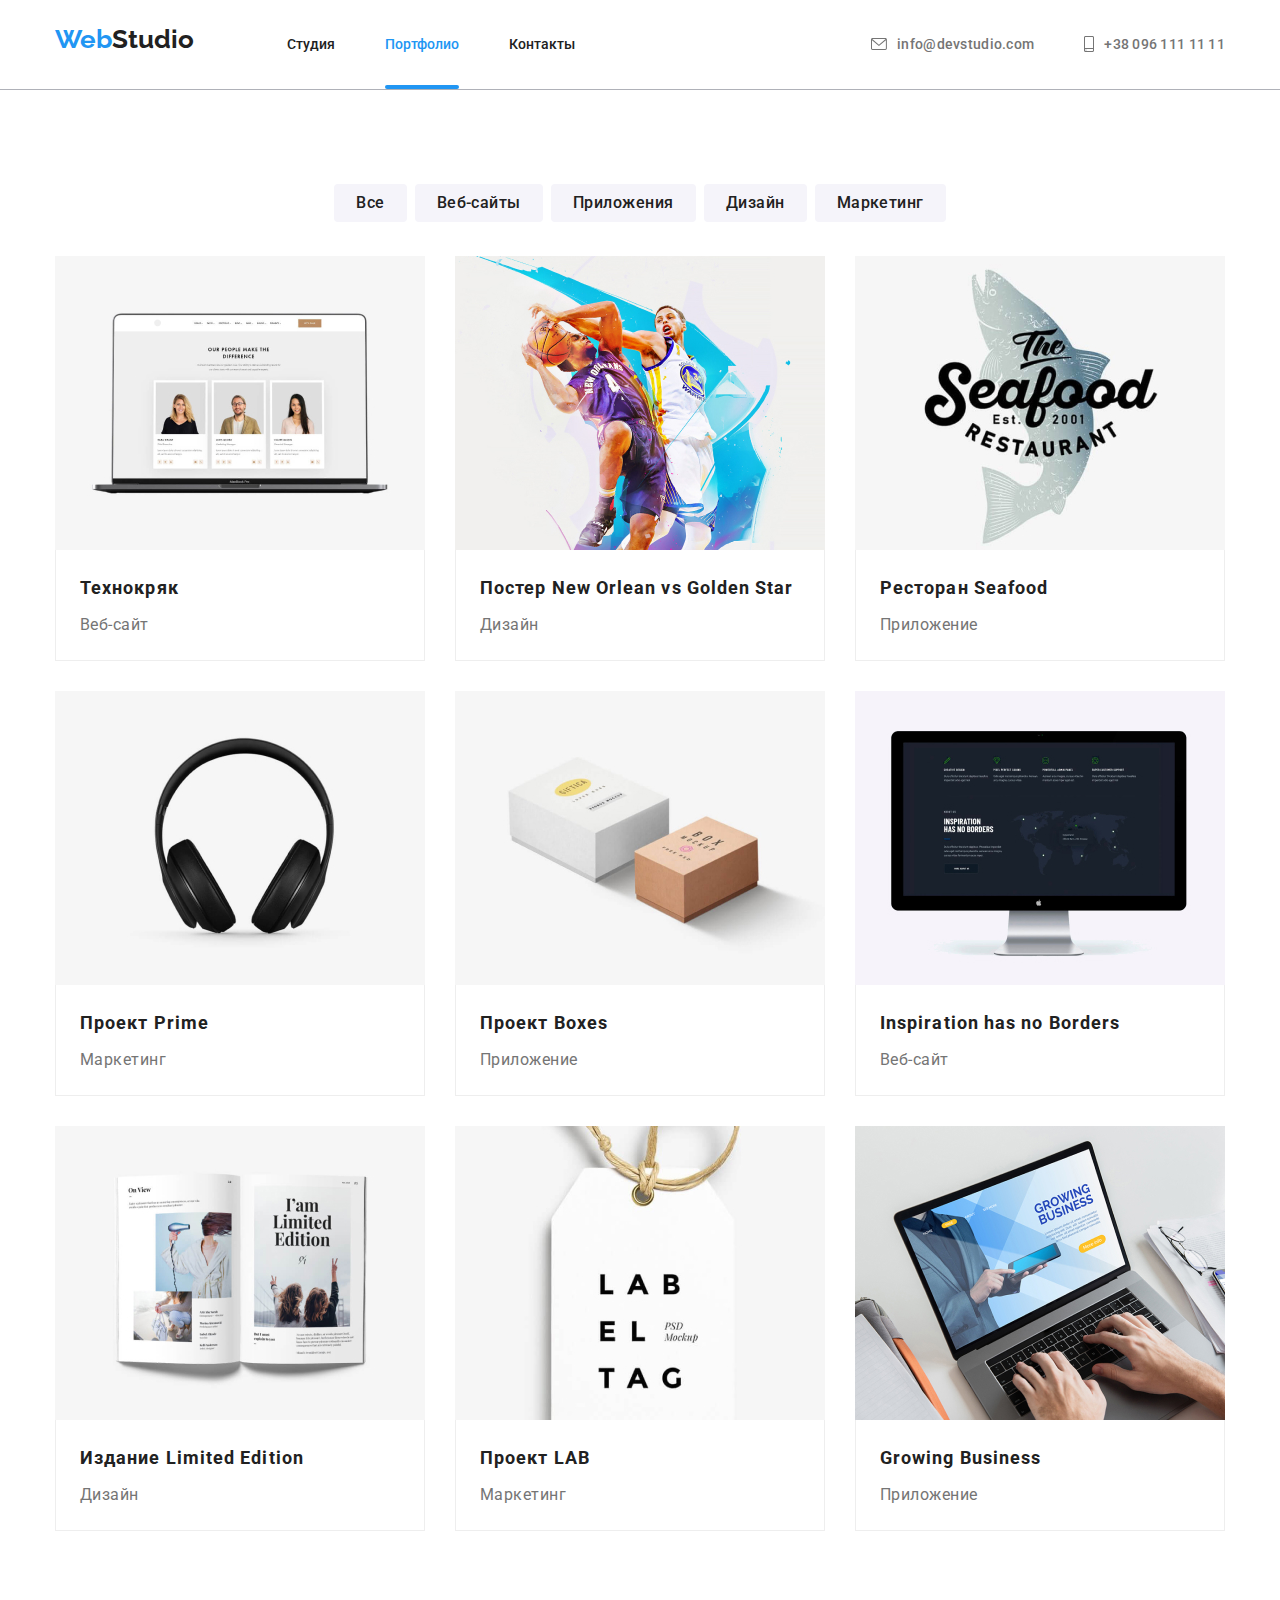
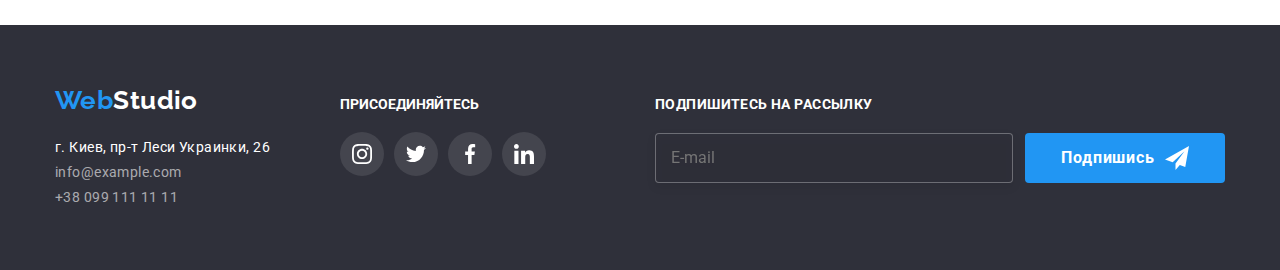
==== portfolio.html @ 1f2e49b5 "dz8" ====
<!DOCTYPE html>
<html lang="ru">
<head>
	<meta charset="UTF-8">
	<meta http-equiv="X-UA-Compatible" content="IE=edge">
	<meta name="viewport" content="width=device-width, initial-scale=1.0">
	<link rel="preconnect" href="https://fonts.gstatic.com">
	<link href="https://fonts.googleapis.com/css2?family=Raleway:wght@700&family=Roboto:wght@400;500;700;900&display=swap"
		rel="stylesheet">
	<link rel="stylesheet" href="https://cdnjs.cloudflare.com/ajax/libs/modern-normalize/1.0.0/modern-normalize.min.css">
	<link rel="stylesheet" href="./css/styles.css">
	<link rel="stylesheet" href="./css/main.min.css">
	<title>Домашнє завдання №2</title>
</head>
<body>
	
	<!--Шапка портфоліо-->
	<header class="header">
		<div class="container header__container">	
			<nav class="nav">	
				<a class="navigation__logo" href="./index.html"> <span class="navigation__web">Web</span>Studio</a>
				<ul class="nav-list">
					<li class="nav-list__item"><a class="nav-list__link--studio" href="./index.html">Студия</a></li>
					<li class="nav-list__item"><a class="nav-list__link--portfolio current" href="">Портфолио</a></li>
					<li class="nav-list__item"><a class="nav-list__link--contact" href="">Контакты</a></li>
				</ul>
			</nav>
				<ul class="contact__list">
					<li class="contact__item">
						<a class="contact__link" href="mailto:info@devstudio.com">
							<svg class="contact__icon" width="16px" height="12px">
								<use href="./images/sprite.svg#icon-envelope"></use>
							</svg>
							info@devstudio.com</a>
					</li>
				
						<li class="contact__item"><a class="contact__link" href="tel:+380961111111">
							<svg class="contact__icon" width="10px" height="40px">
								<use href="./images/sprite.svg#icon-smartphone"></use>
							</svg>
							+38 096 111 11 11</a>
						</li>
				</ul>

		</div>	
	</header>
	
	<main>	
		<section class="portfolio">
			<div class="container">
				<h1 class="titleNone">Кнопки навигация</h1>
					<ul class="portfolio-filter">
						<li class="portfolio-filter__item ">
							<button class="portfolio-filter__button" type="button">Все</button>
						</li>
						<li class="portfolio-filter__item">
							<button class="portfolio-filter__button" type="button">Веб-сайты</button>
						</li>
						<li class="portfolio-filter__item">
							<button class="portfolio-filter__button" type="button">Приложения</button>
						</li>
						<li class="portfolio-filter__item">
							<button class="portfolio-filter__button" type="button">Дизайн</button>
						</li>
						<li class="portfolio-filter__item">
							<button class="portfolio-filter__button" type="button">Маркетинг</button>
						</li>
					</ul>
				<h2 class="titleNone">Карточки портфолио</h2>
						<ul class="portfolio-cards">
	
							<li class="portfolio-cards__list">
								<a class="portfolio-cards__link" href="#">
									<div class="portfolio-cards__thumb">
										<img class="portfolio-cards__img" src="./images/notebook.jpg" alt="Ноутбук">
										<div class="portfolio-overlay">
											<p class="portfolio-overlay__text">Технокряк это современная площадка распространения коронавируса. Компании используют эту платформу для цифрового
											шпионажа и атак на защищённые сервера конкурентов.</p>
										</div>
									</div>	
									<div class="portfolio-name">
										<h3 class="portfolio-name__title">Технокряк</h3>
										<p class="portfolio-name__text">Веб-сайт</p>
									</div>		
								</a>
							</li>

							<li class="portfolio-cards__list">
								<a class="portfolio-cards__link" href="#">
									<div class="portfolio-cards__thumb">
										<img class="portfolio-cards__img" src="./images/basketball.jpg" alt="Баскетбол" width="370">
										<div class="portfolio-overlay">
											<p class="portfolio-overlay__text">Технокряк это современная площадка распространения коронавируса. Компании используют эту
												платформу для цифрового
												шпионажа и атак на защищённые сервера конкурентов.</p>
										</div>
									</div>	
									<div class="portfolio-name">
										<h3 class="portfolio-name__title">Постер New Orlean vs Golden Star</h3>
										<p class="portfolio-name__text">Дизайн</p>
									</div>
								</a>
							</li>

							<li class="portfolio-cards__list">
								<a class="portfolio-cards__link" href="#">
									<div class="portfolio-cards__thumb">
										<img class="portfolio-cards__img" src="./images/seafood.jpg" alt="Приложение" width="370">
										<div class="portfolio-overlay">
											<p class="portfolio-overlay__text">Технокряк это современная площадка распространения коронавируса. Компании используют эту
												платформу для цифрового
												шпионажа и атак на защищённые сервера конкурентов.</p>
										</div>
									</div>	
									<div class="portfolio-name">
										<h3 class="portfolio-name__title">Ресторан Seafood</h3>
										<p class="portfolio-name__text">Приложение</p>
									</div>
								</a>	
							</li>

							<li class="portfolio-cards__list">
								<a class="portfolio-cards__link" href="#">
									<div class="portfolio-cards__thumb">
											<img class="portfolio-cards__img" src="./images/headphones.jpg" alt="Наушники" width="370">
											<div class="portfolio-overlay">
												<p class="portfolio-overlay__text">Технокряк это современная площадка распространения коронавируса. Компании используют эту
													платформу для цифрового
													шпионажа и атак на защищённые сервера конкурентов.</p>
											</div>
									</div>
									<div class="portfolio-name">
										<h3 class="portfolio-name__title">Проект Prime</h3>
										<p class="portfolio-name__text">Маркетинг</p>
									</div>
								</a>	
							</li>

							<li class="portfolio-cards__list">
								<a class="portfolio-cards__link" href="#">
									<div class="portfolio-cards__thumb">
											<img class="portfolio-cards__img" src="./images/box.jpg" alt="Коробка" width="370">
											<div class="portfolio-overlay">
												<p class="portfolio-overlay__text">Технокряк это современная площадка распространения коронавируса. Компании используют эту
													платформу для цифрового
													шпионажа и атак на защищённые сервера конкурентов.</p>
											</div>
									</div>	
									<div class="portfolio-name">
										<h3 class="portfolio-name__title">Проект Boxes</h3>
										<p class="portfolio-name__text">Приложение</p>
									</div>
								</a>	
							</li>

							<li class="portfolio-cards__list">
								<a class="portfolio-cards__link" href="#">
									<div class="portfolio-cards__thumb">
										<img class="portfolio-cards__img" src="./images/screen.jpg" alt="Экран" width="370">
										<div class="portfolio-overlay">
											<p class="portfolio-overlay__text">Технокряк это современная площадка распространения коронавируса. Компании используют эту
												платформу для цифрового
												шпионажа и атак на защищённые сервера конкурентов.</p>
										</div>
									</div>	
									<div class="portfolio-name">
										<h3 class="portfolio-name__title">Inspiration has no Borders</h3>
										<p class="portfolio-name__text">Веб-сайт</p>
									</div>
								</a>		
							</li>

							<li class="portfolio-cards__list">
								<a class="portfolio-cards__link" href="#">
									<div class="portfolio-cards__thumb">
										<img class="portfolio-cards__img" src="./images/book.jpg" alt="Книга" width="370">
										<div class="portfolio-overlay">
											<p class="portfolio-overlay__text">Технокряк это современная площадка распространения коронавируса. Компании используют эту
												платформу для цифрового
												шпионажа и атак на защищённые сервера конкурентов.</p>
										</div>
									</div>	
										<div class="portfolio-name">
											<h3 class="portfolio-name__title">Издание Limited Edition</h3>
											<p class="portfolio-name__text">Дизайн</p>
										</div>
								</a>		
							</li>

							<li class="portfolio-cards__list">
								<a class="portfolio-cards__link" href="#">
									<div class="portfolio-cards__thumb">
										<img class="portfolio-cards__img" src="./images/label.jpg" alt="Label" width="370">
										<div class="portfolio-overlay">
											<p class="portfolio-overlay__text">Технокряк это современная площадка распространения коронавируса. Компании используют эту
												платформу для цифрового
												шпионажа и атак на защищённые сервера конкурентов.</p>
										</div>
									</div>	
									<div class="portfolio-name">
										<h3 class="portfolio-name__title">Проект LAB</h3>
										<p class="portfolio-name__text">Маркетинг</p>
									</div>
								</a>	
							</li>

							<li class="portfolio-cards__list">
								<a class="portfolio-cards__link" href="#">
									<div class="portfolio-cards__thumb">
										<img class="portfolio-cards__img" src="./images/work.jpg" alt="Работа" width="370">
										<div class="portfolio-overlay">
											<p class="portfolio-overlay__text">Технокряк это современная площадка распространения коронавируса. Компании используют эту
												платформу для цифрового
												шпионажа и атак на защищённые сервера конкурентов.</p>
										</div>
									</div>	
									<div class="portfolio-name">
										<h3 class="portfolio-name__title">Growing Business</h3>
										<p class="portfolio-name__text">Приложение</p>
									</div>
								</a>	
							</li>
						</ul>
				</div>
		</section>
	</main>

<footer class="footer">
	<div class="container footer-container">
		<div class="footer__box">
			<a href="./index.html" class="footer__logo"> <span class="footer__web">Web</span><span class="footer-address__white">Studio</span></a>
			<address class="footer-address">
				<p class="footer-address__name">г. Киев, пр-т Леси Украинки, 26</p>
				<ul class="footer-address__list">
					<li><a class="footer-address__link" href="mailto:info@example.com">info@example.com</a></li>
					<li><a class="footer-address__link" href="tel:+380991111111">+38 099 111 11 11</a></li>
				</ul>
			</address>
		</div>

		<div class="footer-icon__box">
			<p class="footer-icon__title">присоединяйтесь</p>
			<ul class="footer-icon__list">
				<li class="footer-icon__item">
					<a class="footer-icon__link" href="">
						<svg class="footer-icon__svg">
							<use href="./images/sprite.svg#icon-instagram"></use>
						</svg>
					</a>
				</li>
				<li class="footer-icon__item">
					<a class="footer-icon__link" href="">
						<svg class="footer-icon__svg">
							<use href="./images/sprite.svg#icon-twitter"></use>
						</svg>
					</a>
				</li>
				<li class="footer-icon__item">
					<a class="footer-icon__link" href="">
						<svg class="footer-icon__svg">
							<use href="./images/sprite.svg#icon-facebook"></use>
						</svg>
					</a>
				</li>
				<li class="footer-icon__item">
					<a class="footer-icon__link" href="">
						<svg class="footer-icon__svg">
							<use href="./images/sprite.svg#icon-linkedin"></use>
						</svg>
					</a>
				</li>
			</ul>
		</div>
		<form action="#" class="footer-form">
			<p class="footer-form__title">Подпишитесь на рассылку</p>
			<div class="footer-form__list">
				<input class="footer-form__mail" type="email" name="email" placeholder="E-mail" required>
				<button type="submit" class="footer-form__button">Подпишись
					<svg class="footer-form__svg" width="24" height="24">
						<use href="./images/sprite.svg#icon-send"></use>
					</svg>
				</button>
			</div>
		</form>
	</div>
</footer>


</body>
</html>
---- css/styles.css ----
/* :root {
  --color-grey: rgba(117, 117, 117, 1);
  --black-color: rgba(33, 33, 33, 1);
  --blue-color: rgba(33, 150, 243, 1);
  --color-white: rgb(255, 255, 255, 1);
  --background-section: rgb(47, 48, 58);
  --background-ourTeam: rgb(245, 244, 250, 1);
  --background-color-button: rgb(33, 150, 243);
  --footer-contact-color: rgba(255, 255, 255, 0.6);
  --background-color-filter: rgba(245, 244, 250, 1);
  --background-color-header: rgba(255, 255, 255, 1);
  --card-set-gap: 30px;
  --background-Hero: rgba(47, 48, 58, 0.4);
  --background-footer-icons: rgba(255, 255, 255, 0.1);
  --color-icons: rgb(175, 177, 184, 1);
  --cubic-bezier: cubic-bezier(0.4, 0, 0.2, 1);
} */
/* * {
  text-decoration: none;
  list-style-type: none;
  box-sizing: border-box;
  margin: 0;
  padding: 0;
} */

/* body {
  font-family: "Roboto", sans-serif;
  color: var(--black-color);
} */
/* .section {
  padding: 94px 0;
  margin: 0 auto;
} */
/* .img {
  display: block;
} */
/* .titleNone {
  display: none;
} */
/* <!-- Index.html --> */

/* Логотип */

/* .header {
  padding-top: 24px;
  padding-bottom: 25px;
  align-items: center;
  background: var(--background-color-header);
}

.head-container {
  display: flex;
}
.navigation__logo {
  display: block;
  color: var(--black-color);
  font-family: Raleway;
  font-weight: bold;
  font-size: 26px;
  line-height: 1.192;
}
.navigation__web {
  color: var(--blue-color);
}
.navigation {
  display: flex;
}
.navigation .studio.current {
  color: var(--blue-color);
}

.nav-list {
  display: flex;
  align-items: center;
  margin-left: 93px;
}
.nav-list > .nav-list__link:not(:last-child) {
  margin-right: 50px;
}
.nav-list__link {
  display: block;
}
.nav-list__studio {
  position: relative;
  text-decoration: none;
  color: var(--black-color);
  font-weight: 500;
  font-size: 14px;
  line-height: 1.142;
  transition: color 250ms var(--cubic-bezier);
}
.nav-list__studio.current::after {
  margin-top: 32px;
  display: block;
  content: "";
  position: absolute;
  width: 100%;
  height: 4px;
  background: #2196f3;
  border-radius: 2px;
}

.nav-list__studio:hover,
.nav-list__studio:focus {
  color: var(--blue-color);
}
.contact-list > .contact-item:not(:last-child) {
  margin-right: 50px;
} */
/* Портфолио */

/* .nav-list__portfolio.current::after {
  margin-top: 32px;
  display: block;
  content: "";
  position: absolute;
  width: 100%;
  height: 4px;
  background: #2196f3;
  border-radius: 2px;
}
.navigation .nav-list__portfolio.current {
  color: var(--blue-color);
}
.nav-list__portfolio {
  color: var(--black-color);
  font-weight: 500;
  font-size: 14px;
  line-height: 1.142;
  position: relative;
  transition: color 250ms var(--cubic-bezier);
}
.nav-list__portfolio:hover,
.nav-list__portfolio:focus {
  color: var(--blue-color);
} */

/* Контакты */
/* .contact-list {
  display: flex;
  align-items: center;
  margin-left: auto;
}
.nav-list__contact {
  color: var(--black-color);
  font-weight: 500;
  font-size: 14px;
  line-height: 1.142;
} */

/* почта */
/* .contact-item__icon {
  fill: currentColor;
  margin-right: 10px;
}

.contact-item__mail {
  display: flex;
  align-items: center;
  color: var(--color-grey);
  font-weight: 500;
  font-size: 14px;
  line-height: 1.142;
  letter-spacing: 0.02em;
  transition: color 250ms var(--cubic-bezier);
}

.contact-item__mail:hover,
.contact-item__mail:focus {
  color: var(--blue-color);
} */

/* телефон */
/* .contact-item__icon {
  fill: currentColor;
  margin-right: 10px;
}
.contact-item__tel {
  display: flex;
  align-items: center;
  color: var(--color-grey);
  font-weight: 500;
  font-size: 14px;
  line-height: 1.142;
  letter-spacing: 0.02em;
  transition: color 250ms var(--cubic-bezier);
}
.contact-item__tel:hover,
.contact-item__tel:focus {
  color: var(--blue-color);
}  */
/* Секция Эффективные решения для вашего бизнеса  */
/* .section-effect {
  text-align: center;
  background: var(--background-section);
  padding-top: 200px;
  padding-bottom: 200px;
}

.section-effect {
  max-width: 1600px;
  height: 600px;
  margin-right: auto;
  margin-left: auto;
  background-size: cover;
  background-position: center;
  background-repeat: no-repeat;
  background-image: linear-gradient(
      to right,
      var(--background-Hero),
      var(--background-Hero)
    ),
    url(../images/backgroundHero.jpg);
}

.section-effect__title {
  color: var(--color-white);
  font-style: normal;
  font-weight: 900;
  font-size: 44px;
  line-height: 1.363;
  margin-bottom: 30px;
}

.section-effect__button {
  display: inline-block;
  font-family: inherit;
  background-color: var(--background-color-button);
  color: var(--color-white);
  border: none;
  font-weight: bold;
  font-size: 16px;
  line-height: 1.875;
  align-items: center;
  cursor: pointer;
  padding: 10px 32px;
  border-radius: 4px;
}
.section-effect__button:hover,
.section-effect__button:focus {
  color: var(--color-white);
} */
/* Секция описание */
/* .section-description {
  padding-top: 94px;
}
.section-description__list {
  display: flex;
}
.section-description__icon {
  display: flex;
  width: 270px;
  height: 120px;
  justify-content: center;
  align-items: center;
  background-color: var(--background-color-filter);
  border-radius: 4px;
  margin-bottom: 30px;
}
.section-description__item {
  margin-right: 30px;
}

.section-description__title {
  font-weight: bold;
  font-size: 14px;
  line-height: 1.142;
  letter-spacing: 0.03em;
  text-transform: uppercase;
  margin-bottom: 10px;
}

.section-description__text {
  align-items: center;
  font-weight: normal;
  font-size: 14px;
  line-height: 1.714;
  letter-spacing: 0.03em;
  color: var(--color-grey);
} */

/* Чем мы занимаемся */
/* .section-work {
  padding-top: 94px;
  padding-bottom: 94px;
}
.section-work__list {
  display: flex;
  justify-content: center;
}
.section-work__item:not(:last-child) {
  display: flex;
  margin-right: 30px;
}
.section-work__title {
  font-weight: bold;
  font-size: 36px;
  line-height: 1.166;
  text-align: center;
  letter-spacing: 0.03em;
  margin-bottom: 50px;
}
.section-work__write {
  position: relative;
  display: flex;
}
.section-work__text {
  display: flex;
  justify-content: center;
  align-items: center;
  background: rgba(47, 48, 58, 0.8);
  height: 70px;
  width: 370px;
  position: absolute;
  color: var(--color-white);
  bottom: 0;
  width: 370px;
} */

/* Наша команда */
/* .section-team__list {
  display: flex;
}

.section-team__item:not(:last-child) {
  margin-right: 30px;
}
.section-team__item {
  background-color: var(--color-white);
  box-shadow: 0px 1px 3px rgba(0, 0, 0, 0.12), 0px 1px 1px rgba(0, 0, 0, 0.14),
    0px 2px 1px rgba(0, 0, 0, 0.2);
  border-radius: 0px 0px 4px 4px;
}
.section-team {
  padding-top: 94px;
  padding-bottom: 94px;
  background: var(--background-ourTeam);
}
.section-team__title {
  font-weight: bold;
  font-size: 36px;
  line-height: 1.166;
  text-align: center;
  letter-spacing: 0.03em;
  margin-bottom: 50px;
}
.section-team__team {
  padding: 30px 32px;
}
.section-team__name {
  font-weight: 500;
  font-size: 16px;
  line-height: 1.187;
  text-align: center;
  letter-spacing: 0.03em;
  margin-bottom: 10px;
}
.section-team__work {
  font-weight: normal;
  font-size: 16px;
  line-height: 1.187;
  text-align: center;
  letter-spacing: 0.03em;
  margin-bottom: 16px;
} */

/* Иконки- Наша команда */
/* .icon-list {
  display: flex;
  align-items: center;
}
.icon-list__team:not(:last-child) {
  margin-right: 10px;
}
.icon-list__link {
  fill: var(--color-icons);
  display: flex;
  justify-content: center;
  align-items: center;
  border-radius: 50%;
  width: 44px;
  height: 44px;
  transition: fill 250ms var(--cubic-bezier),
    background 250ms var(--cubic-bezier);
}
.icon-list__svg {
  width: 20px;
  height: 20px;
}

.icon-list__link:hover,
.icon-list__link:focus {
  fill: var(--color-white);
  background: var(--blue-color);
  border-radius: 50%;
} */

/* Постоянные клиенты */
/* .regular-clients--text {
  font-weight: bold;
  font-size: 36px;
  line-height: 1.166;
  text-align: center;
  letter-spacing: 0.03em;
  margin-bottom: 50px;
}
.regular-clients {
  padding-top: 94px;
  padding-bottom: 94px;
}
.regular-clients__list {
  display: flex;
  justify-content: center;
  margin: 0 auto;
  justify-content: center;
}

.regular-clients__icon:not(:last-child) {
  margin-right: 30px;
}
.regular-clients__link {
  border: 1px solid rgba(175, 177, 184, 1);
  fill: var(--color-icons);
  display: flex;
  width: 170px;
  height: 92px;
  border-radius: 4px;
  justify-content: center;
  align-items: center;
  transition: fill 250ms var(--cubic-bezier), border 250ms var(--cubic-bezier);
}

.regular-clients__svg {
  display: flex;
  align-items: center;
  justify-content: center;
  width: 106px;
  height: 60px;
  background-color: var(--color-white);
}
.regular-clients__link:focus,
.regular-clients__link:hover {
  fill: var(--blue-color);
  border-color: var(--blue-color);
}

.regular-clients__svg:focus,
.regular-clients__svg:hover {
  fill: var(--blue-color);
  border-color: var(--blue-color);
} */

/* Данные */
/* .footer {
  padding-top: 60px;
  padding-bottom: 60px;
  background-color: var(--background-section);
}
.footer-address__white {
  color: var(--color-white);
}
.footer-section {
  text-align: left;
  font-style: normal;
  font-weight: normal;
  font-size: 14px;
  line-height: 1.714;
  letter-spacing: 0.03em;
  color: var(--color-white);
}
.footer-section__logo {
  display: block;
  color: var(--black-color);
  font-family: Raleway;
  font-weight: bold;
  font-size: 26px;
  line-height: 1.192;
}
.footer-address {
  font-style: normal;
}
.footer-section__web {
  color: var(--blue-color);
}
.footer-address > .footer-section__logo {
  margin-bottom: 20px;
}
.footer-address__link {
  text-decoration: none;
  font-weight: normal;
  font-size: 14px;
  line-height: 24px;
  letter-spacing: 0.03em;
  color: var(--footer-contact-color);
  transition: color 250ms var(--cubic-bezier);
}
.footer-address__link {
  padding-top: 9px;
}
.footer-address__link:hover,
.footer-address__link:focus {
  color: var(--blue-color);
}

.footer-icon {
  margin-left: 70px;
}
.footer-icon__title {
  font-weight: bold;
  font-size: 14px;
  line-height: inherit;
  letter-spacing: inherit;
  text-transform: uppercase;
  color: var(--color-white);
  margin-bottom: 20px;
}
.footer-container {
  display: flex;
  align-items: baseline;
}
.footer-icon__list {
  width: 206px;
  display: flex;
  align-items: center;
}
.footer-icon__svg {
  width: 20px;
  height: 20px;
  fill: var(--color-white);
}
.footer-icon__link {
  display: flex;
  background-color: var(--background-footer-icons);
  width: 44px;
  height: 44px;
  border-radius: 50%;
  justify-content: center;
  align-items: center;
  transition: background-color 250ms var(--cubic-bezier);
}

.footer-icon__item:not(:last-child) {
  margin-right: 10px;
}
.footer-icon__link:hover,
.footer-icon__link:focus {
  fill: var(--color-white);
  background: var(--blue-color);
  border-radius: 50%;
} */
/* .footer-form {
  margin-left: auto;
}
.footer-form__title {
  display: block;
  margin-bottom: 20px;
  font-weight: bold;
  font-size: 14px;
  line-height: 1.14;
  letter-spacing: 0.03em;
  text-transform: uppercase;
  color: var(--color-white);
}
.footer-form__list {
  display: flex;
}
.footer-form__mail {
  width: 358px;
  height: 50px;
  padding: 15px;
  margin-right: 12px;
  border: 1px solid rgba(255, 255, 255, 0.3);
  filter: drop-shadow(0px 4px 4px rgba(0, 0, 0, 0.15));
  border-radius: 4px;
  background-color: var(--background-Hero);
  color: var(--color-white);
}
.footer-form__button {
  display: flex;
  justify-content: center;
  align-items: center;
  width: 200px;
  height: 50px;
  font-weight: bold;
  font-size: 16px;
  line-height: 1.87;
  letter-spacing: 0.06em;
  color: var(--color-white);
  background-color: var(--blue-color);
  box-shadow: 0px 4px 4px rgb(0 0 0 / 15%);
  border-radius: 4px;
  border: none;
  cursor: pointer;
}

.footer-form__svg {
  margin-left: 10px;
  fill: var(--color-white);
} */

/* <!-- Portfolio.html --> */

/* Кнопки навигации */
/* .section-portfolio {
  padding-top: 94px;
  padding-bottom: 94px;
} */
/* .portfolio-filter {
  margin-bottom: 34px;
  display: flex;
  justify-content: center;
}
.portfolio-filter__button {
  background: var(--background-color-filter);
  color: var(--black-color);
  font-family: inherit;
  font-weight: 500;
  font-size: 16px;
  line-height: 1.625;
  text-align: center;
  letter-spacing: 0.03em;
  border: none;
  border-radius: 4px;
  cursor: pointer;
  padding: 6px 22px;
  transition: background 250ms var(--cubic-bezier),
    color 250ms var(--cubic-bezier), box-shadow 250ms var(--cubic-bezier);
}
.portfolio-filter__item:not(:last-child) {
  margin-right: 8px;
}

.portfolio-filter__button:hover,
.portfolio-filter__button:focus {
  background: var(--background-color-button);
  color: var(--color-white);
  box-shadow: 0px 1px 1px rgba(0, 0, 0, 0.12), 0px 4px 4px rgba(0, 0, 0, 0.06),
    1px 4px 6px rgba(0, 0, 0, 0.16);
} */
/* .portfolio-cards {
  cursor: pointer;
  display: flex;
  flex-wrap: wrap;
  margin-left: calc(-1 * var(--card-set-gap));
  margin-top: calc(-1 * var(--card-set-gap));
}
.portfolio-cards > .portfolio-cards__list {
  flex-basis: calc(100% / 3 - var(--card-set-gap));
  margin-top: var(--card-set-gap);
  margin-left: var(--card-set-gap);
  transition: box-shadow 250ms var(--cubic-bezier);
}
.portfolio-cards__img {
  display: block;
}

.portfolio-cards__link:hover,
.portfolio-cards__link:focus {
  display: block;
  background: var(--color-white);
  box-sizing: border-box;
  box-shadow: 0px 1px 1px rgba(0, 0, 0, 0.12), 0px 4px 4px rgba(0, 0, 0, 0.06),
    1px 4px 6px rgba(0, 0, 0, 0.16);
}
.portfolio-name__title {
  font-weight: bold;
  font-size: 18px;
  line-height: 2;
  letter-spacing: 0.06em;
  margin-bottom: 4px;
}
.portfolio-name__text {
  font-weight: normal;
  font-size: 16px;
  line-height: 1.875;
  letter-spacing: 0.03em;
  color: var(--color-grey);
}

.portfolio-name {
  border-left: 1px solid #eee;
  border-right: 1px solid #eee;
  border-bottom: 1px solid #eee;
  padding: 20px 24px;
}
.portfolio-cards__thumb {
  overflow: hidden;
  position: relative;
}

.portfolio-overlay {
  bottom: 0;
  width: 370px;
  height: 294px;
  background: rgba(33, 150, 243, 0.9);
  position: absolute;
  transition: transform 250ms var(--cubic-bezier);
  transform: translateY(100%);
}
.portfolio-cards__link {
  color: var(--black-color);
}

.portfolio-cards__link:hover .portfolio-overlay {
  transform: translate(0);
}
.portfolio-cards__link:focus .portfolio-overlay {
  transform: translate(0);
}
.portfolio-overlay__text {
  position: absolute;
  color: var(--color-white);
  background: rgba(33, 150, 243, 0);
  top: 0;
  padding: 63px 24px;
  font-size: 18px;
  line-height: 28px;
  letter-spacing: 0.03em;
  transition: 250ms;
} */

/* Модельное окно */
/* .back-drop {
  position: fixed;
  top: 0;
  left: 0;
  width: 100%;
  height: 100%;
  background-color: rgba(0, 0, 0, 0.2);
  opacity: 1;
  transition: opacity 250ms var(--cubic-bezier),
    visibility 250ms var(--cubic-bezier);
}
.back-drop.is-hidden {
  opacity: 0;
  pointer-events: none;
  visibility: hidden;
}
.back-drop.is-hidden .modal-section {
  transform: translate(-50%, -50%) scale(0.8);
}
.modal-section {
  position: absolute;
  width: 528px;
  top: 50%;
  left: 50%;
  padding: 40px;
  background: var(--color-white);
  transform: scale(1) translate(-50%, -50%);
  transition: transform 250ms var(--cubic-bezier),
    visibility 250ms var(--cubic-bezier);
}

.modal-section__close {
  display: flex;
  position: absolute;
  justify-content: center;
  top: 8px;
  right: 8px;
  width: 30px;
  height: 30px;
  align-items: center;
  border-radius: 50%;
  margin-left: auto;
  background: var(--color-white);
  border: 1px solid rgba(0, 0, 0, 0.1);
  cursor: pointer;
  transition: fill 250ms var(--cubic-bezier);
}
.modal-section__close:hover,
.modal-section__close:focus {
  fill: var(--blue-color);
}

.modal-form {
  display: flex;
  flex-direction: column;
  margin-left: auto;
  margin-right: auto;
}

.modal-form__title {
  font-weight: bold;
  font-size: 18px;
  line-height: 1.15;
  text-align: center;
  letter-spacing: 0.03em;
  color: #212121;
  margin-bottom: 12px;
}

.modal-form__name {
  font-size: 12px;
  line-height: 14px;
  letter-spacing: 0.01em;
  color: var(--color-grey);
  display: inline-block;
  margin-bottom: 10px;
}
.formTextLabel {
  margin-bottom: 25px;
}
.modal-form__item {
  position: relative;
  display: block;
  margin-top: 4px;
}

.modal-form__input {
  height: 40px;
  width: 100%;
  padding-left: 42px;
  border: 1px solid rgba(33, 33, 33, 0.2);
  border-radius: 4px;
  transition: border 250ms var(--cubic-bezier);
}

.modal-form__input:focus,
.modal-form__input:hover {
  border-color: var(--blue-color);
}
.modal-form__input:focus + .modal-form__svg,
.modal-form__input:hover + .modal-form__svg {
  fill: var(--blue-color);
}
.modal-form__svg {
  fill: var(--black-color);
  margin-bottom: 4px;
  top: 50%;
  left: 12px;
  transform: translateY(-50%);
  position: absolute;
  transition: fill 250ms var(--cubic-bezier);
}
.modal-form__textarea {
  resize: none;
  width: 100%;
  height: 120px;
  padding: 12px 16px;
  border: 1px solid rgba(33, 33, 33, 0.2);
  border-radius: 4px;
  transition: border 250ms var(--cubic-bezier);
}
.modal-form__textarea::placeholder {
  font-size: 14px;
  line-height: 16px;
  letter-spacing: 0.01em;
  color: rgba(117, 117, 117, 0.5);
}
.modal-form__textarea:focus,
.modal-form__textarea:hover {
  border-color: var(--blue-color);
}
.modal-check__contract {
  color: var(--blue-color);
  border-bottom: 1px solid var(--blue-color);
}
.modal-form__button {
  display: inline-block;
  font-family: inherit;
  background-color: var(--background-color-button);
  color: var(--color-white);
  border: none;
  font-weight: bold;
  font-size: 16px;
  line-height: 1.875;
  align-items: center;
  cursor: pointer;
  padding: 10px 55px;
  border-radius: 4px;
  margin: auto;
} */
/* .modal-check__box {
  appearance: none;
  position: absolute;
}
.modal-check {
  font-size: 15px;
  color: var(--color-grey);
  margin-bottom: 30px;
  display: flex;
  justify-content: center;
}
.modal-check__svg {
  width: 16px;
  height: 15px;
  border: 1px solid black;
  border-radius: 4px;
  display: inline-block;
  cursor: pointer;
}
.modal-check__box:focus ~ .modal-check__svg {
  border-color: var(--blue-color);
}
.modal-check__box:checked ~ .modal-check__svg {
  background-color: var(--blue-color);
  border-color: var(--blue-color);
  align-items: center;
  justify-content: center;
  background-image: url("../images/check.svg");
  background-size: contain;
  background-origin: border-box;
} */

/* .visuality-hidden {
  position: absolute !important;
  width: 1px !important;
  height: 1px !important;
  margin: -1px;
  padding: 0 !important;
  overflow: hidden;
  border: 0 !important;
  clip: rect(0 0 0 0);
} */

/* github */
---- css/main.min.css ----
:root{--color-grey: rgba(117, 117, 117, 1);--black-color: rgba(33, 33, 33, 1);--blue-color: rgba(33, 150, 243, 1);--color-white: rgb(255, 255, 255, 1);--background-section: rgb(47, 48, 58);--background-ourTeam: rgb(245, 244, 250, 1);--background-color-button: rgb(33, 150, 243);--footer-contact-color: rgba(255, 255, 255, 0.6);--background-color-filter: rgba(245, 244, 250, 1);--background-color-header: rgba(255, 255, 255, 1);--card-set-gap: 30px;--background-Hero: rgba(47, 48, 58, 0.4);--background-footer-icons: rgba(255, 255, 255, 0.1);--color-icons: rgb(175, 177, 184, 1);--cubic-bezier: cubic-bezier(0.4, 0, 0.2, 1)}*{text-decoration:none;list-style-type:none;-webkit-box-sizing:border-box;box-sizing:border-box;margin:0;padding:0}body{font-family:"Roboto", sans-serif;color:var(--black-color)}.titleNone{display:none}.container{width:1200px;margin-left:auto;margin-right:auto;padding:0 15px}.title{font-weight:bold;font-size:36px;line-height:1.166;text-align:center;letter-spacing:0.03em;margin-bottom:50px}.header{padding-top:24px;padding-bottom:25px;-webkit-box-align:center;-ms-flex-align:center;align-items:center;background:var(--background-color-header)}.header__container{display:-webkit-box;display:-ms-flexbox;display:flex}.header{border-bottom:1px solid var(--color-icons)}.hero{text-align:center;background:var(--background-section);padding-top:200px;padding-bottom:200px;max-width:1600px;height:600px;margin-right:auto;margin-left:auto;background-size:cover;background-position:center;background-repeat:no-repeat;background-image:-webkit-gradient(linear, left top, right top, from(var(--background-Hero)), to(var(--background-Hero))),url(../images/backgroundHero.jpg);background-image:linear-gradient(to right, var(--background-Hero), var(--background-Hero)),url(../images/backgroundHero.jpg)}.hero__title{color:var(--color-white);font-style:normal;font-weight:900;font-size:44px;line-height:1.363;margin-bottom:30px}.hero__button{display:inline-block;font-family:inherit;background-color:var(--background-color-button);color:var(--color-white);border:none;font-weight:bold;font-size:16px;line-height:1.875;-webkit-box-align:center;-ms-flex-align:center;align-items:center;cursor:pointer;padding:10px 32px;border-radius:4px}.hero__button:hover,.hero__button:focus{color:var(--color-white)}.description{padding-top:94px}.description__list{display:-webkit-box;display:-ms-flexbox;display:flex}.description__icon{display:-webkit-box;display:-ms-flexbox;display:flex;width:270px;height:120px;-webkit-box-pack:center;-ms-flex-pack:center;justify-content:center;-webkit-box-align:center;-ms-flex-align:center;align-items:center;background-color:var(--background-color-filter);border-radius:4px;margin-bottom:30px}.description__item{margin-right:30px}.description__title{font-weight:bold;font-size:14px;line-height:1.142;letter-spacing:0.03em;text-transform:uppercase;margin-bottom:10px}.description__text{-webkit-box-align:center;-ms-flex-align:center;align-items:center;font-weight:normal;font-size:14px;line-height:1.714;letter-spacing:0.03em;color:var(--color-grey)}.work{padding-top:94px;padding-bottom:94px}.work__list{display:-webkit-box;display:-ms-flexbox;display:flex;-webkit-box-pack:center;-ms-flex-pack:center;justify-content:center}.work__item{position:relative}.work__item:not(:last-child){display:-webkit-box;display:-ms-flexbox;display:flex;margin-right:30px}.work__overlay{display:-webkit-box;display:-ms-flexbox;display:flex;-webkit-box-pack:center;-ms-flex-pack:center;justify-content:center;-webkit-box-align:center;-ms-flex-align:center;align-items:center;background:rgba(47,48,58,0.8);height:70px;width:370px;position:absolute;color:var(--color-white);bottom:0;width:370px}.team__list{display:-webkit-box;display:-ms-flexbox;display:flex}.team__item:not(:last-child){margin-right:30px}.team__item{background-color:var(--color-white);-webkit-box-shadow:0px 1px 3px rgba(0,0,0,0.12),0px 1px 1px rgba(0,0,0,0.14),0px 2px 1px rgba(0,0,0,0.2);box-shadow:0px 1px 3px rgba(0,0,0,0.12),0px 1px 1px rgba(0,0,0,0.14),0px 2px 1px rgba(0,0,0,0.2);border-radius:0px 0px 4px 4px}.team{padding-top:94px;padding-bottom:94px;background:var(--background-ourTeam)}.team__box{padding:30px 32px}.team__name{font-weight:500;font-size:16px;line-height:1.187;text-align:center;letter-spacing:0.03em;margin-bottom:10px}.team__work{font-weight:normal;font-size:16px;line-height:1.187;text-align:center;letter-spacing:0.03em;margin-bottom:16px}.clients{padding-top:94px;padding-bottom:94px}.clients__list{display:-webkit-box;display:-ms-flexbox;display:flex;-webkit-box-pack:center;-ms-flex-pack:center;justify-content:center;margin:0 auto;justify-content:center}.clients__item:not(:last-child){margin-right:30px}.clients__link{border:1px solid #afb1b8;fill:var(--color-icons);display:-webkit-box;display:-ms-flexbox;display:flex;width:170px;height:92px;border-radius:4px;-webkit-box-pack:center;-ms-flex-pack:center;justify-content:center;-webkit-box-align:center;-ms-flex-align:center;align-items:center;-webkit-transition:fill 250ms var(--cubic-bezier),border 250ms var(--cubic-bezier);transition:fill 250ms var(--cubic-bezier),border 250ms var(--cubic-bezier)}.clients__link:focus,.clients__link:hover{fill:var(--blue-color);border-color:var(--blue-color)}.clients__icon{display:-webkit-box;display:-ms-flexbox;display:flex;-webkit-box-align:center;-ms-flex-align:center;align-items:center;-webkit-box-pack:center;-ms-flex-pack:center;justify-content:center;width:106px;height:60px;background-color:var(--color-white)}.clients__icon:focus,.clients__icon:hover{fill:var(--blue-color);border-color:var(--blue-color)}.footer{padding-top:60px;padding-bottom:60px;background-color:var(--background-section)}.footer-address__white{color:var(--color-white)}.footer__box{text-align:left;font-style:normal;font-weight:normal;font-size:14px;line-height:1.714;letter-spacing:0.03em;color:var(--color-white)}.footer-container{display:-webkit-box;display:-ms-flexbox;display:flex;-webkit-box-align:baseline;-ms-flex-align:baseline;align-items:baseline}.portfolio{padding-top:94px;padding-bottom:94px}.portfolio-cards{cursor:pointer;display:-webkit-box;display:-ms-flexbox;display:flex;-ms-flex-wrap:wrap;flex-wrap:wrap;margin-left:calc(-1 * var(--card-set-gap));margin-top:calc(-1 * var(--card-set-gap))}.portfolio-cards>.portfolio-cards__list{-ms-flex-preferred-size:calc(100% / 3 - var(--card-set-gap));flex-basis:calc(100% / 3 - var(--card-set-gap));margin-top:var(--card-set-gap);margin-left:var(--card-set-gap);-webkit-transition:-webkit-box-shadow 250ms var(--cubic-bezier);transition:-webkit-box-shadow 250ms var(--cubic-bezier);transition:box-shadow 250ms var(--cubic-bezier);transition:box-shadow 250ms var(--cubic-bezier), -webkit-box-shadow 250ms var(--cubic-bezier)}.portfolio-cards__img{display:block}.portfolio-cards__link:hover,.portfolio-cards__link:focus{display:block;background:var(--color-white);-webkit-box-sizing:border-box;box-sizing:border-box;-webkit-box-shadow:0px 1px 1px rgba(0,0,0,0.12),0px 4px 4px rgba(0,0,0,0.06),1px 4px 6px rgba(0,0,0,0.16);box-shadow:0px 1px 1px rgba(0,0,0,0.12),0px 4px 4px rgba(0,0,0,0.06),1px 4px 6px rgba(0,0,0,0.16)}.portfolio-name__title{font-weight:bold;font-size:18px;line-height:2;letter-spacing:0.06em;margin-bottom:4px}.portfolio-name__text{font-weight:normal;font-size:16px;line-height:1.875;letter-spacing:0.03em;color:var(--color-grey)}.portfolio-name{border-left:1px solid #eee;border-right:1px solid #eee;border-bottom:1px solid #eee;padding:20px 24px}.portfolio-cards__thumb{overflow:hidden;position:relative}.portfolio-overlay{bottom:0;width:370px;height:294px;background:rgba(33,150,243,0.9);position:absolute;-webkit-transition:-webkit-transform 250ms var(--cubic-bezier);transition:-webkit-transform 250ms var(--cubic-bezier);transition:transform 250ms var(--cubic-bezier);transition:transform 250ms var(--cubic-bezier), -webkit-transform 250ms var(--cubic-bezier);-webkit-transform:translateY(100%);transform:translateY(100%)}.portfolio-cards__link{color:var(--black-color)}.portfolio-cards__link:hover .portfolio-overlay,.portfolio-cards__link:focus .portfolio-overlay{-webkit-transform:translate(0);transform:translate(0)}.portfolio-overlay__text{position:absolute;color:var(--color-white);background:rgba(33,150,243,0);top:0;padding:63px 24px;font-size:18px;line-height:28px;letter-spacing:0.03em;-webkit-transition:250ms;transition:250ms}.navigation__logo{display:block;color:var(--black-color);font-family:Raleway;font-weight:bold;font-size:26px;line-height:1.192}.navigation__web{color:var(--blue-color)}.footer__logo{display:block;color:var(--black-color);font-family:Raleway;font-weight:bold;font-size:26px;line-height:1.192;margin-bottom:20px}.nav{display:-webkit-box;display:-ms-flexbox;display:flex}.nav .nav-list__link--studio.current{color:var(--blue-color)}.nav-list{display:-webkit-box;display:-ms-flexbox;display:flex;-webkit-box-align:center;-ms-flex-align:center;align-items:center;margin-left:93px}.nav-list>.nav-list__item:not(:last-child){margin-right:50px}.nav-list__item{display:block}.nav-list__link--studio{position:relative;text-decoration:none;color:var(--black-color);font-weight:500;font-size:14px;line-height:1.142;-webkit-transition:color 250ms var(--cubic-bezier);transition:color 250ms var(--cubic-bezier)}.nav-list__link--studio.current::after{margin-top:32px;display:block;content:"";position:absolute;width:100%;height:4px;background:#2196f3;border-radius:2px}.nav-list__link--studio:hover,.nav-list__link--studio:focus{color:var(--blue-color)}.contact__list>.contact__item:not(:last-child){margin-right:50px}.nav-list__link--portfolio.current::after{margin-top:32px;display:block;content:"";position:absolute;width:100%;height:4px;background:#2196f3;border-radius:2px}.nav .nav-list__link--portfolio.current{color:var(--blue-color)}.nav-list__link--portfolio{color:var(--black-color);font-weight:500;font-size:14px;line-height:1.142;position:relative;-webkit-transition:color 250ms var(--cubic-bezier);transition:color 250ms var(--cubic-bezier)}.nav-list__link--portfolio:hover,.nav-list__link--portfolio:focus{color:var(--blue-color)}.contact__list{display:-webkit-box;display:-ms-flexbox;display:flex;-webkit-box-align:center;-ms-flex-align:center;align-items:center;margin-left:auto}.nav-list__link--contact{color:var(--black-color);font-weight:500;font-size:14px;line-height:1.142}.contact__icon{fill:currentColor;margin-right:10px}.contact__link{display:-webkit-box;display:-ms-flexbox;display:flex;-webkit-box-align:center;-ms-flex-align:center;align-items:center;color:var(--color-grey);font-weight:500;font-size:14px;line-height:1.142;letter-spacing:0.02em;-webkit-transition:color 250ms var(--cubic-bezier);transition:color 250ms var(--cubic-bezier)}.contact__link:hover,.contact__link:focus{color:var(--blue-color)}.footer-form{margin-left:auto}.footer-form__title{display:block;margin-bottom:20px;font-weight:bold;font-size:14px;line-height:1.14;letter-spacing:0.03em;text-transform:uppercase;color:var(--color-white)}.footer-form__list{display:-webkit-box;display:-ms-flexbox;display:flex}.footer-form__mail{width:358px;height:50px;padding:15px;margin-right:12px;border:1px solid rgba(255,255,255,0.3);-webkit-filter:drop-shadow(0px 4px 4px rgba(0,0,0,0.15));filter:drop-shadow(0px 4px 4px rgba(0,0,0,0.15));border-radius:4px;background-color:var(--background-Hero);color:var(--color-white)}.footer-form__button{display:-webkit-box;display:-ms-flexbox;display:flex;-webkit-box-pack:center;-ms-flex-pack:center;justify-content:center;-webkit-box-align:center;-ms-flex-align:center;align-items:center;width:200px;height:50px;font-weight:bold;font-size:16px;line-height:1.87;letter-spacing:0.06em;color:var(--color-white);background-color:var(--blue-color);-webkit-box-shadow:0px,4px,4px #000;box-shadow:0px,4px,4px #000;border-radius:4px;border:none;cursor:pointer}.footer-form__svg{margin-left:10px;fill:var(--color-white)}.portfolio-filter{margin-bottom:34px;display:-webkit-box;display:-ms-flexbox;display:flex;-webkit-box-pack:center;-ms-flex-pack:center;justify-content:center}.portfolio-filter__button{background:var(--background-color-filter);color:var(--black-color);font-family:inherit;font-weight:500;font-size:16px;line-height:1.625;text-align:center;letter-spacing:0.03em;border:none;border-radius:4px;cursor:pointer;padding:6px 22px;-webkit-transition:background 250ms var(--cubic-bezier),color 250ms var(--cubic-bezier),-webkit-box-shadow 250ms var(--cubic-bezier);transition:background 250ms var(--cubic-bezier),color 250ms var(--cubic-bezier),-webkit-box-shadow 250ms var(--cubic-bezier);transition:background 250ms var(--cubic-bezier),color 250ms var(--cubic-bezier),box-shadow 250ms var(--cubic-bezier);transition:background 250ms var(--cubic-bezier),color 250ms var(--cubic-bezier),box-shadow 250ms var(--cubic-bezier),-webkit-box-shadow 250ms var(--cubic-bezier)}.portfolio-filter__item:not(:last-child){margin-right:8px}.portfolio-filter__button:hover,.portfolio-filter__button:focus{background:var(--background-color-button);color:var(--color-white);-webkit-box-shadow:0px 1px 1px rgba(0,0,0,0.12),0px 4px 4px rgba(0,0,0,0.06),1px 4px 6px rgba(0,0,0,0.16);box-shadow:0px 1px 1px rgba(0,0,0,0.12),0px 4px 4px rgba(0,0,0,0.06),1px 4px 6px rgba(0,0,0,0.16)}.back-drop{position:fixed;top:0;left:0;width:100%;height:100%;background-color:rgba(0,0,0,0.2);opacity:1;-webkit-transition:opacity 250ms var(--cubic-bezier),visibility 250ms var(--cubic-bezier);transition:opacity 250ms var(--cubic-bezier),visibility 250ms var(--cubic-bezier)}.back-drop.is-hidden{opacity:0;pointer-events:none;visibility:hidden}.back-drop.is-hidden .modal-section{-webkit-transform:translate(-50%, -50%) scale(0.8);transform:translate(-50%, -50%) scale(0.8)}.modal-section{position:absolute;width:528px;top:50%;left:50%;padding:40px;background:var(--color-white);-webkit-transform:scale(1) translate(-50%, -50%);transform:scale(1) translate(-50%, -50%);-webkit-transition:visibility 250ms var(--cubic-bezier),-webkit-transform 250ms var(--cubic-bezier);transition:visibility 250ms var(--cubic-bezier),-webkit-transform 250ms var(--cubic-bezier);transition:transform 250ms var(--cubic-bezier),visibility 250ms var(--cubic-bezier);transition:transform 250ms var(--cubic-bezier),visibility 250ms var(--cubic-bezier),-webkit-transform 250ms var(--cubic-bezier)}.modal-section__close{display:-webkit-box;display:-ms-flexbox;display:flex;position:absolute;-webkit-box-pack:center;-ms-flex-pack:center;justify-content:center;top:8px;right:8px;width:30px;height:30px;-webkit-box-align:center;-ms-flex-align:center;align-items:center;border-radius:50%;margin-left:auto;background:var(--color-white);border:1px solid rgba(0,0,0,0.1);cursor:pointer;-webkit-transition:fill 250ms var(--cubic-bezier);transition:fill 250ms var(--cubic-bezier)}.modal-section__close:hover,.modal-section__close:focus{fill:var(--blue-color)}.modal-form{display:-webkit-box;display:-ms-flexbox;display:flex;-webkit-box-orient:vertical;-webkit-box-direction:normal;-ms-flex-direction:column;flex-direction:column;margin-left:auto;margin-right:auto}.modal-form__title{font-weight:bold;font-size:18px;line-height:1.15;text-align:center;letter-spacing:0.03em;color:#212121;margin-bottom:12px}.modal-form__name{font-size:12px;line-height:14px;letter-spacing:0.01em;color:var(--color-grey);display:inline-block;margin-bottom:10px}.formTextLabel{margin-bottom:25px}.modal-form__item{position:relative;display:block;margin-top:4px}.modal-form__input{height:40px;width:100%;padding-left:42px;border:1px solid rgba(33,33,33,0.2);border-radius:4px;-webkit-transition:border 250ms var(--cubic-bezier);transition:border 250ms var(--cubic-bezier)}.modal-form__input:focus,.modal-form__input:hover{border-color:var(--blue-color)}.modal-form__input:focus+.modal-form__svg,.modal-form__input:hover+.modal-form__svg{fill:var(--blue-color)}.modal-form__svg{fill:var(--black-color);margin-bottom:4px;top:50%;left:12px;-webkit-transform:translateY(-50%);transform:translateY(-50%);position:absolute;-webkit-transition:fill 250ms var(--cubic-bezier);transition:fill 250ms var(--cubic-bezier)}.modal-form__textarea{resize:none;width:100%;height:120px;padding:12px 16px;border:1px solid rgba(33,33,33,0.2);border-radius:4px;-webkit-transition:border 250ms var(--cubic-bezier);transition:border 250ms var(--cubic-bezier)}.modal-form__textarea::-webkit-input-placeholder{font-size:14px;line-height:16px;letter-spacing:0.01em;color:rgba(117,117,117,0.5)}.modal-form__textarea:-ms-input-placeholder{font-size:14px;line-height:16px;letter-spacing:0.01em;color:rgba(117,117,117,0.5)}.modal-form__textarea::-ms-input-placeholder{font-size:14px;line-height:16px;letter-spacing:0.01em;color:rgba(117,117,117,0.5)}.modal-form__textarea::placeholder{font-size:14px;line-height:16px;letter-spacing:0.01em;color:rgba(117,117,117,0.5)}.modal-form__textarea:focus,.modal-form__textarea:hover{border-color:var(--blue-color)}.modal-check__contract{color:var(--blue-color);border-bottom:1px solid var(--blue-color)}.modal-form__button{display:inline-block;font-family:inherit;background-color:var(--background-color-button);color:var(--color-white);border:none;font-weight:bold;font-size:16px;line-height:1.875;-webkit-box-align:center;-ms-flex-align:center;align-items:center;cursor:pointer;padding:10px 55px;border-radius:4px;margin:auto}.modal-check__box{-webkit-appearance:none;-moz-appearance:none;appearance:none;position:absolute}.modal-check{font-size:15px;color:var(--color-grey);margin-bottom:30px;display:-webkit-box;display:-ms-flexbox;display:flex;-webkit-box-pack:center;-ms-flex-pack:center;justify-content:center}.modal-check__svg{width:16px;height:15px;border:1px solid black;border-radius:4px;display:inline-block;cursor:pointer}.modal-check__box:focus ~ .modal-check__svg{border-color:var(--blue-color)}.modal-check__box:checked ~ .modal-check__svg{background-color:var(--blue-color);border-color:var(--blue-color);-webkit-box-align:center;-ms-flex-align:center;align-items:center;-webkit-box-pack:center;-ms-flex-pack:center;justify-content:center;background-image:url("../images/check.svg");background-size:contain;background-origin:border-box}.social__list{display:-webkit-box;display:-ms-flexbox;display:flex;-webkit-box-align:center;-ms-flex-align:center;align-items:center}.social__item:not(:last-child){margin-right:10px}.social__link{fill:var(--color-icons);display:-webkit-box;display:-ms-flexbox;display:flex;-webkit-box-pack:center;-ms-flex-pack:center;justify-content:center;-webkit-box-align:center;-ms-flex-align:center;align-items:center;border-radius:50%;width:44px;height:44px;-webkit-transition:fill 250ms var(--cubic-bezier),background 250ms var(--cubic-bezier);transition:fill 250ms var(--cubic-bezier),background 250ms var(--cubic-bezier)}.social__icon{width:20px;height:20px}.social__link:hover,.social__link:focus{fill:var(--color-white);background:var(--blue-color);border-radius:50%}.footer-icon__box{margin-left:70px}.footer-icon__title{font-weight:bold;font-size:14px;line-height:inherit;letter-spacing:inherit;text-transform:uppercase;color:var(--color-white);margin-bottom:20px}.footer-icon__list{width:206px;display:-webkit-box;display:-ms-flexbox;display:flex;-webkit-box-align:center;-ms-flex-align:center;align-items:center}.footer-icon__svg{width:20px;height:20px;fill:var(--color-white)}.footer-icon__link{display:-webkit-box;display:-ms-flexbox;display:flex;background-color:var(--background-footer-icons);width:44px;height:44px;border-radius:50%;-webkit-box-pack:center;-ms-flex-pack:center;justify-content:center;-webkit-box-align:center;-ms-flex-align:center;align-items:center;-webkit-transition:background-color 250ms var(--cubic-bezier);transition:background-color 250ms var(--cubic-bezier)}.footer-icon__item:not(:last-child){margin-right:10px}.footer-icon__link:hover,.footer-icon__link:focus{fill:var(--color-white);background:var(--blue-color);border-radius:50%}.footer-address{font-style:normal}.footer__web{color:var(--blue-color)}.footer-address>.footer-section__logo{margin-bottom:20px}.footer-address__link{text-decoration:none;font-weight:normal;font-size:14px;line-height:24px;letter-spacing:0.03em;color:var(--footer-contact-color);-webkit-transition:color 250ms var(--cubic-bezier);transition:color 250ms var(--cubic-bezier);padding-top:9px}.footer-address__link:hover,.footer-address__link:focus{color:var(--blue-color)}
/*# sourceMappingURL=main.min.css.map */
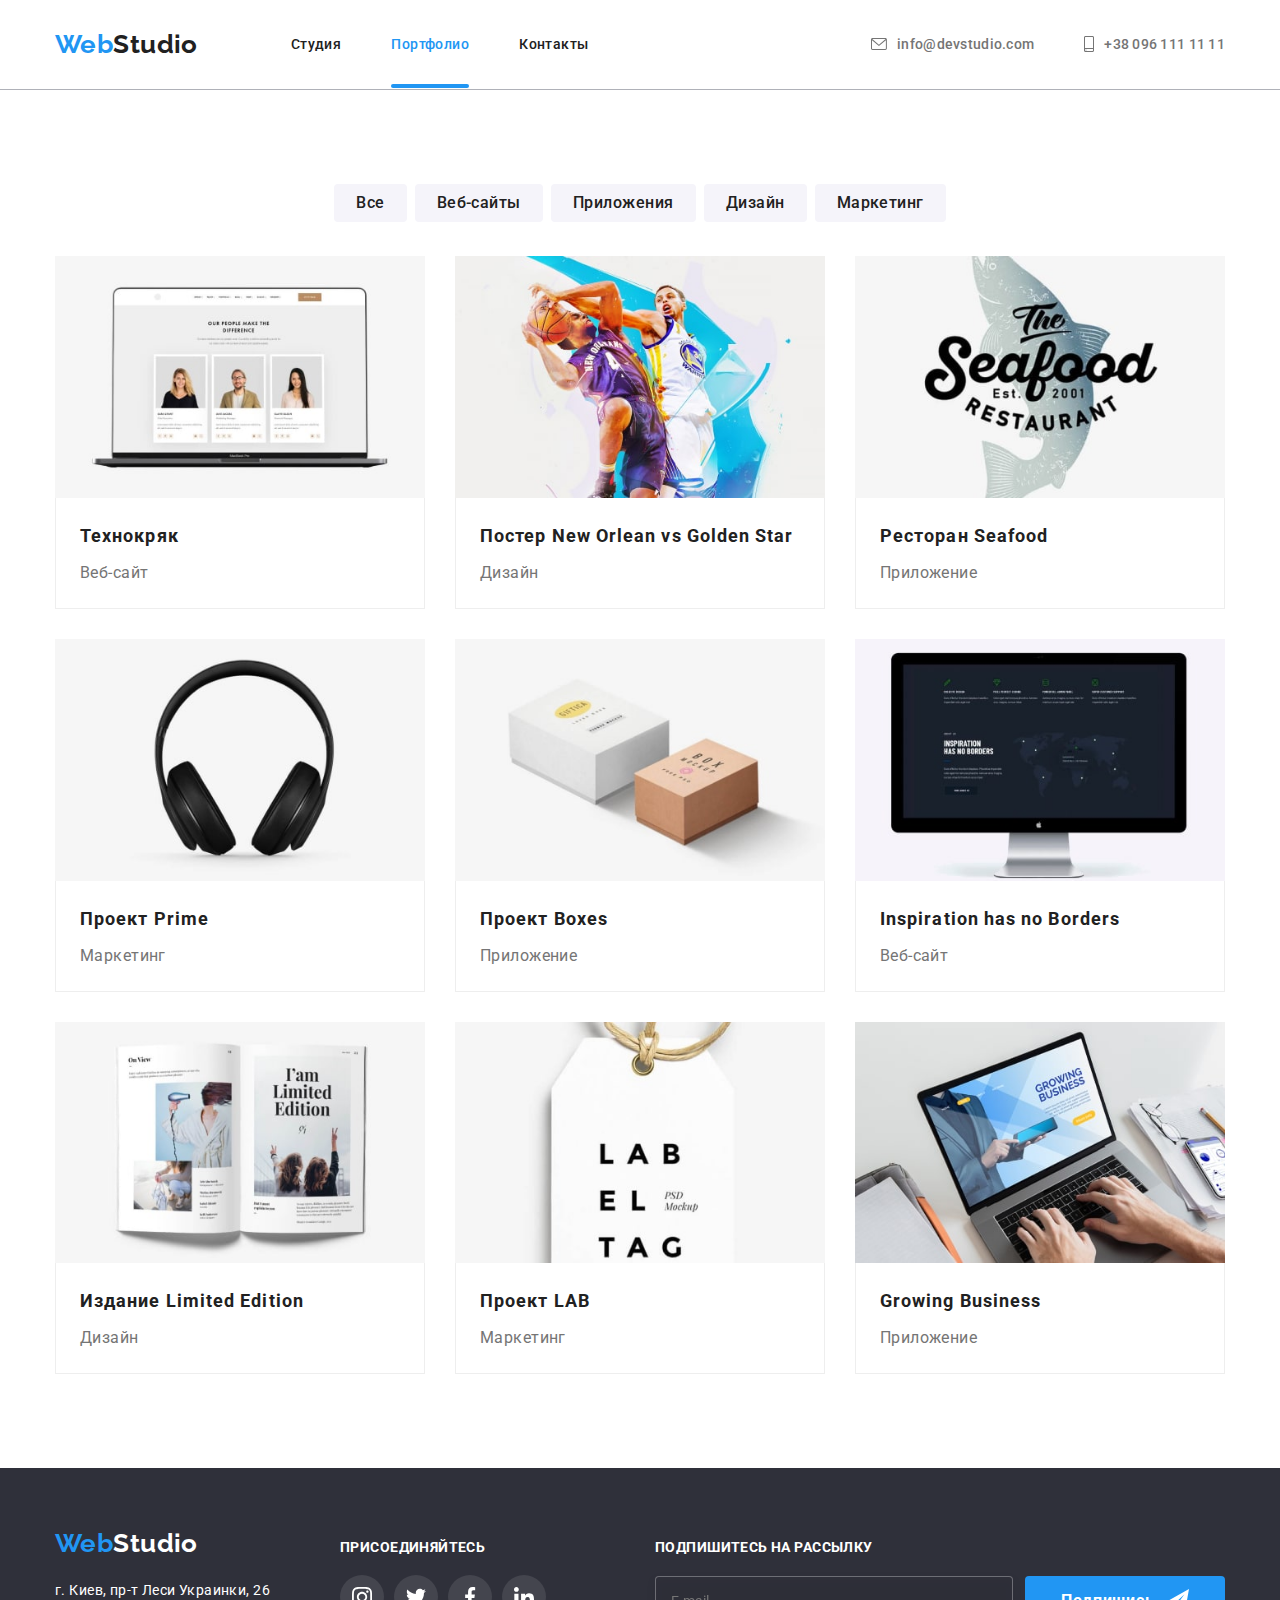
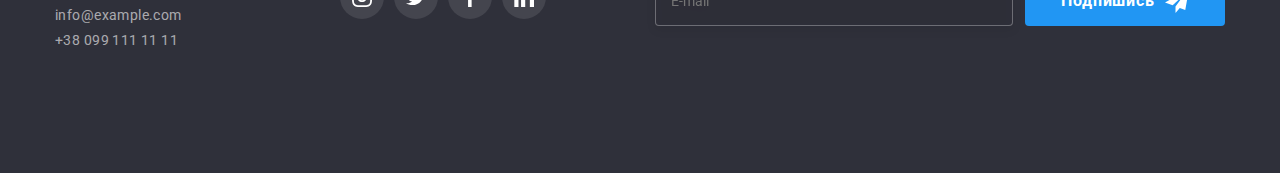
==== commit e3834f65: "dz8" ====
--- a/portfolio.html
+++ b/portfolio.html
@@ -15,16 +15,24 @@
 <body>
 	
 	<!--Шапка портфоліо-->
-	<header class="header">
-		<div class="container header__container">	
-			<nav class="nav">	
-				<a class="navigation__logo" href="./index.html"> <span class="navigation__web">Web</span>Studio</a>
-				<ul class="nav-list">
-					<li class="nav-list__item"><a class="nav-list__link--studio" href="./index.html">Студия</a></li>
-					<li class="nav-list__item"><a class="nav-list__link--portfolio current" href="">Портфолио</a></li>
-					<li class="nav-list__item"><a class="nav-list__link--contact" href="">Контакты</a></li>
-				</ul>
-			</nav>
+		<header class="header">
+			<div class="container header__container">
+				<nav class="nav">
+					<a href="./index.html" class="navigation__logo"> <span class="navigation__web">Web</span>Studio</a>
+					<ul class="nav-list">
+						<li class="nav-list__item"><a class="nav-list__link--studio" href="./index.html">Студия</a></li>
+						<li class="nav-list__item"><a class="nav-list__link--portfolio current" href="./portfolio.html">Портфолио</a>
+						</li>
+						<li class="nav-list__item"><a class="nav-list__link--contact" href="#">Контакты</a></li>
+					</ul>
+				</nav>
+		
+				<button data-menu-open type="button" class="menu-open">
+					<svg class="menu-icon" width="24px" height="16px">
+						<use href="./images/sprite.svg#icon-menu_open"></use>
+					</svg>
+				</button>
+		
 				<ul class="contact__list">
 					<li class="contact__item">
 						<a class="contact__link" href="mailto:info@devstudio.com">
@@ -33,17 +41,64 @@
 							</svg>
 							info@devstudio.com</a>
 					</li>
-				
-						<li class="contact__item"><a class="contact__link" href="tel:+380961111111">
+		
+					<li class="contact__item"><a class="contact__link" href="tel:+380961111111">
 							<svg class="contact__icon" width="10px" height="40px">
 								<use href="./images/sprite.svg#icon-smartphone"></use>
 							</svg>
-							+38 096 111 11 11</a>
-						</li>
+							+38 096 111 11 11</a></li>
 				</ul>
-
-		</div>	
-	</header>
+		
+				<div data-menu class="mob-menu is-hidden">
+					<div class="container mob-menu__container">
+						<button data-menu-close type="button" class="mob-menu__close">
+							<svg class="" width="19px" height="19px">
+								<use href="./images/sprite.svg#icon-close_menu"></use>
+							</svg>
+						</button>
+						<ul class="mob-menu__nav-list">
+							<li class="mob-menu__nav-item">
+								<a class="mob-menu__nav-link " href="./index.html">Студия</a>
+							</li>
+		
+							<li class="mob-menu__nav-item">
+								<a class="mob-menu__nav-link mob-menu__nav-link--current" href="./portfolio.html">Портфолио</a>
+							</li>
+		
+							<li class="mob-menu__nav-item">
+								<a class="mob-menu__nav-link" href="#">Контакты</a>
+							</li>
+						</ul>
+		
+						<div class="mob-menu__bottom">
+							<ul class="mob-menu__contacts-list">
+								<li class="mob-menu__contacts-item">
+									<a class="mob-menu__contacts-link" href="tel:+380961111111">tel:+380961111111</a>
+								</li>
+								<li class="mob-menu__contacts-item">
+									<a class="mob-menu__contacts-link" href="mailto:info@devstudio.com">info@devstudio.com</a>
+								</li>
+							</ul>
+		
+							<ul class="mob-menu__media-list">
+								<li class="mob-menu__media-item">
+									<a class="mob-menu__media-link" href="">Instagram</a>
+								</li>
+								<li class="mob-menu__media-item">
+									<a class="mob-menu__media-link" href="">Twitter</a>
+								</li>
+								<li class="mob-menu__media-item">
+									<a class="mob-menu__media-link" href="">Facebook</a>
+								</li>
+								<li class="mob-menu__media-item">
+									<a class="mob-menu__media-link" href="">LinkedIn</a>
+								</li>
+							</ul>
+						</div>
+					</div>
+				</div>
+			</div>
+		</header>
 	
 	<main>	
 		<section class="portfolio">
@@ -72,7 +127,7 @@
 							<li class="portfolio-cards__list">
 								<a class="portfolio-cards__link" href="#">
 									<div class="portfolio-cards__thumb">
-										<img class="portfolio-cards__img" src="./images/notebook.jpg" alt="Ноутбук">
+										<img srcset="./images/mobile/mob-technokryak.jpg 1x, ./images/mobile/mob-technokryak2x.jpg 2x" src="./images/mobile/mob-technokryak.jpg" alt="Ноутбук">
 										<div class="portfolio-overlay">
 											<p class="portfolio-overlay__text">Технокряк это современная площадка распространения коронавируса. Компании используют эту платформу для цифрового
 											шпионажа и атак на защищённые сервера конкурентов.</p>
@@ -88,7 +143,7 @@
 							<li class="portfolio-cards__list">
 								<a class="portfolio-cards__link" href="#">
 									<div class="portfolio-cards__thumb">
-										<img class="portfolio-cards__img" src="./images/basketball.jpg" alt="Баскетбол" width="370">
+										<img srcset="./images/mobile/mob-gsw.jpg 1x, ./images/mobile/mob-gsw2x.jpg 2x" src="./images/mobile/mob-gsw.jpg" alt="Баскетбол" >
 										<div class="portfolio-overlay">
 											<p class="portfolio-overlay__text">Технокряк это современная площадка распространения коронавируса. Компании используют эту
 												платформу для цифрового
@@ -105,7 +160,7 @@
 							<li class="portfolio-cards__list">
 								<a class="portfolio-cards__link" href="#">
 									<div class="portfolio-cards__thumb">
-										<img class="portfolio-cards__img" src="./images/seafood.jpg" alt="Приложение" width="370">
+										<img srcset="./images/mobile/mob-restaurant.jpg 1x, ./images/mobile/mob-restaurant2x.jpg 2x" src="./images/mobile/mob-restaurant.jpg" alt="Приложение" >
 										<div class="portfolio-overlay">
 											<p class="portfolio-overlay__text">Технокряк это современная площадка распространения коронавируса. Компании используют эту
 												платформу для цифрового
@@ -122,7 +177,7 @@
 							<li class="portfolio-cards__list">
 								<a class="portfolio-cards__link" href="#">
 									<div class="portfolio-cards__thumb">
-											<img class="portfolio-cards__img" src="./images/headphones.jpg" alt="Наушники" width="370">
+											<img srcset="./images/mobile/mob-ears.jpg 1x, ./images/mobile/mob-ears2x.jpg 2x" src="./images/mobile/mob-ears.jpg" alt="Наушники" >
 											<div class="portfolio-overlay">
 												<p class="portfolio-overlay__text">Технокряк это современная площадка распространения коронавируса. Компании используют эту
 													платформу для цифрового
@@ -139,7 +194,7 @@
 							<li class="portfolio-cards__list">
 								<a class="portfolio-cards__link" href="#">
 									<div class="portfolio-cards__thumb">
-											<img class="portfolio-cards__img" src="./images/box.jpg" alt="Коробка" width="370">
+											<img srcset="./images/mobile/mob-boxes.jpg 1x, ./images/mobile/mob-boxes2x.jpg 2x" src="./images/mobile/mob-boxes.jpg" src="./images/box.jpg" alt="Коробка" >
 											<div class="portfolio-overlay">
 												<p class="portfolio-overlay__text">Технокряк это современная площадка распространения коронавируса. Компании используют эту
 													платформу для цифрового
@@ -156,7 +211,7 @@
 							<li class="portfolio-cards__list">
 								<a class="portfolio-cards__link" href="#">
 									<div class="portfolio-cards__thumb">
-										<img class="portfolio-cards__img" src="./images/screen.jpg" alt="Экран" width="370">
+										<img srcset="./images/mobile/mob-monitor.jpg 1x, ./images/mobile/mob-monitor2x.jpg 2x" src="./images/mobile/mob-monitomobile" src="./images/screen.jpg" alt="Экран" >
 										<div class="portfolio-overlay">
 											<p class="portfolio-overlay__text">Технокряк это современная площадка распространения коронавируса. Компании используют эту
 												платформу для цифрового
@@ -173,7 +228,7 @@
 							<li class="portfolio-cards__list">
 								<a class="portfolio-cards__link" href="#">
 									<div class="portfolio-cards__thumb">
-										<img class="portfolio-cards__img" src="./images/book.jpg" alt="Книга" width="370">
+										<img srcset="./images/mobile/mob-limed.jpg 1x, ./images/mobile/mob-limed2x.jpg 2x" src="./images/mobile/mob-limed.jpg"  alt="Книга" >
 										<div class="portfolio-overlay">
 											<p class="portfolio-overlay__text">Технокряк это современная площадка распространения коронавируса. Компании используют эту
 												платформу для цифрового
@@ -190,7 +245,7 @@
 							<li class="portfolio-cards__list">
 								<a class="portfolio-cards__link" href="#">
 									<div class="portfolio-cards__thumb">
-										<img class="portfolio-cards__img" src="./images/label.jpg" alt="Label" width="370">
+										<img srcset="./images/mobile/mob-lab.jpg 1x, ./images/mobile/mob-lab2x.jpg 2x" src="./images/mobile/mob-lamobile" src="./images/label.jpg" alt="Label" >
 										<div class="portfolio-overlay">
 											<p class="portfolio-overlay__text">Технокряк это современная площадка распространения коронавируса. Компании используют эту
 												платформу для цифрового
@@ -207,7 +262,7 @@
 							<li class="portfolio-cards__list">
 								<a class="portfolio-cards__link" href="#">
 									<div class="portfolio-cards__thumb">
-										<img class="portfolio-cards__img" src="./images/work.jpg" alt="Работа" width="370">
+										<img srcset="./images/mobile/mob-business.jpg 1x, ./images/mobile/mob-business2x.jmobile" src="./images/mobile/work.jpg" alt="Работа">
 										<div class="portfolio-overlay">
 											<p class="portfolio-overlay__text">Технокряк это современная площадка распространения коронавируса. Компании используют эту
 												платформу для цифрового
@@ -227,50 +282,55 @@
 
 <footer class="footer">
 	<div class="container footer-container">
-		<div class="footer__box">
-			<a href="./index.html" class="footer__logo"> <span class="footer__web">Web</span><span class="footer-address__white">Studio</span></a>
-			<address class="footer-address">
-				<p class="footer-address__name">г. Киев, пр-т Леси Украинки, 26</p>
-				<ul class="footer-address__list">
-					<li><a class="footer-address__link" href="mailto:info@example.com">info@example.com</a></li>
-					<li><a class="footer-address__link" href="tel:+380991111111">+38 099 111 11 11</a></li>
+
+		<div class="footer__tablet">
+			<div class="footer__box">
+				<a href="./index.html" class="footer__logo"> <span class="footer__web">Web</span><span
+						class="footer-address__white">Studio</span></a>
+				<address class="footer-address">
+					<p class="footer-address__name">г. Киев, пр-т Леси Украинки, 26</p>
+					<ul class="footer-address__list">
+						<li><a class="footer-address__link" href="mailto:info@example.com">info@example.com</a></li>
+						<li><a class="footer-address__link" href="tel:+380991111111">+38 099 111 11 11</a></li>
+					</ul>
+				</address>
+			</div>
+
+			<div class="footer-icon__box">
+				<p class="footer-icon__title">присоединяйтесь</p>
+				<ul class="footer-icon__list">
+					<li class="footer-icon__item">
+						<a class="footer-icon__link" href="">
+							<svg class="footer-icon__svg">
+								<use href="./images/sprite.svg#icon-instagram"></use>
+							</svg>
+						</a>
+					</li>
+					<li class="footer-icon__item">
+						<a class="footer-icon__link" href="">
+							<svg class="footer-icon__svg">
+								<use href="./images/sprite.svg#icon-twitter"></use>
+							</svg>
+						</a>
+					</li>
+					<li class="footer-icon__item">
+						<a class="footer-icon__link" href="">
+							<svg class="footer-icon__svg">
+								<use href="./images/sprite.svg#icon-facebook"></use>
+							</svg>
+						</a>
+					</li>
+					<li class="footer-icon__item">
+						<a class="footer-icon__link" href="">
+							<svg class="footer-icon__svg">
+								<use href="./images/sprite.svg#icon-linkedin"></use>
+							</svg>
+						</a>
+					</li>
 				</ul>
-			</address>
+			</div>
 		</div>
 
-		<div class="footer-icon__box">
-			<p class="footer-icon__title">присоединяйтесь</p>
-			<ul class="footer-icon__list">
-				<li class="footer-icon__item">
-					<a class="footer-icon__link" href="">
-						<svg class="footer-icon__svg">
-							<use href="./images/sprite.svg#icon-instagram"></use>
-						</svg>
-					</a>
-				</li>
-				<li class="footer-icon__item">
-					<a class="footer-icon__link" href="">
-						<svg class="footer-icon__svg">
-							<use href="./images/sprite.svg#icon-twitter"></use>
-						</svg>
-					</a>
-				</li>
-				<li class="footer-icon__item">
-					<a class="footer-icon__link" href="">
-						<svg class="footer-icon__svg">
-							<use href="./images/sprite.svg#icon-facebook"></use>
-						</svg>
-					</a>
-				</li>
-				<li class="footer-icon__item">
-					<a class="footer-icon__link" href="">
-						<svg class="footer-icon__svg">
-							<use href="./images/sprite.svg#icon-linkedin"></use>
-						</svg>
-					</a>
-				</li>
-			</ul>
-		</div>
 		<form action="#" class="footer-form">
 			<p class="footer-form__title">Подпишитесь на рассылку</p>
 			<div class="footer-form__list">
@@ -285,6 +345,7 @@
 	</div>
 </footer>
 
+<script src="./js/menu.js"></script>
 
 </body>
 </html>--- a/css/main.min.css
+++ b/css/main.min.css
@@ -1,2 +1,2 @@
-:root{--color-grey: rgba(117, 117, 117, 1);--black-color: rgba(33, 33, 33, 1);--blue-color: rgba(33, 150, 243, 1);--color-white: rgb(255, 255, 255, 1);--background-section: rgb(47, 48, 58);--background-ourTeam: rgb(245, 244, 250, 1);--background-color-button: rgb(33, 150, 243);--footer-contact-color: rgba(255, 255, 255, 0.6);--background-color-filter: rgba(245, 244, 250, 1);--background-color-header: rgba(255, 255, 255, 1);--card-set-gap: 30px;--background-Hero: rgba(47, 48, 58, 0.4);--background-footer-icons: rgba(255, 255, 255, 0.1);--color-icons: rgb(175, 177, 184, 1);--cubic-bezier: cubic-bezier(0.4, 0, 0.2, 1)}*{text-decoration:none;list-style-type:none;-webkit-box-sizing:border-box;box-sizing:border-box;margin:0;padding:0}body{font-family:"Roboto", sans-serif;color:var(--black-color)}.titleNone{display:none}.container{width:1200px;margin-left:auto;margin-right:auto;padding:0 15px}.title{font-weight:bold;font-size:36px;line-height:1.166;text-align:center;letter-spacing:0.03em;margin-bottom:50px}.header{padding-top:24px;padding-bottom:25px;-webkit-box-align:center;-ms-flex-align:center;align-items:center;background:var(--background-color-header)}.header__container{display:-webkit-box;display:-ms-flexbox;display:flex}.header{border-bottom:1px solid var(--color-icons)}.hero{text-align:center;background:var(--background-section);padding-top:200px;padding-bottom:200px;max-width:1600px;height:600px;margin-right:auto;margin-left:auto;background-size:cover;background-position:center;background-repeat:no-repeat;background-image:-webkit-gradient(linear, left top, right top, from(var(--background-Hero)), to(var(--background-Hero))),url(../images/backgroundHero.jpg);background-image:linear-gradient(to right, var(--background-Hero), var(--background-Hero)),url(../images/backgroundHero.jpg)}.hero__title{color:var(--color-white);font-style:normal;font-weight:900;font-size:44px;line-height:1.363;margin-bottom:30px}.hero__button{display:inline-block;font-family:inherit;background-color:var(--background-color-button);color:var(--color-white);border:none;font-weight:bold;font-size:16px;line-height:1.875;-webkit-box-align:center;-ms-flex-align:center;align-items:center;cursor:pointer;padding:10px 32px;border-radius:4px}.hero__button:hover,.hero__button:focus{color:var(--color-white)}.description{padding-top:94px}.description__list{display:-webkit-box;display:-ms-flexbox;display:flex}.description__icon{display:-webkit-box;display:-ms-flexbox;display:flex;width:270px;height:120px;-webkit-box-pack:center;-ms-flex-pack:center;justify-content:center;-webkit-box-align:center;-ms-flex-align:center;align-items:center;background-color:var(--background-color-filter);border-radius:4px;margin-bottom:30px}.description__item{margin-right:30px}.description__title{font-weight:bold;font-size:14px;line-height:1.142;letter-spacing:0.03em;text-transform:uppercase;margin-bottom:10px}.description__text{-webkit-box-align:center;-ms-flex-align:center;align-items:center;font-weight:normal;font-size:14px;line-height:1.714;letter-spacing:0.03em;color:var(--color-grey)}.work{padding-top:94px;padding-bottom:94px}.work__list{display:-webkit-box;display:-ms-flexbox;display:flex;-webkit-box-pack:center;-ms-flex-pack:center;justify-content:center}.work__item{position:relative}.work__item:not(:last-child){display:-webkit-box;display:-ms-flexbox;display:flex;margin-right:30px}.work__overlay{display:-webkit-box;display:-ms-flexbox;display:flex;-webkit-box-pack:center;-ms-flex-pack:center;justify-content:center;-webkit-box-align:center;-ms-flex-align:center;align-items:center;background:rgba(47,48,58,0.8);height:70px;width:370px;position:absolute;color:var(--color-white);bottom:0;width:370px}.team__list{display:-webkit-box;display:-ms-flexbox;display:flex}.team__item:not(:last-child){margin-right:30px}.team__item{background-color:var(--color-white);-webkit-box-shadow:0px 1px 3px rgba(0,0,0,0.12),0px 1px 1px rgba(0,0,0,0.14),0px 2px 1px rgba(0,0,0,0.2);box-shadow:0px 1px 3px rgba(0,0,0,0.12),0px 1px 1px rgba(0,0,0,0.14),0px 2px 1px rgba(0,0,0,0.2);border-radius:0px 0px 4px 4px}.team{padding-top:94px;padding-bottom:94px;background:var(--background-ourTeam)}.team__box{padding:30px 32px}.team__name{font-weight:500;font-size:16px;line-height:1.187;text-align:center;letter-spacing:0.03em;margin-bottom:10px}.team__work{font-weight:normal;font-size:16px;line-height:1.187;text-align:center;letter-spacing:0.03em;margin-bottom:16px}.clients{padding-top:94px;padding-bottom:94px}.clients__list{display:-webkit-box;display:-ms-flexbox;display:flex;-webkit-box-pack:center;-ms-flex-pack:center;justify-content:center;margin:0 auto;justify-content:center}.clients__item:not(:last-child){margin-right:30px}.clients__link{border:1px solid #afb1b8;fill:var(--color-icons);display:-webkit-box;display:-ms-flexbox;display:flex;width:170px;height:92px;border-radius:4px;-webkit-box-pack:center;-ms-flex-pack:center;justify-content:center;-webkit-box-align:center;-ms-flex-align:center;align-items:center;-webkit-transition:fill 250ms var(--cubic-bezier),border 250ms var(--cubic-bezier);transition:fill 250ms var(--cubic-bezier),border 250ms var(--cubic-bezier)}.clients__link:focus,.clients__link:hover{fill:var(--blue-color);border-color:var(--blue-color)}.clients__icon{display:-webkit-box;display:-ms-flexbox;display:flex;-webkit-box-align:center;-ms-flex-align:center;align-items:center;-webkit-box-pack:center;-ms-flex-pack:center;justify-content:center;width:106px;height:60px;background-color:var(--color-white)}.clients__icon:focus,.clients__icon:hover{fill:var(--blue-color);border-color:var(--blue-color)}.footer{padding-top:60px;padding-bottom:60px;background-color:var(--background-section)}.footer-address__white{color:var(--color-white)}.footer__box{text-align:left;font-style:normal;font-weight:normal;font-size:14px;line-height:1.714;letter-spacing:0.03em;color:var(--color-white)}.footer-container{display:-webkit-box;display:-ms-flexbox;display:flex;-webkit-box-align:baseline;-ms-flex-align:baseline;align-items:baseline}.portfolio{padding-top:94px;padding-bottom:94px}.portfolio-cards{cursor:pointer;display:-webkit-box;display:-ms-flexbox;display:flex;-ms-flex-wrap:wrap;flex-wrap:wrap;margin-left:calc(-1 * var(--card-set-gap));margin-top:calc(-1 * var(--card-set-gap))}.portfolio-cards>.portfolio-cards__list{-ms-flex-preferred-size:calc(100% / 3 - var(--card-set-gap));flex-basis:calc(100% / 3 - var(--card-set-gap));margin-top:var(--card-set-gap);margin-left:var(--card-set-gap);-webkit-transition:-webkit-box-shadow 250ms var(--cubic-bezier);transition:-webkit-box-shadow 250ms var(--cubic-bezier);transition:box-shadow 250ms var(--cubic-bezier);transition:box-shadow 250ms var(--cubic-bezier), -webkit-box-shadow 250ms var(--cubic-bezier)}.portfolio-cards__img{display:block}.portfolio-cards__link:hover,.portfolio-cards__link:focus{display:block;background:var(--color-white);-webkit-box-sizing:border-box;box-sizing:border-box;-webkit-box-shadow:0px 1px 1px rgba(0,0,0,0.12),0px 4px 4px rgba(0,0,0,0.06),1px 4px 6px rgba(0,0,0,0.16);box-shadow:0px 1px 1px rgba(0,0,0,0.12),0px 4px 4px rgba(0,0,0,0.06),1px 4px 6px rgba(0,0,0,0.16)}.portfolio-name__title{font-weight:bold;font-size:18px;line-height:2;letter-spacing:0.06em;margin-bottom:4px}.portfolio-name__text{font-weight:normal;font-size:16px;line-height:1.875;letter-spacing:0.03em;color:var(--color-grey)}.portfolio-name{border-left:1px solid #eee;border-right:1px solid #eee;border-bottom:1px solid #eee;padding:20px 24px}.portfolio-cards__thumb{overflow:hidden;position:relative}.portfolio-overlay{bottom:0;width:370px;height:294px;background:rgba(33,150,243,0.9);position:absolute;-webkit-transition:-webkit-transform 250ms var(--cubic-bezier);transition:-webkit-transform 250ms var(--cubic-bezier);transition:transform 250ms var(--cubic-bezier);transition:transform 250ms var(--cubic-bezier), -webkit-transform 250ms var(--cubic-bezier);-webkit-transform:translateY(100%);transform:translateY(100%)}.portfolio-cards__link{color:var(--black-color)}.portfolio-cards__link:hover .portfolio-overlay,.portfolio-cards__link:focus .portfolio-overlay{-webkit-transform:translate(0);transform:translate(0)}.portfolio-overlay__text{position:absolute;color:var(--color-white);background:rgba(33,150,243,0);top:0;padding:63px 24px;font-size:18px;line-height:28px;letter-spacing:0.03em;-webkit-transition:250ms;transition:250ms}.navigation__logo{display:block;color:var(--black-color);font-family:Raleway;font-weight:bold;font-size:26px;line-height:1.192}.navigation__web{color:var(--blue-color)}.footer__logo{display:block;color:var(--black-color);font-family:Raleway;font-weight:bold;font-size:26px;line-height:1.192;margin-bottom:20px}.nav{display:-webkit-box;display:-ms-flexbox;display:flex}.nav .nav-list__link--studio.current{color:var(--blue-color)}.nav-list{display:-webkit-box;display:-ms-flexbox;display:flex;-webkit-box-align:center;-ms-flex-align:center;align-items:center;margin-left:93px}.nav-list>.nav-list__item:not(:last-child){margin-right:50px}.nav-list__item{display:block}.nav-list__link--studio{position:relative;text-decoration:none;color:var(--black-color);font-weight:500;font-size:14px;line-height:1.142;-webkit-transition:color 250ms var(--cubic-bezier);transition:color 250ms var(--cubic-bezier)}.nav-list__link--studio.current::after{margin-top:32px;display:block;content:"";position:absolute;width:100%;height:4px;background:#2196f3;border-radius:2px}.nav-list__link--studio:hover,.nav-list__link--studio:focus{color:var(--blue-color)}.contact__list>.contact__item:not(:last-child){margin-right:50px}.nav-list__link--portfolio.current::after{margin-top:32px;display:block;content:"";position:absolute;width:100%;height:4px;background:#2196f3;border-radius:2px}.nav .nav-list__link--portfolio.current{color:var(--blue-color)}.nav-list__link--portfolio{color:var(--black-color);font-weight:500;font-size:14px;line-height:1.142;position:relative;-webkit-transition:color 250ms var(--cubic-bezier);transition:color 250ms var(--cubic-bezier)}.nav-list__link--portfolio:hover,.nav-list__link--portfolio:focus{color:var(--blue-color)}.contact__list{display:-webkit-box;display:-ms-flexbox;display:flex;-webkit-box-align:center;-ms-flex-align:center;align-items:center;margin-left:auto}.nav-list__link--contact{color:var(--black-color);font-weight:500;font-size:14px;line-height:1.142}.contact__icon{fill:currentColor;margin-right:10px}.contact__link{display:-webkit-box;display:-ms-flexbox;display:flex;-webkit-box-align:center;-ms-flex-align:center;align-items:center;color:var(--color-grey);font-weight:500;font-size:14px;line-height:1.142;letter-spacing:0.02em;-webkit-transition:color 250ms var(--cubic-bezier);transition:color 250ms var(--cubic-bezier)}.contact__link:hover,.contact__link:focus{color:var(--blue-color)}.footer-form{margin-left:auto}.footer-form__title{display:block;margin-bottom:20px;font-weight:bold;font-size:14px;line-height:1.14;letter-spacing:0.03em;text-transform:uppercase;color:var(--color-white)}.footer-form__list{display:-webkit-box;display:-ms-flexbox;display:flex}.footer-form__mail{width:358px;height:50px;padding:15px;margin-right:12px;border:1px solid rgba(255,255,255,0.3);-webkit-filter:drop-shadow(0px 4px 4px rgba(0,0,0,0.15));filter:drop-shadow(0px 4px 4px rgba(0,0,0,0.15));border-radius:4px;background-color:var(--background-Hero);color:var(--color-white)}.footer-form__button{display:-webkit-box;display:-ms-flexbox;display:flex;-webkit-box-pack:center;-ms-flex-pack:center;justify-content:center;-webkit-box-align:center;-ms-flex-align:center;align-items:center;width:200px;height:50px;font-weight:bold;font-size:16px;line-height:1.87;letter-spacing:0.06em;color:var(--color-white);background-color:var(--blue-color);-webkit-box-shadow:0px,4px,4px #000;box-shadow:0px,4px,4px #000;border-radius:4px;border:none;cursor:pointer}.footer-form__svg{margin-left:10px;fill:var(--color-white)}.portfolio-filter{margin-bottom:34px;display:-webkit-box;display:-ms-flexbox;display:flex;-webkit-box-pack:center;-ms-flex-pack:center;justify-content:center}.portfolio-filter__button{background:var(--background-color-filter);color:var(--black-color);font-family:inherit;font-weight:500;font-size:16px;line-height:1.625;text-align:center;letter-spacing:0.03em;border:none;border-radius:4px;cursor:pointer;padding:6px 22px;-webkit-transition:background 250ms var(--cubic-bezier),color 250ms var(--cubic-bezier),-webkit-box-shadow 250ms var(--cubic-bezier);transition:background 250ms var(--cubic-bezier),color 250ms var(--cubic-bezier),-webkit-box-shadow 250ms var(--cubic-bezier);transition:background 250ms var(--cubic-bezier),color 250ms var(--cubic-bezier),box-shadow 250ms var(--cubic-bezier);transition:background 250ms var(--cubic-bezier),color 250ms var(--cubic-bezier),box-shadow 250ms var(--cubic-bezier),-webkit-box-shadow 250ms var(--cubic-bezier)}.portfolio-filter__item:not(:last-child){margin-right:8px}.portfolio-filter__button:hover,.portfolio-filter__button:focus{background:var(--background-color-button);color:var(--color-white);-webkit-box-shadow:0px 1px 1px rgba(0,0,0,0.12),0px 4px 4px rgba(0,0,0,0.06),1px 4px 6px rgba(0,0,0,0.16);box-shadow:0px 1px 1px rgba(0,0,0,0.12),0px 4px 4px rgba(0,0,0,0.06),1px 4px 6px rgba(0,0,0,0.16)}.back-drop{position:fixed;top:0;left:0;width:100%;height:100%;background-color:rgba(0,0,0,0.2);opacity:1;-webkit-transition:opacity 250ms var(--cubic-bezier),visibility 250ms var(--cubic-bezier);transition:opacity 250ms var(--cubic-bezier),visibility 250ms var(--cubic-bezier)}.back-drop.is-hidden{opacity:0;pointer-events:none;visibility:hidden}.back-drop.is-hidden .modal-section{-webkit-transform:translate(-50%, -50%) scale(0.8);transform:translate(-50%, -50%) scale(0.8)}.modal-section{position:absolute;width:528px;top:50%;left:50%;padding:40px;background:var(--color-white);-webkit-transform:scale(1) translate(-50%, -50%);transform:scale(1) translate(-50%, -50%);-webkit-transition:visibility 250ms var(--cubic-bezier),-webkit-transform 250ms var(--cubic-bezier);transition:visibility 250ms var(--cubic-bezier),-webkit-transform 250ms var(--cubic-bezier);transition:transform 250ms var(--cubic-bezier),visibility 250ms var(--cubic-bezier);transition:transform 250ms var(--cubic-bezier),visibility 250ms var(--cubic-bezier),-webkit-transform 250ms var(--cubic-bezier)}.modal-section__close{display:-webkit-box;display:-ms-flexbox;display:flex;position:absolute;-webkit-box-pack:center;-ms-flex-pack:center;justify-content:center;top:8px;right:8px;width:30px;height:30px;-webkit-box-align:center;-ms-flex-align:center;align-items:center;border-radius:50%;margin-left:auto;background:var(--color-white);border:1px solid rgba(0,0,0,0.1);cursor:pointer;-webkit-transition:fill 250ms var(--cubic-bezier);transition:fill 250ms var(--cubic-bezier)}.modal-section__close:hover,.modal-section__close:focus{fill:var(--blue-color)}.modal-form{display:-webkit-box;display:-ms-flexbox;display:flex;-webkit-box-orient:vertical;-webkit-box-direction:normal;-ms-flex-direction:column;flex-direction:column;margin-left:auto;margin-right:auto}.modal-form__title{font-weight:bold;font-size:18px;line-height:1.15;text-align:center;letter-spacing:0.03em;color:#212121;margin-bottom:12px}.modal-form__name{font-size:12px;line-height:14px;letter-spacing:0.01em;color:var(--color-grey);display:inline-block;margin-bottom:10px}.formTextLabel{margin-bottom:25px}.modal-form__item{position:relative;display:block;margin-top:4px}.modal-form__input{height:40px;width:100%;padding-left:42px;border:1px solid rgba(33,33,33,0.2);border-radius:4px;-webkit-transition:border 250ms var(--cubic-bezier);transition:border 250ms var(--cubic-bezier)}.modal-form__input:focus,.modal-form__input:hover{border-color:var(--blue-color)}.modal-form__input:focus+.modal-form__svg,.modal-form__input:hover+.modal-form__svg{fill:var(--blue-color)}.modal-form__svg{fill:var(--black-color);margin-bottom:4px;top:50%;left:12px;-webkit-transform:translateY(-50%);transform:translateY(-50%);position:absolute;-webkit-transition:fill 250ms var(--cubic-bezier);transition:fill 250ms var(--cubic-bezier)}.modal-form__textarea{resize:none;width:100%;height:120px;padding:12px 16px;border:1px solid rgba(33,33,33,0.2);border-radius:4px;-webkit-transition:border 250ms var(--cubic-bezier);transition:border 250ms var(--cubic-bezier)}.modal-form__textarea::-webkit-input-placeholder{font-size:14px;line-height:16px;letter-spacing:0.01em;color:rgba(117,117,117,0.5)}.modal-form__textarea:-ms-input-placeholder{font-size:14px;line-height:16px;letter-spacing:0.01em;color:rgba(117,117,117,0.5)}.modal-form__textarea::-ms-input-placeholder{font-size:14px;line-height:16px;letter-spacing:0.01em;color:rgba(117,117,117,0.5)}.modal-form__textarea::placeholder{font-size:14px;line-height:16px;letter-spacing:0.01em;color:rgba(117,117,117,0.5)}.modal-form__textarea:focus,.modal-form__textarea:hover{border-color:var(--blue-color)}.modal-check__contract{color:var(--blue-color);border-bottom:1px solid var(--blue-color)}.modal-form__button{display:inline-block;font-family:inherit;background-color:var(--background-color-button);color:var(--color-white);border:none;font-weight:bold;font-size:16px;line-height:1.875;-webkit-box-align:center;-ms-flex-align:center;align-items:center;cursor:pointer;padding:10px 55px;border-radius:4px;margin:auto}.modal-check__box{-webkit-appearance:none;-moz-appearance:none;appearance:none;position:absolute}.modal-check{font-size:15px;color:var(--color-grey);margin-bottom:30px;display:-webkit-box;display:-ms-flexbox;display:flex;-webkit-box-pack:center;-ms-flex-pack:center;justify-content:center}.modal-check__svg{width:16px;height:15px;border:1px solid black;border-radius:4px;display:inline-block;cursor:pointer}.modal-check__box:focus ~ .modal-check__svg{border-color:var(--blue-color)}.modal-check__box:checked ~ .modal-check__svg{background-color:var(--blue-color);border-color:var(--blue-color);-webkit-box-align:center;-ms-flex-align:center;align-items:center;-webkit-box-pack:center;-ms-flex-pack:center;justify-content:center;background-image:url("../images/check.svg");background-size:contain;background-origin:border-box}.social__list{display:-webkit-box;display:-ms-flexbox;display:flex;-webkit-box-align:center;-ms-flex-align:center;align-items:center}.social__item:not(:last-child){margin-right:10px}.social__link{fill:var(--color-icons);display:-webkit-box;display:-ms-flexbox;display:flex;-webkit-box-pack:center;-ms-flex-pack:center;justify-content:center;-webkit-box-align:center;-ms-flex-align:center;align-items:center;border-radius:50%;width:44px;height:44px;-webkit-transition:fill 250ms var(--cubic-bezier),background 250ms var(--cubic-bezier);transition:fill 250ms var(--cubic-bezier),background 250ms var(--cubic-bezier)}.social__icon{width:20px;height:20px}.social__link:hover,.social__link:focus{fill:var(--color-white);background:var(--blue-color);border-radius:50%}.footer-icon__box{margin-left:70px}.footer-icon__title{font-weight:bold;font-size:14px;line-height:inherit;letter-spacing:inherit;text-transform:uppercase;color:var(--color-white);margin-bottom:20px}.footer-icon__list{width:206px;display:-webkit-box;display:-ms-flexbox;display:flex;-webkit-box-align:center;-ms-flex-align:center;align-items:center}.footer-icon__svg{width:20px;height:20px;fill:var(--color-white)}.footer-icon__link{display:-webkit-box;display:-ms-flexbox;display:flex;background-color:var(--background-footer-icons);width:44px;height:44px;border-radius:50%;-webkit-box-pack:center;-ms-flex-pack:center;justify-content:center;-webkit-box-align:center;-ms-flex-align:center;align-items:center;-webkit-transition:background-color 250ms var(--cubic-bezier);transition:background-color 250ms var(--cubic-bezier)}.footer-icon__item:not(:last-child){margin-right:10px}.footer-icon__link:hover,.footer-icon__link:focus{fill:var(--color-white);background:var(--blue-color);border-radius:50%}.footer-address{font-style:normal}.footer__web{color:var(--blue-color)}.footer-address>.footer-section__logo{margin-bottom:20px}.footer-address__link{text-decoration:none;font-weight:normal;font-size:14px;line-height:24px;letter-spacing:0.03em;color:var(--footer-contact-color);-webkit-transition:color 250ms var(--cubic-bezier);transition:color 250ms var(--cubic-bezier);padding-top:9px}.footer-address__link:hover,.footer-address__link:focus{color:var(--blue-color)}
+:root{--color-grey: rgba(117, 117, 117, 1);--black-color: rgba(33, 33, 33, 1);--blue-color: rgba(33, 150, 243, 1);--color-white: rgb(255, 255, 255, 1);--background-section: rgb(47, 48, 58);--background-ourTeam: rgb(245, 244, 250, 1);--background-color-button: rgb(33, 150, 243);--footer-contact-color: rgba(255, 255, 255, 0.6);--background-color-filter: rgba(245, 244, 250, 1);--background-color-header: rgba(255, 255, 255, 1);--card-set-gap: 30px;--background-Hero: rgba(47, 48, 58, 0.4);--background-footer-icons: rgba(255, 255, 255, 0.1);--color-icons: rgb(175, 177, 184, 1);--cubic-bezier: cubic-bezier(0.4, 0, 0.2, 1);--border--cards: rgb(238, 238, 238)}.section{padding-top:60px;padding-bottom:60px}@media screen and (min-width: 1200px){.section{padding-top:94px;padding-bottom:94px}}*{text-decoration:none;list-style-type:none;-webkit-box-sizing:border-box;box-sizing:border-box;margin:0;padding:0}body{font-family:"Roboto", sans-serif;color:var(--black-color)}.titleNone{display:none}img{display:block;max-width:100%;height:auto}body{background-color:#ffffff;color:#212121;font-family:Roboto, sans-serif;font-weight:400;font-size:14px;letter-spacing:0.03em;overflow-x:hidden}.container{width:100%;margin:0 auto;padding-left:15px;padding-right:15px}@media screen and (min-width: 480px) and (max-width: 767px){.container{max-width:480px}}@media screen and (min-width: 768px) and (max-width: 1199px){.container{max-width:768px}}@media screen and (min-width: 1200px){.container{max-width:1200px}}.title{font-weight:bold;font-size:28px;line-height:1.166;text-align:center;letter-spacing:0.03em;margin-bottom:50px}@media screen and (min-width: 1200px){.title{font-size:36px}}.header{padding-top:24px;padding-bottom:25px;-webkit-box-align:center;-ms-flex-align:center;align-items:center;background:var(--background-color-header)}@media screen and (max-width: 767px){.header{height:60px}}.header__container{display:-webkit-box;display:-ms-flexbox;display:flex}.header{border-bottom:1px solid var(--color-icons)}.hero{text-align:center;background:var(--background-section);padding-top:118px;padding-bottom:118px;max-width:1600px;margin-right:auto;margin-left:auto;background-size:cover;background-position:center;background-repeat:no-repeat}@media screen and (max-width: 767px){.hero{max-width:480px;background-image:-webkit-gradient(linear, left top, right top, from(var(--background-Hero)), to(var(--background-Hero))),url(../../images/mobile/mob-hero.jpg);background-image:linear-gradient(to right, var(--background-Hero), var(--background-Hero)),url(../../images/mobile/mob-hero.jpg)}}@media screen and (max-width: 767px) and (min-device-pixel-ratio: 2), screen and (max-width: 767px) and (-webkit-min-device-pixel-ratio: 2), screen and (max-width: 767px) and (min-resolution: 192dpi), screen and (max-width: 767px) and (min-resolution: 2dppx){.hero{background-image:-webkit-gradient(linear, left top, right top, from(var(--background-Hero)), to(var(--background-Hero))),url(../../images/mobile/mob-hero2x.jpg);background-image:linear-gradient(to right, var(--background-Hero), var(--background-Hero)),url(../../images/mobile/mob-hero2x.jpg)}}@media screen and (min-width: 768px){.hero{background-image:-webkit-gradient(linear, left top, right top, from(var(--background-Hero)), to(var(--background-Hero))),url(../../images/tablet/tab-hero.jpg);background-image:linear-gradient(to right, var(--background-Hero), var(--background-Hero)),url(../../images/tablet/tab-hero.jpg)}}@media screen and (min-width: 768px) and (min-device-pixel-ratio: 2), screen and (min-width: 768px) and (-webkit-min-device-pixel-ratio: 2), screen and (min-width: 768px) and (min-resolution: 192dpi), screen and (min-width: 768px) and (min-resolution: 2dppx){.hero{background-image:-webkit-gradient(linear, left top, right top, from(var(--background-Hero)), to(var(--background-Hero))),url(../../images/tablet/tab-hero2x.jpg);background-image:linear-gradient(to right, var(--background-Hero), var(--background-Hero)),url(../../images/tablet/tab-hero2x.jpg)}}@media screen and (min-width: 1200px){.hero{background-image:-webkit-gradient(linear, left top, right top, from(var(--background-Hero)), to(var(--background-Hero))),url(../../images/desktop/desktop-hero.jpg);background-image:linear-gradient(to right, var(--background-Hero), var(--background-Hero)),url(../../images/desktop/desktop-hero.jpg)}}@media screen and (min-width: 1200px) and (min-device-pixel-ratio: 2), screen and (min-width: 1200px) and (-webkit-min-device-pixel-ratio: 2), screen and (min-width: 1200px) and (min-resolution: 192dpi), screen and (min-width: 1200px) and (min-resolution: 2dppx){.hero{background-image:-webkit-gradient(linear, left top, right top, from(var(--background-Hero)), to(var(--background-Hero))),url(../../images/desktop/desktop-hero2x.jpg);background-image:linear-gradient(to right, var(--background-Hero), var(--background-Hero)),url(../../images/desktop/desktop-hero2x.jpg)}}@media screen and (min-width: 1200px){.hero{padding-top:200px;padding-bottom:200px;max-width:1600px}}.hero__title{color:var(--color-white);font-style:normal;font-weight:900;font-size:26px;line-height:1.363;margin-bottom:30px;text-align:center}@media screen and (min-width: 1200px){.hero__title{font-size:44px;line-height:1.36}}.hero__button{display:inline-block;font-family:inherit;background-color:var(--background-color-button);color:var(--color-white);border:none;font-weight:bold;font-size:16px;line-height:1.875;-webkit-box-align:center;-ms-flex-align:center;align-items:center;cursor:pointer;padding:10px 32px;border-radius:4px}.hero__button:hover,.hero__button:focus{color:var(--color-white)}.description{padding-top:60px}@media screen and (min-width: 1200px){.description{padding-top:94px}}@media screen and (min-width: 768px){.description__list{display:-webkit-box;display:-ms-flexbox;display:flex;-ms-flex-wrap:wrap;flex-wrap:wrap;margin-left:-30px}}.description__icon{display:-webkit-box;display:-ms-flexbox;display:flex;width:100%;height:120px;-webkit-box-pack:center;-ms-flex-pack:center;justify-content:center;-webkit-box-align:center;-ms-flex-align:center;align-items:center;background-color:var(--background-color-filter);border-radius:4px;margin-bottom:30px}@media screen and (min-width: 768px){.description__item{-ms-flex-preferred-size:calc((100% - 60px) / 2);flex-basis:calc((100% - 60px) / 2);margin-left:30px}}@media screen and (min-width: 1200px){.description__item{-ms-flex-preferred-size:calc((100% - 120px) / 4);flex-basis:calc((100% - 120px) / 4)}}.description__title{font-weight:bold;font-size:14px;line-height:1.142;letter-spacing:0.03em;text-transform:uppercase;margin-bottom:10px;text-align:center}@media screen and (min-width: 768px){.description__title{text-align:left}}.description__text{-webkit-box-align:center;-ms-flex-align:center;align-items:center;font-weight:normal;font-size:14px;line-height:1.714;letter-spacing:0.03em;color:var(--color-grey);margin-bottom:30px}.work{padding-top:0}@media screen and (max-width: 1199px){.work{display:none}}.work{padding-top:94px;padding-bottom:94px}.work__list{display:-webkit-box;display:-ms-flexbox;display:flex;-webkit-box-pack:center;-ms-flex-pack:center;justify-content:center}.work__item{position:relative}.work__item:not(:last-child){display:-webkit-box;display:-ms-flexbox;display:flex;margin-right:30px}.work__overlay{display:-webkit-box;display:-ms-flexbox;display:flex;-webkit-box-pack:center;-ms-flex-pack:center;justify-content:center;-webkit-box-align:center;-ms-flex-align:center;align-items:center;background:rgba(47,48,58,0.8);height:70px;width:370px;position:absolute;color:var(--color-white);bottom:0;width:370px}.team__list{text-align:center;margin-bottom:-30px}@media screen and (min-width: 768px){.team__list{display:-webkit-box;display:-ms-flexbox;display:flex;-ms-flex-wrap:wrap;flex-wrap:wrap;margin-left:-30px}}.team__item{margin-bottom:30px;background-color:var(--color-white);-webkit-box-shadow:0px 1px 3px rgba(0,0,0,0.12),0px 1px 1px rgba(0,0,0,0.14),0px 2px 1px rgba(0,0,0,0.2);box-shadow:0px 1px 3px rgba(0,0,0,0.12),0px 1px 1px rgba(0,0,0,0.14),0px 2px 1px rgba(0,0,0,0.2);border-radius:0px 0px 4px 4px}@media screen and (min-width: 768px){.team__item{-ms-flex-preferred-size:calc((100% - 60px) / 2);flex-basis:calc((100% - 60px) / 2);margin-left:30px}}@media screen and (min-width: 1200px){.team__item{-ms-flex-preferred-size:calc((100% - 120px) / 4);flex-basis:calc((100% - 120px) / 4)}}.team{padding-top:60px;padding-bottom:60px;background:var(--background-ourTeam)}@media screen and (min-width: 1200px){.team{padding-top:94px;padding-bottom:94px}}.team__box{padding-top:30px;padding-right:32px;padding-bottom:24px;padding-left:32px}@media screen and (min-width: 1200px){.team__box{padding-bottom:30px}}.team__name{font-weight:500;font-size:16px;line-height:1.187;text-align:center;letter-spacing:0.03em;margin-bottom:10px}.team__work{font-weight:normal;font-size:16px;line-height:1.187;text-align:center;letter-spacing:0.03em;margin-bottom:16px}.clients{padding-top:94px;padding-bottom:94px}.clients__list{display:-webkit-box;display:-ms-flexbox;display:flex;-ms-flex-wrap:wrap;flex-wrap:wrap;margin-left:-30px;margin-top:-30px}@media screen and (min-width: 1200px){.clients__list{-ms-flex-wrap:nowrap;flex-wrap:nowrap}}.clients__item{-ms-flex-preferred-size:calc((100% - 60px) / 2);flex-basis:calc((100% - 60px) / 2);margin-left:30px;margin-top:30px}@media screen and (min-width: 768px) and (max-width: 1199px){.clients__item{-ms-flex-preferred-size:calc((100% - 90px) / 3);flex-basis:calc((100% - 90px) / 3)}}.clients__link{border:1px solid #afb1b8;fill:var(--color-icons);display:-webkit-box;display:-ms-flexbox;display:flex;height:92px;border-radius:4px;-webkit-box-pack:center;-ms-flex-pack:center;justify-content:center;-webkit-box-align:center;-ms-flex-align:center;align-items:center;-webkit-transition:fill 250ms var(--cubic-bezier),border 250ms var(--cubic-bezier);transition:fill 250ms var(--cubic-bezier),border 250ms var(--cubic-bezier)}.clients__link:focus,.clients__link:hover{fill:var(--blue-color);border-color:var(--blue-color)}.clients__icon{display:-webkit-box;display:-ms-flexbox;display:flex;-webkit-box-align:center;-ms-flex-align:center;align-items:center;-webkit-box-pack:center;-ms-flex-pack:center;justify-content:center;width:106px;height:60px;background-color:var(--color-white)}.clients__icon:focus,.clients__icon:hover{fill:var(--blue-color);border-color:var(--blue-color)}.footer{padding-top:60px;padding-bottom:60px;background-color:var(--background-section)}.footer-address__white{color:var(--color-white)}.footer__box{text-align:left;font-style:normal;font-weight:normal;font-size:14px;line-height:1.714;letter-spacing:0.03em;color:var(--color-white)}.footer-container{text-align:center}@media screen and (min-width: 1200px){.footer-container{display:-webkit-box;display:-ms-flexbox;display:flex}}@media screen and (min-width: 1200px){.footer-container{display:-webkit-box;display:-ms-flexbox;display:flex;-webkit-box-align:baseline;-ms-flex-align:baseline;align-items:baseline;text-align:left}}@media screen and (min-width: 768px){.footer__tablet{display:-webkit-box;display:-ms-flexbox;display:flex;-ms-flex-pack:distribute;justify-content:space-around;-webkit-box-align:baseline;-ms-flex-align:baseline;align-items:baseline;margin-bottom:60px}}.portfolio{padding-top:94px;padding-bottom:94px}.portfolio-cards{margin-bottom:-30px}@media screen and (min-width: 768px){.portfolio-cards{display:-webkit-box;display:-ms-flexbox;display:flex;-ms-flex-wrap:wrap;flex-wrap:wrap;margin-top:30px;margin-left:-30px}}.portfolio-cards__list{width:100%;margin-bottom:30px}@media screen and (min-width: 768px){.portfolio-cards__list{-ms-flex-preferred-size:calc((100% - 60px) / 2);flex-basis:calc((100% - 60px) / 2);margin-left:30px}}@media screen and (min-width: 1200px){.portfolio-cards__list{-ms-flex-preferred-size:calc((100% - 90px) / 3);flex-basis:calc((100% - 90px) / 3)}}.portfolio-cards__link{display:-webkit-box;display:-ms-flexbox;display:flex;-webkit-box-orient:vertical;-webkit-box-direction:normal;-ms-flex-direction:column;flex-direction:column;height:100%;-webkit-transition:-webkit-box-shadow 250ms cubic-bezier(0.4, 0, 0.2, 1);transition:-webkit-box-shadow 250ms cubic-bezier(0.4, 0, 0.2, 1);transition:box-shadow 250ms cubic-bezier(0.4, 0, 0.2, 1);transition:box-shadow 250ms cubic-bezier(0.4, 0, 0.2, 1), -webkit-box-shadow 250ms cubic-bezier(0.4, 0, 0.2, 1)}.portfolio-cards__link:hover,.portfolio-cards__link:focus{-webkit-box-shadow:0px 1px 1px rgba(0,0,0,0.12),0px 4px 4px rgba(0,0,0,0.06),1px 4px 6px rgba(0,0,0,0.16);box-shadow:0px 1px 1px rgba(0,0,0,0.12),0px 4px 4px rgba(0,0,0,0.06),1px 4px 6px rgba(0,0,0,0.16)}.portfolio-cards__thumb{position:relative;overflow:hidden}.portfolio-overlay__text{position:absolute;width:100%;height:100%;font-size:14px;line-height:1.56;display:-webkit-box;display:-ms-flexbox;display:flex;-webkit-box-pack:center;-ms-flex-pack:center;justify-content:center;-webkit-box-align:center;-ms-flex-align:center;align-items:center;margin:0;padding-left:24px;padding-right:24px;color:var(--color-white);background-color:rgba(33,150,243,0.9);-webkit-transform:translateY(100%);transform:translateY(100%);-webkit-transition:-webkit-transform 250ms cubic-bezier(0.4, 0, 0.2, 1);transition:-webkit-transform 250ms cubic-bezier(0.4, 0, 0.2, 1);transition:transform 250ms cubic-bezier(0.4, 0, 0.2, 1);transition:transform 250ms cubic-bezier(0.4, 0, 0.2, 1), -webkit-transform 250ms cubic-bezier(0.4, 0, 0.2, 1)}.portfolio-cards__link:hover .portfolio-overlay__text,.portfolio-cards__link:focus .portfolio-overlay__text{-webkit-transform:translateY(0);transform:translateY(0)}@media screen and (min-width: 480px){.portfolio-overlay__text{font-size:18px}}.portfolio-name{-webkit-box-flex:1;-ms-flex-positive:1;flex-grow:1;padding:20px 24px;border-bottom:1px solid var(--border--cards);border-left:1px solid var(--border--cards);border-right:1px solid var(--border--cards)}.portfolio-name__title{font-weight:700;font-size:18px;line-height:2;letter-spacing:0.06em;margin-bottom:4px;color:var(--black-color)}.portfolio-name__text{color:var(--color-grey);font-size:16px;line-height:1.88}.navigation__logo{display:block;color:var(--black-color);font-family:Raleway;font-weight:bold;font-size:26px;line-height:1.192}.navigation__web{color:var(--blue-color)}.footer__logo{display:block;color:var(--black-color);font-family:Raleway;font-weight:bold;font-size:26px;line-height:1.192;margin-bottom:20px}@media screen and (max-width: 767px){.footer__logo{text-align:center}}.nav{display:-webkit-box;display:-ms-flexbox;display:flex}.nav .nav-list__link--studio.current{color:var(--blue-color)}@media screen and (min-width: 767px){.nav{display:-webkit-box;display:-ms-flexbox;display:flex;-webkit-box-align:center;-ms-flex-align:center;align-items:center}}.nav-list{display:-webkit-box;display:-ms-flexbox;display:flex;-webkit-box-align:center;-ms-flex-align:center;align-items:center;margin-left:93px}.nav-list>.nav-list__item:not(:last-child){margin-right:50px}@media screen and (max-width: 767px){.nav-list{display:none}}@media screen and (min-width: 768px) and (max-width: 1199px){.nav-list{margin-left:88px}}@media screen and (min-width: 1200px){.nav-list{margin-left:93px}}.nav-list__item{display:block}.nav-list__link--studio{position:relative;text-decoration:none;color:var(--black-color);font-weight:500;font-size:14px;line-height:1.142;-webkit-transition:color 250ms var(--cubic-bezier);transition:color 250ms var(--cubic-bezier)}.nav-list__link--studio.current::after{margin-top:32px;display:block;content:"";position:absolute;width:100%;height:4px;background:#2196f3;border-radius:2px}.nav-list__link--studio:hover,.nav-list__link--studio:focus{color:var(--blue-color)}.contact__list>.contact__item:not(:last-child){margin-right:50px}.nav-list__link--portfolio.current::after{margin-top:32px;display:block;content:"";position:absolute;width:100%;height:4px;background:#2196f3;border-radius:2px}.nav .nav-list__link--portfolio.current{color:var(--blue-color)}.nav-list__link--portfolio{color:var(--black-color);font-weight:500;font-size:14px;line-height:1.142;position:relative;-webkit-transition:color 250ms var(--cubic-bezier);transition:color 250ms var(--cubic-bezier)}.nav-list__link--portfolio:hover,.nav-list__link--portfolio:focus{color:var(--blue-color)}.contact__list{display:-webkit-box;display:-ms-flexbox;display:flex;margin-left:auto}@media screen and (max-width: 767px){.contact__list{display:none}}@media screen and (min-width: 768px) and (max-width: 1199px){.contact__list{-webkit-box-orient:vertical;-webkit-box-direction:normal;-ms-flex-direction:column;flex-direction:column;margin-left:30px}}@media screen and (min-width: 1200px){.contact__list{-webkit-box-align:center;-ms-flex-align:center;align-items:center}}.nav-list__link--contact{color:var(--black-color);font-weight:500;font-size:14px;line-height:1.142}.contact__icon{fill:currentColor;margin-right:10px}.contact__link{display:-webkit-box;display:-ms-flexbox;display:flex;-webkit-box-align:center;-ms-flex-align:center;align-items:center;color:var(--color-grey);font-weight:500;font-size:14px;line-height:1.142;letter-spacing:0.02em;-webkit-transition:color 250ms var(--cubic-bezier);transition:color 250ms var(--cubic-bezier)}.contact__link:hover,.contact__link:focus{color:var(--blue-color)}.footer-form{margin-left:auto}.footer-form__title{display:block;margin-bottom:20px;font-weight:bold;font-size:14px;line-height:1.14;letter-spacing:0.03em;text-transform:uppercase;color:var(--color-white)}@media screen and (max-width: 767px){.footer-form__title{text-align:center}}@media screen and (min-width: 1200px){.footer-form__list{display:-webkit-box;display:-ms-flexbox;display:flex}}.footer-form__mail{width:358px;height:50px;padding:15px;margin-right:12px;border:1px solid rgba(255,255,255,0.3);-webkit-filter:drop-shadow(0px 4px 4px rgba(0,0,0,0.15));filter:drop-shadow(0px 4px 4px rgba(0,0,0,0.15));border-radius:4px;background-color:var(--background-Hero);color:var(--color-white)}@media screen and (max-width: 767px){.footer-form__mail{margin-bottom:20px;width:100%}}@media screen and (min-width: 768px) and (max-width: 1199px){.footer-form__mail{width:450px;margin-left:auto;margin-right:auto;margin-bottom:20px}}@media screen and (min-width: 1200px){.footer-form__mail{display:inline-block;width:358px;margin-right:12px;margin-bottom:0}}.footer-form__button{display:-webkit-box;display:-ms-flexbox;display:flex;-webkit-box-pack:center;-ms-flex-pack:center;justify-content:center;-webkit-box-align:center;-ms-flex-align:center;align-items:center;width:200px;height:50px;font-weight:bold;font-size:16px;line-height:1.87;letter-spacing:0.06em;color:var(--color-white);background-color:var(--blue-color);-webkit-box-shadow:0px,4px,4px #000;box-shadow:0px,4px,4px #000;border-radius:4px;border:none;cursor:pointer;margin:0 auto}@media screen and (min-width: 480px) and (max-width: 767px){.footer-form__button{margin:0 auto}}.footer-form__svg{margin-left:10px;fill:var(--color-white)}.portfolio-filter{margin-bottom:34px;display:-webkit-box;display:-ms-flexbox;display:flex}@media screen and (max-width: 767px){.portfolio-filter{-ms-flex-wrap:wrap;flex-wrap:wrap}}@media screen and (min-width: 768px){.portfolio-filter{-webkit-box-pack:center;-ms-flex-pack:center;justify-content:center}}.portfolio-filter__button{background:var(--background-color-filter);color:var(--black-color);font-family:inherit;font-weight:500;font-size:16px;line-height:1.625;text-align:center;letter-spacing:0.03em;border:none;border-radius:4px;cursor:pointer;padding:6px 22px;-webkit-transition:background 250ms var(--cubic-bezier),color 250ms var(--cubic-bezier),-webkit-box-shadow 250ms var(--cubic-bezier);transition:background 250ms var(--cubic-bezier),color 250ms var(--cubic-bezier),-webkit-box-shadow 250ms var(--cubic-bezier);transition:background 250ms var(--cubic-bezier),color 250ms var(--cubic-bezier),box-shadow 250ms var(--cubic-bezier);transition:background 250ms var(--cubic-bezier),color 250ms var(--cubic-bezier),box-shadow 250ms var(--cubic-bezier),-webkit-box-shadow 250ms var(--cubic-bezier)}.portfolio-filter__item:not(:last-child){margin-right:8px}@media screen and (max-width: 767px){.portfolio-filter__item{margin-bottom:15px}}.portfolio-filter__button:hover,.portfolio-filter__button:focus{background:var(--background-color-button);color:var(--color-white);-webkit-box-shadow:0px 1px 1px rgba(0,0,0,0.12),0px 4px 4px rgba(0,0,0,0.06),1px 4px 6px rgba(0,0,0,0.16);box-shadow:0px 1px 1px rgba(0,0,0,0.12),0px 4px 4px rgba(0,0,0,0.06),1px 4px 6px rgba(0,0,0,0.16)}.back-drop{position:fixed;top:0;left:0;width:100%;height:100%;background-color:rgba(0,0,0,0.2);opacity:1;-webkit-transition:opacity 250ms var(--cubic-bezier),visibility 250ms var(--cubic-bezier);transition:opacity 250ms var(--cubic-bezier),visibility 250ms var(--cubic-bezier)}.back-drop.is-hidden{opacity:0;pointer-events:none;visibility:hidden}.back-drop.is-hidden .modal-section{-webkit-transform:translate(-50%, -50%) scale(0.8);transform:translate(-50%, -50%) scale(0.8)}@media screen and (max-width: 479px){.back-drop{display:-webkit-box;display:-ms-flexbox;display:flex;-webkit-box-pack:center;-ms-flex-pack:center;justify-content:center;padding:20px 15px}}@media screen and (min-width: 480px) and (max-width: 767px){.back-drop{display:-webkit-box;display:-ms-flexbox;display:flex;-webkit-box-pack:center;-ms-flex-pack:center;justify-content:center;padding:93px 15px}}.modal-section{position:absolute;width:100%;height:100%;max-width:450px;max-height:609px;top:50%;left:50%;padding:40px;background:var(--color-white);-webkit-transform:scale(1) translate(-50%, -50%);transform:scale(1) translate(-50%, -50%);-webkit-transition:visibility 250ms var(--cubic-bezier),-webkit-transform 250ms var(--cubic-bezier);transition:visibility 250ms var(--cubic-bezier),-webkit-transform 250ms var(--cubic-bezier);transition:transform 250ms var(--cubic-bezier),visibility 250ms var(--cubic-bezier);transition:transform 250ms var(--cubic-bezier),visibility 250ms var(--cubic-bezier),-webkit-transform 250ms var(--cubic-bezier)}@media screen and (min-width: 768px){.modal-section{position:absolute;top:50%;left:50%;-webkit-transform:translate(-50%, -50%) scale(1);transform:translate(-50%, -50%) scale(1)}}@media screen and (min-width: 1200px){.modal-section{max-width:528px;max-height:581px}}.modal-section__close{display:-webkit-box;display:-ms-flexbox;display:flex;position:absolute;-webkit-box-pack:center;-ms-flex-pack:center;justify-content:center;top:8px;right:8px;width:30px;height:30px;-webkit-box-align:center;-ms-flex-align:center;align-items:center;border-radius:50%;margin-left:auto;background:var(--color-white);border:1px solid rgba(0,0,0,0.1);cursor:pointer;-webkit-transition:fill 250ms var(--cubic-bezier);transition:fill 250ms var(--cubic-bezier)}.modal-section__close:hover,.modal-section__close:focus{fill:var(--blue-color)}.modal-form{display:-webkit-box;display:-ms-flexbox;display:flex;-webkit-box-orient:vertical;-webkit-box-direction:normal;-ms-flex-direction:column;flex-direction:column;margin-left:auto;margin-right:auto}.modal-form__title{font-weight:bold;font-size:20px;line-height:1.15;text-align:center;letter-spacing:0.03em;color:var(--black-color);margin-bottom:12px}@media screen and (max-width: 479px){.modal-form__title{font-size:15px}}@media screen and (min-width: 1200px){.modal-form__title{line-height:1.15}}.modal-form__name{font-size:12px;line-height:14px;letter-spacing:0.01em;color:var(--color-grey);display:inline-block;margin-bottom:10px}.modal-form__item{position:relative;display:block;margin-top:4px}.modal-form__input{display:block;height:40px;width:100%;padding-top:12px;padding-bottom:12px;padding-left:42px;border:1px solid rgba(33,33,33,0.2);border-radius:4px;-webkit-transition:border 250ms var(--cubic-bezier);transition:border 250ms var(--cubic-bezier)}.modal-form__input:focus,.modal-form__input:hover{border-color:var(--blue-color)}.modal-form__input:focus+.modal-form__svg,.modal-form__input:hover+.modal-form__svg{fill:var(--blue-color)}@media screen and (max-width: 479px){.modal-form__input{height:30px}}.modal-form__svg{fill:var(--black-color);margin-bottom:4px;top:50%;left:12px;-webkit-transform:translateY(-50%);transform:translateY(-50%);position:absolute;-webkit-transition:fill 250ms var(--cubic-bezier);transition:fill 250ms var(--cubic-bezier)}.modal-form__textarea{resize:none;width:100%;height:120px;padding:12px 16px;border:1px solid rgba(33,33,33,0.2);border-radius:4px;-webkit-transition:border 250ms var(--cubic-bezier);transition:border 250ms var(--cubic-bezier)}.modal-form__textarea::-webkit-input-placeholder{font-size:14px;line-height:16px;letter-spacing:0.01em;color:rgba(117,117,117,0.5)}.modal-form__textarea:-ms-input-placeholder{font-size:14px;line-height:16px;letter-spacing:0.01em;color:rgba(117,117,117,0.5)}.modal-form__textarea::-ms-input-placeholder{font-size:14px;line-height:16px;letter-spacing:0.01em;color:rgba(117,117,117,0.5)}.modal-form__textarea::placeholder{font-size:14px;line-height:16px;letter-spacing:0.01em;color:rgba(117,117,117,0.5)}@media screen and (min-width: 1200px){.modal-form__textarea::-webkit-input-placeholder{font-size:12px;line-height:1.17}.modal-form__textarea:-ms-input-placeholder{font-size:12px;line-height:1.17}.modal-form__textarea::-ms-input-placeholder{font-size:12px;line-height:1.17}.modal-form__textarea::placeholder{font-size:12px;line-height:1.17}}.modal-form__textarea:focus,.modal-form__textarea:hover{border-color:var(--blue-color)}@media screen and (max-width: 479px){.modal-form__textarea{height:100px}}.modal-check__contract{display:inline-block;font-size:12px;line-height:1.17;color:var(--blue-color);border-bottom:1px solid var(--blue-color)}@media screen and (min-width: 1200px){.modal-check__contract{font-size:14px}}.modal-form__button{display:inline-block;font-family:inherit;background-color:var(--background-color-button);color:var(--color-white);border:none;font-weight:bold;font-size:16px;line-height:1.875;-webkit-box-align:center;-ms-flex-align:center;align-items:center;cursor:pointer;padding:10px 55px;border-radius:4px;margin:auto}.modal-check__box{-webkit-appearance:none;-moz-appearance:none;appearance:none;position:absolute}.modal-check{font-size:12px;color:var(--color-grey);margin-bottom:30px;display:-webkit-box;display:-ms-flexbox;display:flex}.modal-check__svg{width:16px;height:15px;border:1px solid black;border-radius:4px;display:inline-block;cursor:pointer}.modal-check__box:focus ~ .modal-check__svg{border-color:var(--blue-color)}.modal-check__box:checked ~ .modal-check__svg{background-color:var(--blue-color);border-color:var(--blue-color);-webkit-box-align:center;-ms-flex-align:center;align-items:center;-webkit-box-pack:center;-ms-flex-pack:center;justify-content:center;background-image:url("../images/check.svg");background-size:contain;background-origin:border-box}.social__list{display:-webkit-box;display:-ms-flexbox;display:flex;-webkit-box-align:center;-ms-flex-align:center;align-items:center;-webkit-box-pack:justify;-ms-flex-pack:justify;justify-content:space-between;margin-left:auto;margin-right:auto;width:206px}.social__item:not(:last-child){margin-right:10px}.social__link{fill:var(--color-icons);display:-webkit-box;display:-ms-flexbox;display:flex;-webkit-box-pack:center;-ms-flex-pack:center;justify-content:center;-webkit-box-align:center;-ms-flex-align:center;align-items:center;border-radius:50%;width:44px;height:44px;-webkit-transition:fill 250ms var(--cubic-bezier),background 250ms var(--cubic-bezier);transition:fill 250ms var(--cubic-bezier),background 250ms var(--cubic-bezier)}.social__icon{width:20px;height:20px}.social__link:hover,.social__link:focus{fill:var(--color-white);background:var(--blue-color);border-radius:50%}@media screen and (min-width: 1200px){.footer-icon__box{margin-left:70px}}.footer-icon__title{font-weight:bold;font-size:14px;line-height:inherit;letter-spacing:inherit;text-transform:uppercase;color:var(--color-white);margin-bottom:20px}@media screen and (max-width: 767px){.footer-icon__title{text-align:center}}.footer-icon__list{width:206px;display:-webkit-box;display:-ms-flexbox;display:flex;-webkit-box-align:center;-ms-flex-align:center;align-items:center}@media screen and (max-width: 767px){.footer-icon__list{margin:0 auto;margin-bottom:60px}}.footer-icon__svg{width:20px;height:20px;fill:var(--color-white)}.footer-icon__link{display:-webkit-box;display:-ms-flexbox;display:flex;background-color:var(--background-footer-icons);width:44px;height:44px;border-radius:50%;-webkit-box-pack:center;-ms-flex-pack:center;justify-content:center;-webkit-box-align:center;-ms-flex-align:center;align-items:center;-webkit-transition:background-color 250ms var(--cubic-bezier);transition:background-color 250ms var(--cubic-bezier)}.footer-icon__item:not(:last-child){margin-right:10px}.footer-icon__link:hover,.footer-icon__link:focus{fill:var(--color-white);background:var(--blue-color);border-radius:50%}.footer-address{font-style:normal}@media screen and (max-width: 767px){.footer-address{text-align:center;margin-bottom:60px}}.footer__web{color:var(--blue-color)}.footer-address>.footer-section__logo{margin-bottom:20px}.footer-address__link{text-decoration:none;font-weight:normal;font-size:14px;line-height:24px;letter-spacing:0.03em;color:var(--footer-contact-color);-webkit-transition:color 250ms var(--cubic-bezier);transition:color 250ms var(--cubic-bezier);padding-top:9px}.footer-address__link:hover,.footer-address__link:focus{color:var(--blue-color)}.menu-open{display:-webkit-inline-box;display:-ms-inline-flexbox;display:inline-flex;margin-left:auto;padding:0;border:0;background-color:transparent;color:var(--black-color)}.menu-open:hover,.menu-open:focus{color:var(--blue-color)}@media screen and (min-width: 768px){.menu-open{display:none}}.menu-icon{fill:currentColor}@media screen and (max-width: 767px){.mob-menu{position:fixed;top:0;left:0;width:100vw;height:100vh;background-color:#ffffff;overflow:auto;opacity:1;z-index:2}}@media screen and (min-width: 768px){.mob-menu{display:none}}@media screen and (max-width: 767px){.mob-menu.is-hidden{opacity:0;visibility:hidden;pointer-events:none}}.mob-menu__container{position:relative;display:-webkit-box;display:-ms-flexbox;display:flex;-webkit-box-orient:vertical;-webkit-box-direction:normal;-ms-flex-direction:column;flex-direction:column;-webkit-box-pack:justify;-ms-flex-pack:justify;justify-content:space-between;height:100%;padding:48px 40px}.mob-menu__close{position:absolute;top:10px;right:15px;padding:0;border:0;background-color:transparent;color:var(--black-color)}.mob-menu__close:hover,.mob-menu__close:focus{color:var(--blue-color)}@media screen and (min-width: 768px){.mob-menu__close{display:none}}.mob-menu__nav-list{margin-bottom:-32px}@media screen and (max-width: 479px){.mob-menu__nav-list{margin-bottom:-22px}}.mob-menu__nav-item{margin-bottom:32px}@media screen and (max-width: 479px){.mob-menu__nav-item{margin-bottom:22px}}.mob-menu__nav-link{font-weight:500;font-size:40px;line-height:1.18;letter-spacing:0.02em;color:var(--black-color)}.mob-menu__nav-link--current{color:var(--blue-color)}.mob-menu__nav-link:hover,.mob-menu__nav-link:focus{color:var(--blue-color)}@media screen and (max-width: 479px){.mob-menu__nav-link{font-size:30px}}.mob-menu__contacts-list{margin-bottom:64px}@media screen and (max-width: 479px){.mob-menu__contacts-list{margin-bottom:34px}}.mob-menu__contacts-item:not(:last-child){margin-bottom:32px}@media screen and (max-width: 479px){.mob-menu__contacts-item:not(:last-child){margin-bottom:22px}}.mob-menu__contacts-link{font-weight:500;font-size:24px;line-height:1.17;letter-spacing:0.02em;color:var(--color-grey)}.mob-menu__contacts-link:hover,.mob-menu__contacts-link:focus{font-size:34px;line-height:1.18;color:var(--blue-color)}@media screen and (max-width: 479px){.mob-menu__contacts-link{font-size:18px}}.mob-menu__media-list{display:-webkit-box;display:-ms-flexbox;display:flex}.mob-menu__media-item:not(:last-child){margin-right:10px}.mob-menu__media-item:not(:last-child):not(:last-child)::after{content:"";width:22px;height:0px;margin-left:10px;border:1px solid rgba(33,33,33,0.2);-webkit-transform:rotate(90deg);transform:rotate(90deg)}@media screen and (max-width: 479px){.mob-menu__media-item:not(:last-child){margin-right:7px}.mob-menu__media-item:not(:last-child):not(:last-child)::after{width:19px;margin-left:7px}}.mob-menu__media-link{font-weight:500;font-size:18px;line-height:1.22;letter-spacing:0.02em;color:#2196f3}@media screen and (max-width: 479px){.mob-menu__media-link{font-size:12px}}
 /*# sourceMappingURL=main.min.css.map */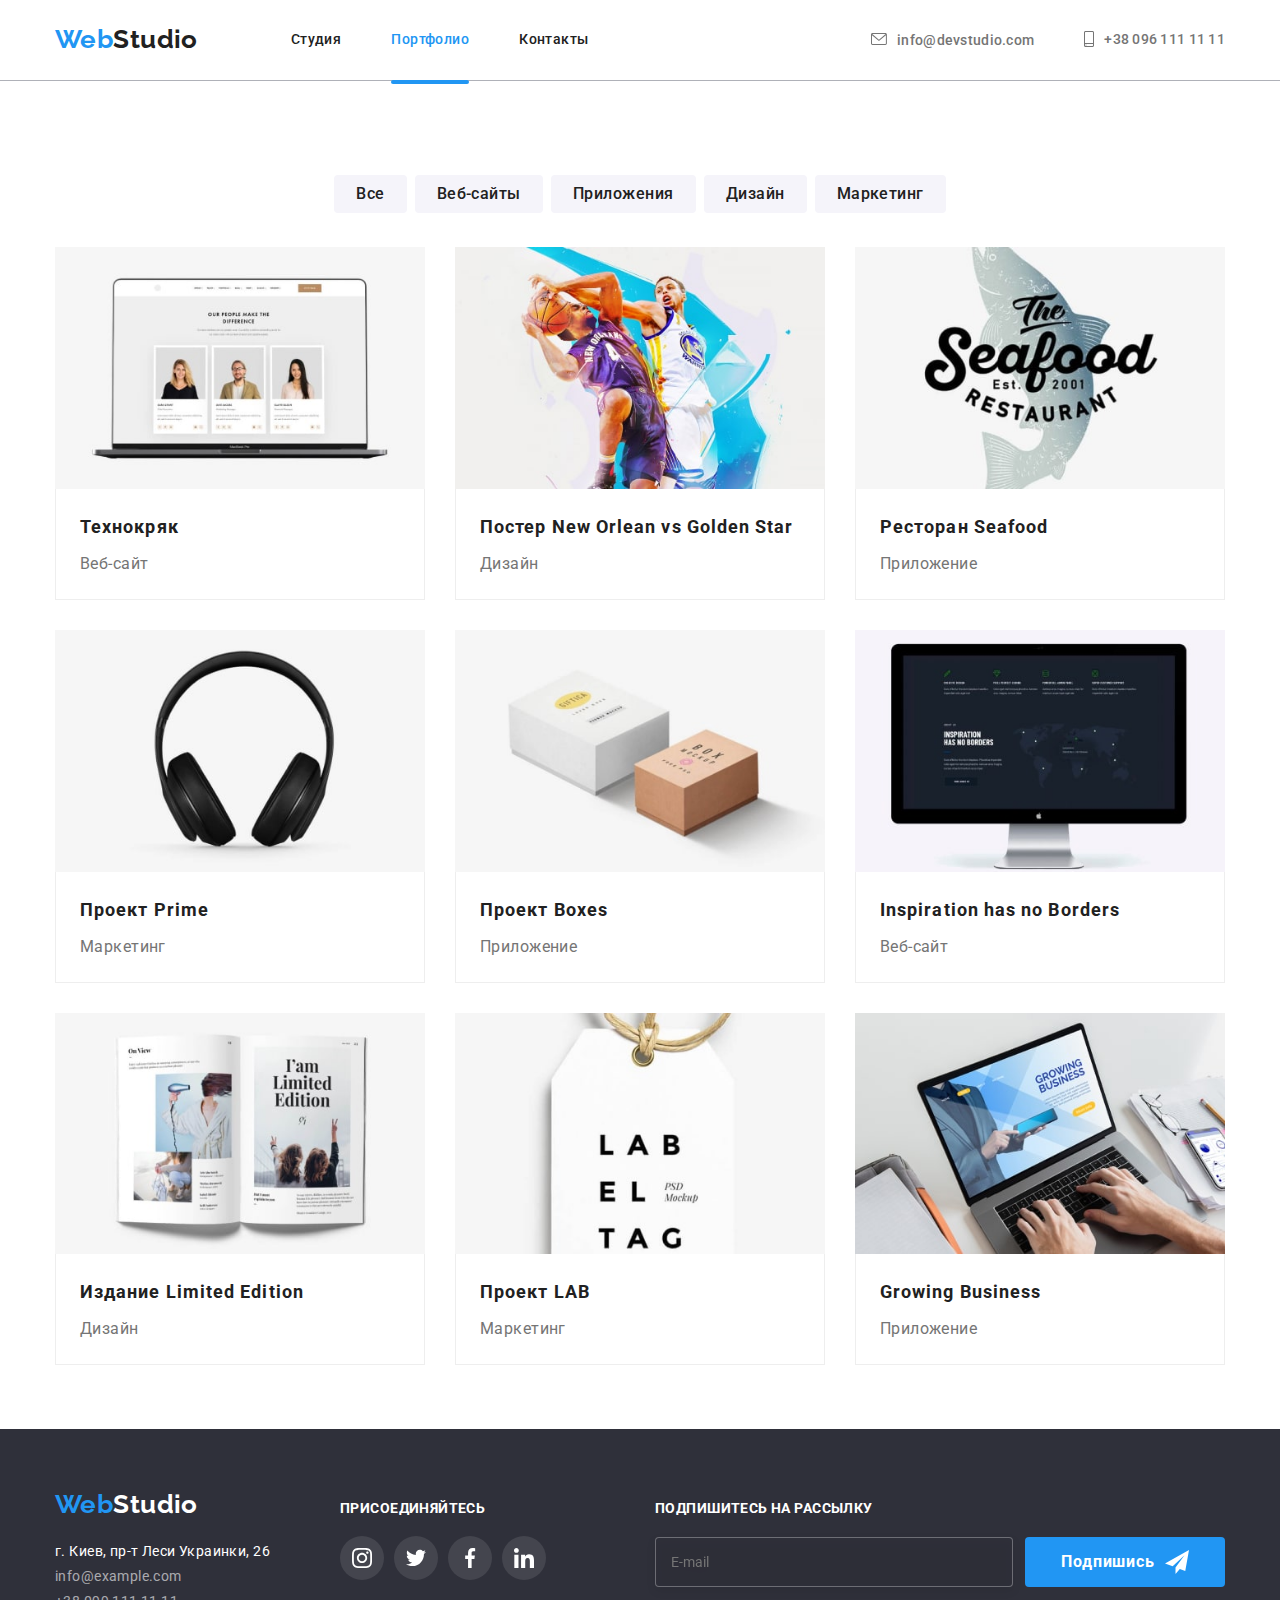
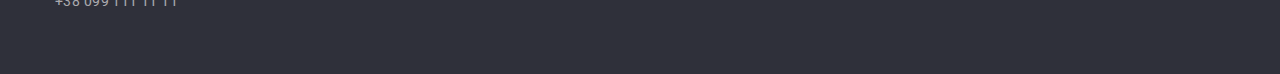
==== commit 10363003: "final8" ====
--- a/portfolio.html
+++ b/portfolio.html
@@ -43,7 +43,7 @@
 					</li>
 		
 					<li class="contact__item"><a class="contact__link" href="tel:+380961111111">
-							<svg class="contact__icon" width="10px" height="40px">
+							<svg class="contact__icon" width="10px" height="16px">
 								<use href="./images/sprite.svg#icon-smartphone"></use>
 							</svg>
 							+38 096 111 11 11</a></li>
--- a/css/main.min.css
+++ b/css/main.min.css
@@ -1,2 +1,2 @@
-:root{--color-grey: rgba(117, 117, 117, 1);--black-color: rgba(33, 33, 33, 1);--blue-color: rgba(33, 150, 243, 1);--color-white: rgb(255, 255, 255, 1);--background-section: rgb(47, 48, 58);--background-ourTeam: rgb(245, 244, 250, 1);--background-color-button: rgb(33, 150, 243);--footer-contact-color: rgba(255, 255, 255, 0.6);--background-color-filter: rgba(245, 244, 250, 1);--background-color-header: rgba(255, 255, 255, 1);--card-set-gap: 30px;--background-Hero: rgba(47, 48, 58, 0.4);--background-footer-icons: rgba(255, 255, 255, 0.1);--color-icons: rgb(175, 177, 184, 1);--cubic-bezier: cubic-bezier(0.4, 0, 0.2, 1);--border--cards: rgb(238, 238, 238)}.section{padding-top:60px;padding-bottom:60px}@media screen and (min-width: 1200px){.section{padding-top:94px;padding-bottom:94px}}*{text-decoration:none;list-style-type:none;-webkit-box-sizing:border-box;box-sizing:border-box;margin:0;padding:0}body{font-family:"Roboto", sans-serif;color:var(--black-color)}.titleNone{display:none}img{display:block;max-width:100%;height:auto}body{background-color:#ffffff;color:#212121;font-family:Roboto, sans-serif;font-weight:400;font-size:14px;letter-spacing:0.03em;overflow-x:hidden}.container{width:100%;margin:0 auto;padding-left:15px;padding-right:15px}@media screen and (min-width: 480px) and (max-width: 767px){.container{max-width:480px}}@media screen and (min-width: 768px) and (max-width: 1199px){.container{max-width:768px}}@media screen and (min-width: 1200px){.container{max-width:1200px}}.title{font-weight:bold;font-size:28px;line-height:1.166;text-align:center;letter-spacing:0.03em;margin-bottom:50px}@media screen and (min-width: 1200px){.title{font-size:36px}}.header{padding-top:24px;padding-bottom:25px;-webkit-box-align:center;-ms-flex-align:center;align-items:center;background:var(--background-color-header)}@media screen and (max-width: 767px){.header{height:60px}}.header__container{display:-webkit-box;display:-ms-flexbox;display:flex}.header{border-bottom:1px solid var(--color-icons)}.hero{text-align:center;background:var(--background-section);padding-top:118px;padding-bottom:118px;max-width:1600px;margin-right:auto;margin-left:auto;background-size:cover;background-position:center;background-repeat:no-repeat}@media screen and (max-width: 767px){.hero{max-width:480px;background-image:-webkit-gradient(linear, left top, right top, from(var(--background-Hero)), to(var(--background-Hero))),url(../../images/mobile/mob-hero.jpg);background-image:linear-gradient(to right, var(--background-Hero), var(--background-Hero)),url(../../images/mobile/mob-hero.jpg)}}@media screen and (max-width: 767px) and (min-device-pixel-ratio: 2), screen and (max-width: 767px) and (-webkit-min-device-pixel-ratio: 2), screen and (max-width: 767px) and (min-resolution: 192dpi), screen and (max-width: 767px) and (min-resolution: 2dppx){.hero{background-image:-webkit-gradient(linear, left top, right top, from(var(--background-Hero)), to(var(--background-Hero))),url(../../images/mobile/mob-hero2x.jpg);background-image:linear-gradient(to right, var(--background-Hero), var(--background-Hero)),url(../../images/mobile/mob-hero2x.jpg)}}@media screen and (min-width: 768px){.hero{background-image:-webkit-gradient(linear, left top, right top, from(var(--background-Hero)), to(var(--background-Hero))),url(../../images/tablet/tab-hero.jpg);background-image:linear-gradient(to right, var(--background-Hero), var(--background-Hero)),url(../../images/tablet/tab-hero.jpg)}}@media screen and (min-width: 768px) and (min-device-pixel-ratio: 2), screen and (min-width: 768px) and (-webkit-min-device-pixel-ratio: 2), screen and (min-width: 768px) and (min-resolution: 192dpi), screen and (min-width: 768px) and (min-resolution: 2dppx){.hero{background-image:-webkit-gradient(linear, left top, right top, from(var(--background-Hero)), to(var(--background-Hero))),url(../../images/tablet/tab-hero2x.jpg);background-image:linear-gradient(to right, var(--background-Hero), var(--background-Hero)),url(../../images/tablet/tab-hero2x.jpg)}}@media screen and (min-width: 1200px){.hero{background-image:-webkit-gradient(linear, left top, right top, from(var(--background-Hero)), to(var(--background-Hero))),url(../../images/desktop/desktop-hero.jpg);background-image:linear-gradient(to right, var(--background-Hero), var(--background-Hero)),url(../../images/desktop/desktop-hero.jpg)}}@media screen and (min-width: 1200px) and (min-device-pixel-ratio: 2), screen and (min-width: 1200px) and (-webkit-min-device-pixel-ratio: 2), screen and (min-width: 1200px) and (min-resolution: 192dpi), screen and (min-width: 1200px) and (min-resolution: 2dppx){.hero{background-image:-webkit-gradient(linear, left top, right top, from(var(--background-Hero)), to(var(--background-Hero))),url(../../images/desktop/desktop-hero2x.jpg);background-image:linear-gradient(to right, var(--background-Hero), var(--background-Hero)),url(../../images/desktop/desktop-hero2x.jpg)}}@media screen and (min-width: 1200px){.hero{padding-top:200px;padding-bottom:200px;max-width:1600px}}.hero__title{color:var(--color-white);font-style:normal;font-weight:900;font-size:26px;line-height:1.363;margin-bottom:30px;text-align:center}@media screen and (min-width: 1200px){.hero__title{font-size:44px;line-height:1.36}}.hero__button{display:inline-block;font-family:inherit;background-color:var(--background-color-button);color:var(--color-white);border:none;font-weight:bold;font-size:16px;line-height:1.875;-webkit-box-align:center;-ms-flex-align:center;align-items:center;cursor:pointer;padding:10px 32px;border-radius:4px}.hero__button:hover,.hero__button:focus{color:var(--color-white)}.description{padding-top:60px}@media screen and (min-width: 1200px){.description{padding-top:94px}}@media screen and (min-width: 768px){.description__list{display:-webkit-box;display:-ms-flexbox;display:flex;-ms-flex-wrap:wrap;flex-wrap:wrap;margin-left:-30px}}.description__icon{display:-webkit-box;display:-ms-flexbox;display:flex;width:100%;height:120px;-webkit-box-pack:center;-ms-flex-pack:center;justify-content:center;-webkit-box-align:center;-ms-flex-align:center;align-items:center;background-color:var(--background-color-filter);border-radius:4px;margin-bottom:30px}@media screen and (min-width: 768px){.description__item{-ms-flex-preferred-size:calc((100% - 60px) / 2);flex-basis:calc((100% - 60px) / 2);margin-left:30px}}@media screen and (min-width: 1200px){.description__item{-ms-flex-preferred-size:calc((100% - 120px) / 4);flex-basis:calc((100% - 120px) / 4)}}.description__title{font-weight:bold;font-size:14px;line-height:1.142;letter-spacing:0.03em;text-transform:uppercase;margin-bottom:10px;text-align:center}@media screen and (min-width: 768px){.description__title{text-align:left}}.description__text{-webkit-box-align:center;-ms-flex-align:center;align-items:center;font-weight:normal;font-size:14px;line-height:1.714;letter-spacing:0.03em;color:var(--color-grey);margin-bottom:30px}.work{padding-top:0}@media screen and (max-width: 1199px){.work{display:none}}.work{padding-top:94px;padding-bottom:94px}.work__list{display:-webkit-box;display:-ms-flexbox;display:flex;-webkit-box-pack:center;-ms-flex-pack:center;justify-content:center}.work__item{position:relative}.work__item:not(:last-child){display:-webkit-box;display:-ms-flexbox;display:flex;margin-right:30px}.work__overlay{display:-webkit-box;display:-ms-flexbox;display:flex;-webkit-box-pack:center;-ms-flex-pack:center;justify-content:center;-webkit-box-align:center;-ms-flex-align:center;align-items:center;background:rgba(47,48,58,0.8);height:70px;width:370px;position:absolute;color:var(--color-white);bottom:0;width:370px}.team__list{text-align:center;margin-bottom:-30px}@media screen and (min-width: 768px){.team__list{display:-webkit-box;display:-ms-flexbox;display:flex;-ms-flex-wrap:wrap;flex-wrap:wrap;margin-left:-30px}}.team__item{margin-bottom:30px;background-color:var(--color-white);-webkit-box-shadow:0px 1px 3px rgba(0,0,0,0.12),0px 1px 1px rgba(0,0,0,0.14),0px 2px 1px rgba(0,0,0,0.2);box-shadow:0px 1px 3px rgba(0,0,0,0.12),0px 1px 1px rgba(0,0,0,0.14),0px 2px 1px rgba(0,0,0,0.2);border-radius:0px 0px 4px 4px}@media screen and (min-width: 768px){.team__item{-ms-flex-preferred-size:calc((100% - 60px) / 2);flex-basis:calc((100% - 60px) / 2);margin-left:30px}}@media screen and (min-width: 1200px){.team__item{-ms-flex-preferred-size:calc((100% - 120px) / 4);flex-basis:calc((100% - 120px) / 4)}}.team{padding-top:60px;padding-bottom:60px;background:var(--background-ourTeam)}@media screen and (min-width: 1200px){.team{padding-top:94px;padding-bottom:94px}}.team__box{padding-top:30px;padding-right:32px;padding-bottom:24px;padding-left:32px}@media screen and (min-width: 1200px){.team__box{padding-bottom:30px}}.team__name{font-weight:500;font-size:16px;line-height:1.187;text-align:center;letter-spacing:0.03em;margin-bottom:10px}.team__work{font-weight:normal;font-size:16px;line-height:1.187;text-align:center;letter-spacing:0.03em;margin-bottom:16px}.clients{padding-top:94px;padding-bottom:94px}.clients__list{display:-webkit-box;display:-ms-flexbox;display:flex;-ms-flex-wrap:wrap;flex-wrap:wrap;margin-left:-30px;margin-top:-30px}@media screen and (min-width: 1200px){.clients__list{-ms-flex-wrap:nowrap;flex-wrap:nowrap}}.clients__item{-ms-flex-preferred-size:calc((100% - 60px) / 2);flex-basis:calc((100% - 60px) / 2);margin-left:30px;margin-top:30px}@media screen and (min-width: 768px) and (max-width: 1199px){.clients__item{-ms-flex-preferred-size:calc((100% - 90px) / 3);flex-basis:calc((100% - 90px) / 3)}}.clients__link{border:1px solid #afb1b8;fill:var(--color-icons);display:-webkit-box;display:-ms-flexbox;display:flex;height:92px;border-radius:4px;-webkit-box-pack:center;-ms-flex-pack:center;justify-content:center;-webkit-box-align:center;-ms-flex-align:center;align-items:center;-webkit-transition:fill 250ms var(--cubic-bezier),border 250ms var(--cubic-bezier);transition:fill 250ms var(--cubic-bezier),border 250ms var(--cubic-bezier)}.clients__link:focus,.clients__link:hover{fill:var(--blue-color);border-color:var(--blue-color)}.clients__icon{display:-webkit-box;display:-ms-flexbox;display:flex;-webkit-box-align:center;-ms-flex-align:center;align-items:center;-webkit-box-pack:center;-ms-flex-pack:center;justify-content:center;width:106px;height:60px;background-color:var(--color-white)}.clients__icon:focus,.clients__icon:hover{fill:var(--blue-color);border-color:var(--blue-color)}.footer{padding-top:60px;padding-bottom:60px;background-color:var(--background-section)}.footer-address__white{color:var(--color-white)}.footer__box{text-align:left;font-style:normal;font-weight:normal;font-size:14px;line-height:1.714;letter-spacing:0.03em;color:var(--color-white)}.footer-container{text-align:center}@media screen and (min-width: 1200px){.footer-container{display:-webkit-box;display:-ms-flexbox;display:flex}}@media screen and (min-width: 1200px){.footer-container{display:-webkit-box;display:-ms-flexbox;display:flex;-webkit-box-align:baseline;-ms-flex-align:baseline;align-items:baseline;text-align:left}}@media screen and (min-width: 768px){.footer__tablet{display:-webkit-box;display:-ms-flexbox;display:flex;-ms-flex-pack:distribute;justify-content:space-around;-webkit-box-align:baseline;-ms-flex-align:baseline;align-items:baseline;margin-bottom:60px}}.portfolio{padding-top:94px;padding-bottom:94px}.portfolio-cards{margin-bottom:-30px}@media screen and (min-width: 768px){.portfolio-cards{display:-webkit-box;display:-ms-flexbox;display:flex;-ms-flex-wrap:wrap;flex-wrap:wrap;margin-top:30px;margin-left:-30px}}.portfolio-cards__list{width:100%;margin-bottom:30px}@media screen and (min-width: 768px){.portfolio-cards__list{-ms-flex-preferred-size:calc((100% - 60px) / 2);flex-basis:calc((100% - 60px) / 2);margin-left:30px}}@media screen and (min-width: 1200px){.portfolio-cards__list{-ms-flex-preferred-size:calc((100% - 90px) / 3);flex-basis:calc((100% - 90px) / 3)}}.portfolio-cards__link{display:-webkit-box;display:-ms-flexbox;display:flex;-webkit-box-orient:vertical;-webkit-box-direction:normal;-ms-flex-direction:column;flex-direction:column;height:100%;-webkit-transition:-webkit-box-shadow 250ms cubic-bezier(0.4, 0, 0.2, 1);transition:-webkit-box-shadow 250ms cubic-bezier(0.4, 0, 0.2, 1);transition:box-shadow 250ms cubic-bezier(0.4, 0, 0.2, 1);transition:box-shadow 250ms cubic-bezier(0.4, 0, 0.2, 1), -webkit-box-shadow 250ms cubic-bezier(0.4, 0, 0.2, 1)}.portfolio-cards__link:hover,.portfolio-cards__link:focus{-webkit-box-shadow:0px 1px 1px rgba(0,0,0,0.12),0px 4px 4px rgba(0,0,0,0.06),1px 4px 6px rgba(0,0,0,0.16);box-shadow:0px 1px 1px rgba(0,0,0,0.12),0px 4px 4px rgba(0,0,0,0.06),1px 4px 6px rgba(0,0,0,0.16)}.portfolio-cards__thumb{position:relative;overflow:hidden}.portfolio-overlay__text{position:absolute;width:100%;height:100%;font-size:14px;line-height:1.56;display:-webkit-box;display:-ms-flexbox;display:flex;-webkit-box-pack:center;-ms-flex-pack:center;justify-content:center;-webkit-box-align:center;-ms-flex-align:center;align-items:center;margin:0;padding-left:24px;padding-right:24px;color:var(--color-white);background-color:rgba(33,150,243,0.9);-webkit-transform:translateY(100%);transform:translateY(100%);-webkit-transition:-webkit-transform 250ms cubic-bezier(0.4, 0, 0.2, 1);transition:-webkit-transform 250ms cubic-bezier(0.4, 0, 0.2, 1);transition:transform 250ms cubic-bezier(0.4, 0, 0.2, 1);transition:transform 250ms cubic-bezier(0.4, 0, 0.2, 1), -webkit-transform 250ms cubic-bezier(0.4, 0, 0.2, 1)}.portfolio-cards__link:hover .portfolio-overlay__text,.portfolio-cards__link:focus .portfolio-overlay__text{-webkit-transform:translateY(0);transform:translateY(0)}@media screen and (min-width: 480px){.portfolio-overlay__text{font-size:18px}}.portfolio-name{-webkit-box-flex:1;-ms-flex-positive:1;flex-grow:1;padding:20px 24px;border-bottom:1px solid var(--border--cards);border-left:1px solid var(--border--cards);border-right:1px solid var(--border--cards)}.portfolio-name__title{font-weight:700;font-size:18px;line-height:2;letter-spacing:0.06em;margin-bottom:4px;color:var(--black-color)}.portfolio-name__text{color:var(--color-grey);font-size:16px;line-height:1.88}.navigation__logo{display:block;color:var(--black-color);font-family:Raleway;font-weight:bold;font-size:26px;line-height:1.192}.navigation__web{color:var(--blue-color)}.footer__logo{display:block;color:var(--black-color);font-family:Raleway;font-weight:bold;font-size:26px;line-height:1.192;margin-bottom:20px}@media screen and (max-width: 767px){.footer__logo{text-align:center}}.nav{display:-webkit-box;display:-ms-flexbox;display:flex}.nav .nav-list__link--studio.current{color:var(--blue-color)}@media screen and (min-width: 767px){.nav{display:-webkit-box;display:-ms-flexbox;display:flex;-webkit-box-align:center;-ms-flex-align:center;align-items:center}}.nav-list{display:-webkit-box;display:-ms-flexbox;display:flex;-webkit-box-align:center;-ms-flex-align:center;align-items:center;margin-left:93px}.nav-list>.nav-list__item:not(:last-child){margin-right:50px}@media screen and (max-width: 767px){.nav-list{display:none}}@media screen and (min-width: 768px) and (max-width: 1199px){.nav-list{margin-left:88px}}@media screen and (min-width: 1200px){.nav-list{margin-left:93px}}.nav-list__item{display:block}.nav-list__link--studio{position:relative;text-decoration:none;color:var(--black-color);font-weight:500;font-size:14px;line-height:1.142;-webkit-transition:color 250ms var(--cubic-bezier);transition:color 250ms var(--cubic-bezier)}.nav-list__link--studio.current::after{margin-top:32px;display:block;content:"";position:absolute;width:100%;height:4px;background:#2196f3;border-radius:2px}.nav-list__link--studio:hover,.nav-list__link--studio:focus{color:var(--blue-color)}.contact__list>.contact__item:not(:last-child){margin-right:50px}.nav-list__link--portfolio.current::after{margin-top:32px;display:block;content:"";position:absolute;width:100%;height:4px;background:#2196f3;border-radius:2px}.nav .nav-list__link--portfolio.current{color:var(--blue-color)}.nav-list__link--portfolio{color:var(--black-color);font-weight:500;font-size:14px;line-height:1.142;position:relative;-webkit-transition:color 250ms var(--cubic-bezier);transition:color 250ms var(--cubic-bezier)}.nav-list__link--portfolio:hover,.nav-list__link--portfolio:focus{color:var(--blue-color)}.contact__list{display:-webkit-box;display:-ms-flexbox;display:flex;margin-left:auto}@media screen and (max-width: 767px){.contact__list{display:none}}@media screen and (min-width: 768px) and (max-width: 1199px){.contact__list{-webkit-box-orient:vertical;-webkit-box-direction:normal;-ms-flex-direction:column;flex-direction:column;margin-left:30px}}@media screen and (min-width: 1200px){.contact__list{-webkit-box-align:center;-ms-flex-align:center;align-items:center}}.nav-list__link--contact{color:var(--black-color);font-weight:500;font-size:14px;line-height:1.142}.contact__icon{fill:currentColor;margin-right:10px}.contact__link{display:-webkit-box;display:-ms-flexbox;display:flex;-webkit-box-align:center;-ms-flex-align:center;align-items:center;color:var(--color-grey);font-weight:500;font-size:14px;line-height:1.142;letter-spacing:0.02em;-webkit-transition:color 250ms var(--cubic-bezier);transition:color 250ms var(--cubic-bezier)}.contact__link:hover,.contact__link:focus{color:var(--blue-color)}.footer-form{margin-left:auto}.footer-form__title{display:block;margin-bottom:20px;font-weight:bold;font-size:14px;line-height:1.14;letter-spacing:0.03em;text-transform:uppercase;color:var(--color-white)}@media screen and (max-width: 767px){.footer-form__title{text-align:center}}@media screen and (min-width: 1200px){.footer-form__list{display:-webkit-box;display:-ms-flexbox;display:flex}}.footer-form__mail{width:358px;height:50px;padding:15px;margin-right:12px;border:1px solid rgba(255,255,255,0.3);-webkit-filter:drop-shadow(0px 4px 4px rgba(0,0,0,0.15));filter:drop-shadow(0px 4px 4px rgba(0,0,0,0.15));border-radius:4px;background-color:var(--background-Hero);color:var(--color-white)}@media screen and (max-width: 767px){.footer-form__mail{margin-bottom:20px;width:100%}}@media screen and (min-width: 768px) and (max-width: 1199px){.footer-form__mail{width:450px;margin-left:auto;margin-right:auto;margin-bottom:20px}}@media screen and (min-width: 1200px){.footer-form__mail{display:inline-block;width:358px;margin-right:12px;margin-bottom:0}}.footer-form__button{display:-webkit-box;display:-ms-flexbox;display:flex;-webkit-box-pack:center;-ms-flex-pack:center;justify-content:center;-webkit-box-align:center;-ms-flex-align:center;align-items:center;width:200px;height:50px;font-weight:bold;font-size:16px;line-height:1.87;letter-spacing:0.06em;color:var(--color-white);background-color:var(--blue-color);-webkit-box-shadow:0px,4px,4px #000;box-shadow:0px,4px,4px #000;border-radius:4px;border:none;cursor:pointer;margin:0 auto}@media screen and (min-width: 480px) and (max-width: 767px){.footer-form__button{margin:0 auto}}.footer-form__svg{margin-left:10px;fill:var(--color-white)}.portfolio-filter{margin-bottom:34px;display:-webkit-box;display:-ms-flexbox;display:flex}@media screen and (max-width: 767px){.portfolio-filter{-ms-flex-wrap:wrap;flex-wrap:wrap}}@media screen and (min-width: 768px){.portfolio-filter{-webkit-box-pack:center;-ms-flex-pack:center;justify-content:center}}.portfolio-filter__button{background:var(--background-color-filter);color:var(--black-color);font-family:inherit;font-weight:500;font-size:16px;line-height:1.625;text-align:center;letter-spacing:0.03em;border:none;border-radius:4px;cursor:pointer;padding:6px 22px;-webkit-transition:background 250ms var(--cubic-bezier),color 250ms var(--cubic-bezier),-webkit-box-shadow 250ms var(--cubic-bezier);transition:background 250ms var(--cubic-bezier),color 250ms var(--cubic-bezier),-webkit-box-shadow 250ms var(--cubic-bezier);transition:background 250ms var(--cubic-bezier),color 250ms var(--cubic-bezier),box-shadow 250ms var(--cubic-bezier);transition:background 250ms var(--cubic-bezier),color 250ms var(--cubic-bezier),box-shadow 250ms var(--cubic-bezier),-webkit-box-shadow 250ms var(--cubic-bezier)}.portfolio-filter__item:not(:last-child){margin-right:8px}@media screen and (max-width: 767px){.portfolio-filter__item{margin-bottom:15px}}.portfolio-filter__button:hover,.portfolio-filter__button:focus{background:var(--background-color-button);color:var(--color-white);-webkit-box-shadow:0px 1px 1px rgba(0,0,0,0.12),0px 4px 4px rgba(0,0,0,0.06),1px 4px 6px rgba(0,0,0,0.16);box-shadow:0px 1px 1px rgba(0,0,0,0.12),0px 4px 4px rgba(0,0,0,0.06),1px 4px 6px rgba(0,0,0,0.16)}.back-drop{position:fixed;top:0;left:0;width:100%;height:100%;background-color:rgba(0,0,0,0.2);opacity:1;-webkit-transition:opacity 250ms var(--cubic-bezier),visibility 250ms var(--cubic-bezier);transition:opacity 250ms var(--cubic-bezier),visibility 250ms var(--cubic-bezier)}.back-drop.is-hidden{opacity:0;pointer-events:none;visibility:hidden}.back-drop.is-hidden .modal-section{-webkit-transform:translate(-50%, -50%) scale(0.8);transform:translate(-50%, -50%) scale(0.8)}@media screen and (max-width: 479px){.back-drop{display:-webkit-box;display:-ms-flexbox;display:flex;-webkit-box-pack:center;-ms-flex-pack:center;justify-content:center;padding:20px 15px}}@media screen and (min-width: 480px) and (max-width: 767px){.back-drop{display:-webkit-box;display:-ms-flexbox;display:flex;-webkit-box-pack:center;-ms-flex-pack:center;justify-content:center;padding:93px 15px}}.modal-section{position:absolute;width:100%;height:100%;max-width:450px;max-height:609px;top:50%;left:50%;padding:40px;background:var(--color-white);-webkit-transform:scale(1) translate(-50%, -50%);transform:scale(1) translate(-50%, -50%);-webkit-transition:visibility 250ms var(--cubic-bezier),-webkit-transform 250ms var(--cubic-bezier);transition:visibility 250ms var(--cubic-bezier),-webkit-transform 250ms var(--cubic-bezier);transition:transform 250ms var(--cubic-bezier),visibility 250ms var(--cubic-bezier);transition:transform 250ms var(--cubic-bezier),visibility 250ms var(--cubic-bezier),-webkit-transform 250ms var(--cubic-bezier)}@media screen and (min-width: 768px){.modal-section{position:absolute;top:50%;left:50%;-webkit-transform:translate(-50%, -50%) scale(1);transform:translate(-50%, -50%) scale(1)}}@media screen and (min-width: 1200px){.modal-section{max-width:528px;max-height:581px}}.modal-section__close{display:-webkit-box;display:-ms-flexbox;display:flex;position:absolute;-webkit-box-pack:center;-ms-flex-pack:center;justify-content:center;top:8px;right:8px;width:30px;height:30px;-webkit-box-align:center;-ms-flex-align:center;align-items:center;border-radius:50%;margin-left:auto;background:var(--color-white);border:1px solid rgba(0,0,0,0.1);cursor:pointer;-webkit-transition:fill 250ms var(--cubic-bezier);transition:fill 250ms var(--cubic-bezier)}.modal-section__close:hover,.modal-section__close:focus{fill:var(--blue-color)}.modal-form{display:-webkit-box;display:-ms-flexbox;display:flex;-webkit-box-orient:vertical;-webkit-box-direction:normal;-ms-flex-direction:column;flex-direction:column;margin-left:auto;margin-right:auto}.modal-form__title{font-weight:bold;font-size:20px;line-height:1.15;text-align:center;letter-spacing:0.03em;color:var(--black-color);margin-bottom:12px}@media screen and (max-width: 479px){.modal-form__title{font-size:15px}}@media screen and (min-width: 1200px){.modal-form__title{line-height:1.15}}.modal-form__name{font-size:12px;line-height:14px;letter-spacing:0.01em;color:var(--color-grey);display:inline-block;margin-bottom:10px}.modal-form__item{position:relative;display:block;margin-top:4px}.modal-form__input{display:block;height:40px;width:100%;padding-top:12px;padding-bottom:12px;padding-left:42px;border:1px solid rgba(33,33,33,0.2);border-radius:4px;-webkit-transition:border 250ms var(--cubic-bezier);transition:border 250ms var(--cubic-bezier)}.modal-form__input:focus,.modal-form__input:hover{border-color:var(--blue-color)}.modal-form__input:focus+.modal-form__svg,.modal-form__input:hover+.modal-form__svg{fill:var(--blue-color)}@media screen and (max-width: 479px){.modal-form__input{height:30px}}.modal-form__svg{fill:var(--black-color);margin-bottom:4px;top:50%;left:12px;-webkit-transform:translateY(-50%);transform:translateY(-50%);position:absolute;-webkit-transition:fill 250ms var(--cubic-bezier);transition:fill 250ms var(--cubic-bezier)}.modal-form__textarea{resize:none;width:100%;height:120px;padding:12px 16px;border:1px solid rgba(33,33,33,0.2);border-radius:4px;-webkit-transition:border 250ms var(--cubic-bezier);transition:border 250ms var(--cubic-bezier)}.modal-form__textarea::-webkit-input-placeholder{font-size:14px;line-height:16px;letter-spacing:0.01em;color:rgba(117,117,117,0.5)}.modal-form__textarea:-ms-input-placeholder{font-size:14px;line-height:16px;letter-spacing:0.01em;color:rgba(117,117,117,0.5)}.modal-form__textarea::-ms-input-placeholder{font-size:14px;line-height:16px;letter-spacing:0.01em;color:rgba(117,117,117,0.5)}.modal-form__textarea::placeholder{font-size:14px;line-height:16px;letter-spacing:0.01em;color:rgba(117,117,117,0.5)}@media screen and (min-width: 1200px){.modal-form__textarea::-webkit-input-placeholder{font-size:12px;line-height:1.17}.modal-form__textarea:-ms-input-placeholder{font-size:12px;line-height:1.17}.modal-form__textarea::-ms-input-placeholder{font-size:12px;line-height:1.17}.modal-form__textarea::placeholder{font-size:12px;line-height:1.17}}.modal-form__textarea:focus,.modal-form__textarea:hover{border-color:var(--blue-color)}@media screen and (max-width: 479px){.modal-form__textarea{height:100px}}.modal-check__contract{display:inline-block;font-size:12px;line-height:1.17;color:var(--blue-color);border-bottom:1px solid var(--blue-color)}@media screen and (min-width: 1200px){.modal-check__contract{font-size:14px}}.modal-form__button{display:inline-block;font-family:inherit;background-color:var(--background-color-button);color:var(--color-white);border:none;font-weight:bold;font-size:16px;line-height:1.875;-webkit-box-align:center;-ms-flex-align:center;align-items:center;cursor:pointer;padding:10px 55px;border-radius:4px;margin:auto}.modal-check__box{-webkit-appearance:none;-moz-appearance:none;appearance:none;position:absolute}.modal-check{font-size:12px;color:var(--color-grey);margin-bottom:30px;display:-webkit-box;display:-ms-flexbox;display:flex}.modal-check__svg{width:16px;height:15px;border:1px solid black;border-radius:4px;display:inline-block;cursor:pointer}.modal-check__box:focus ~ .modal-check__svg{border-color:var(--blue-color)}.modal-check__box:checked ~ .modal-check__svg{background-color:var(--blue-color);border-color:var(--blue-color);-webkit-box-align:center;-ms-flex-align:center;align-items:center;-webkit-box-pack:center;-ms-flex-pack:center;justify-content:center;background-image:url("../images/check.svg");background-size:contain;background-origin:border-box}.social__list{display:-webkit-box;display:-ms-flexbox;display:flex;-webkit-box-align:center;-ms-flex-align:center;align-items:center;-webkit-box-pack:justify;-ms-flex-pack:justify;justify-content:space-between;margin-left:auto;margin-right:auto;width:206px}.social__item:not(:last-child){margin-right:10px}.social__link{fill:var(--color-icons);display:-webkit-box;display:-ms-flexbox;display:flex;-webkit-box-pack:center;-ms-flex-pack:center;justify-content:center;-webkit-box-align:center;-ms-flex-align:center;align-items:center;border-radius:50%;width:44px;height:44px;-webkit-transition:fill 250ms var(--cubic-bezier),background 250ms var(--cubic-bezier);transition:fill 250ms var(--cubic-bezier),background 250ms var(--cubic-bezier)}.social__icon{width:20px;height:20px}.social__link:hover,.social__link:focus{fill:var(--color-white);background:var(--blue-color);border-radius:50%}@media screen and (min-width: 1200px){.footer-icon__box{margin-left:70px}}.footer-icon__title{font-weight:bold;font-size:14px;line-height:inherit;letter-spacing:inherit;text-transform:uppercase;color:var(--color-white);margin-bottom:20px}@media screen and (max-width: 767px){.footer-icon__title{text-align:center}}.footer-icon__list{width:206px;display:-webkit-box;display:-ms-flexbox;display:flex;-webkit-box-align:center;-ms-flex-align:center;align-items:center}@media screen and (max-width: 767px){.footer-icon__list{margin:0 auto;margin-bottom:60px}}.footer-icon__svg{width:20px;height:20px;fill:var(--color-white)}.footer-icon__link{display:-webkit-box;display:-ms-flexbox;display:flex;background-color:var(--background-footer-icons);width:44px;height:44px;border-radius:50%;-webkit-box-pack:center;-ms-flex-pack:center;justify-content:center;-webkit-box-align:center;-ms-flex-align:center;align-items:center;-webkit-transition:background-color 250ms var(--cubic-bezier);transition:background-color 250ms var(--cubic-bezier)}.footer-icon__item:not(:last-child){margin-right:10px}.footer-icon__link:hover,.footer-icon__link:focus{fill:var(--color-white);background:var(--blue-color);border-radius:50%}.footer-address{font-style:normal}@media screen and (max-width: 767px){.footer-address{text-align:center;margin-bottom:60px}}.footer__web{color:var(--blue-color)}.footer-address>.footer-section__logo{margin-bottom:20px}.footer-address__link{text-decoration:none;font-weight:normal;font-size:14px;line-height:24px;letter-spacing:0.03em;color:var(--footer-contact-color);-webkit-transition:color 250ms var(--cubic-bezier);transition:color 250ms var(--cubic-bezier);padding-top:9px}.footer-address__link:hover,.footer-address__link:focus{color:var(--blue-color)}.menu-open{display:-webkit-inline-box;display:-ms-inline-flexbox;display:inline-flex;margin-left:auto;padding:0;border:0;background-color:transparent;color:var(--black-color)}.menu-open:hover,.menu-open:focus{color:var(--blue-color)}@media screen and (min-width: 768px){.menu-open{display:none}}.menu-icon{fill:currentColor}@media screen and (max-width: 767px){.mob-menu{position:fixed;top:0;left:0;width:100vw;height:100vh;background-color:#ffffff;overflow:auto;opacity:1;z-index:2}}@media screen and (min-width: 768px){.mob-menu{display:none}}@media screen and (max-width: 767px){.mob-menu.is-hidden{opacity:0;visibility:hidden;pointer-events:none}}.mob-menu__container{position:relative;display:-webkit-box;display:-ms-flexbox;display:flex;-webkit-box-orient:vertical;-webkit-box-direction:normal;-ms-flex-direction:column;flex-direction:column;-webkit-box-pack:justify;-ms-flex-pack:justify;justify-content:space-between;height:100%;padding:48px 40px}.mob-menu__close{position:absolute;top:10px;right:15px;padding:0;border:0;background-color:transparent;color:var(--black-color)}.mob-menu__close:hover,.mob-menu__close:focus{color:var(--blue-color)}@media screen and (min-width: 768px){.mob-menu__close{display:none}}.mob-menu__nav-list{margin-bottom:-32px}@media screen and (max-width: 479px){.mob-menu__nav-list{margin-bottom:-22px}}.mob-menu__nav-item{margin-bottom:32px}@media screen and (max-width: 479px){.mob-menu__nav-item{margin-bottom:22px}}.mob-menu__nav-link{font-weight:500;font-size:40px;line-height:1.18;letter-spacing:0.02em;color:var(--black-color)}.mob-menu__nav-link--current{color:var(--blue-color)}.mob-menu__nav-link:hover,.mob-menu__nav-link:focus{color:var(--blue-color)}@media screen and (max-width: 479px){.mob-menu__nav-link{font-size:30px}}.mob-menu__contacts-list{margin-bottom:64px}@media screen and (max-width: 479px){.mob-menu__contacts-list{margin-bottom:34px}}.mob-menu__contacts-item:not(:last-child){margin-bottom:32px}@media screen and (max-width: 479px){.mob-menu__contacts-item:not(:last-child){margin-bottom:22px}}.mob-menu__contacts-link{font-weight:500;font-size:24px;line-height:1.17;letter-spacing:0.02em;color:var(--color-grey)}.mob-menu__contacts-link:hover,.mob-menu__contacts-link:focus{font-size:34px;line-height:1.18;color:var(--blue-color)}@media screen and (max-width: 479px){.mob-menu__contacts-link{font-size:18px}}.mob-menu__media-list{display:-webkit-box;display:-ms-flexbox;display:flex}.mob-menu__media-item:not(:last-child){margin-right:10px}.mob-menu__media-item:not(:last-child):not(:last-child)::after{content:"";width:22px;height:0px;margin-left:10px;border:1px solid rgba(33,33,33,0.2);-webkit-transform:rotate(90deg);transform:rotate(90deg)}@media screen and (max-width: 479px){.mob-menu__media-item:not(:last-child){margin-right:7px}.mob-menu__media-item:not(:last-child):not(:last-child)::after{width:19px;margin-left:7px}}.mob-menu__media-link{font-weight:500;font-size:18px;line-height:1.22;letter-spacing:0.02em;color:#2196f3}@media screen and (max-width: 479px){.mob-menu__media-link{font-size:12px}}
+:root{--color-grey: rgba(117, 117, 117, 1);--black-color: rgba(33, 33, 33, 1);--blue-color: rgba(33, 150, 243, 1);--color-white: rgb(255, 255, 255, 1);--background-section: rgb(47, 48, 58);--background-ourTeam: rgb(245, 244, 250, 1);--background-color-button: rgb(33, 150, 243);--footer-contact-color: rgba(255, 255, 255, 0.6);--background-color-filter: rgba(245, 244, 250, 1);--background-color-header: rgba(255, 255, 255, 1);--card-set-gap: 30px;--background-Hero: rgba(47, 48, 58, 0.4);--background-footer-icons: rgba(255, 255, 255, 0.1);--color-icons: rgb(175, 177, 184, 1);--cubic-bezier: cubic-bezier(0.4, 0, 0.2, 1);--border--cards: rgb(238, 238, 238)}.section{padding-top:60px;padding-bottom:60px}@media screen and (min-width: 1200px){.section{padding-top:94px;padding-bottom:94px}}*{text-decoration:none;list-style-type:none;-webkit-box-sizing:border-box;box-sizing:border-box;margin:0;padding:0}body{font-family:"Roboto", sans-serif;color:var(--black-color)}.titleNone{display:none}img{display:block;max-width:100%;height:auto}body{background-color:#ffffff;color:#212121;font-family:Roboto, sans-serif;font-weight:400;font-size:14px;letter-spacing:0.03em;overflow-x:hidden}.container{width:100%;margin:0 auto;padding-left:15px;padding-right:15px}@media screen and (min-width: 480px) and (max-width: 767px){.container{max-width:480px}}@media screen and (min-width: 768px) and (max-width: 1199px){.container{max-width:768px}}@media screen and (min-width: 1200px){.container{max-width:1200px}}.title{font-weight:bold;font-size:28px;line-height:1.166;text-align:center;letter-spacing:0.03em;margin-bottom:50px}@media screen and (min-width: 1200px){.title{font-size:36px}}.header{padding-top:24px;padding-bottom:25px;-webkit-box-align:center;-ms-flex-align:center;align-items:center;background:var(--background-color-header)}@media screen and (max-width: 767px){.header{height:60px}}.header__container{display:-webkit-box;display:-ms-flexbox;display:flex}.header{border-bottom:1px solid var(--color-icons)}.hero{text-align:center;background:var(--background-section);padding-top:118px;padding-bottom:118px;max-width:1600px;margin-right:auto;margin-left:auto;background-size:cover;background-position:center;background-repeat:no-repeat}@media screen and (max-width: 767px){.hero{max-width:480px;background-image:-webkit-gradient(linear, left top, right top, from(var(--background-Hero)), to(var(--background-Hero))),url(./../images/mobile/mob-hero.jpg);background-image:linear-gradient(to right, var(--background-Hero), var(--background-Hero)),url(./../images/mobile/mob-hero.jpg)}}@media screen and (max-width: 767px) and (min-device-pixel-ratio: 2), screen and (max-width: 767px) and (-webkit-min-device-pixel-ratio: 2), screen and (max-width: 767px) and (min-resolution: 192dpi), screen and (max-width: 767px) and (min-resolution: 2dppx){.hero{background-image:-webkit-gradient(linear, left top, right top, from(var(--background-Hero)), to(var(--background-Hero))),url(./../images/mobile/mob-hero2x.jpg);background-image:linear-gradient(to right, var(--background-Hero), var(--background-Hero)),url(./../images/mobile/mob-hero2x.jpg)}}@media screen and (min-width: 768px){.hero{background-image:-webkit-gradient(linear, left top, right top, from(var(--background-Hero)), to(var(--background-Hero))),url(./../images/tablet/tab-hero.jpg);background-image:linear-gradient(to right, var(--background-Hero), var(--background-Hero)),url(./../images/tablet/tab-hero.jpg)}}@media screen and (min-width: 768px) and (min-device-pixel-ratio: 2), screen and (min-width: 768px) and (-webkit-min-device-pixel-ratio: 2), screen and (min-width: 768px) and (min-resolution: 192dpi), screen and (min-width: 768px) and (min-resolution: 2dppx){.hero{background-image:-webkit-gradient(linear, left top, right top, from(var(--background-Hero)), to(var(--background-Hero))),url(./../images/tablet/tab-hero2x.jpg);background-image:linear-gradient(to right, var(--background-Hero), var(--background-Hero)),url(./../images/tablet/tab-hero2x.jpg)}}@media screen and (min-width: 1200px){.hero{background-image:-webkit-gradient(linear, left top, right top, from(var(--background-Hero)), to(var(--background-Hero))),url(./../images/desktop/desktop-hero.jpg);background-image:linear-gradient(to right, var(--background-Hero), var(--background-Hero)),url(./../images/desktop/desktop-hero.jpg)}}@media screen and (min-width: 1200px) and (min-device-pixel-ratio: 2), screen and (min-width: 1200px) and (-webkit-min-device-pixel-ratio: 2), screen and (min-width: 1200px) and (min-resolution: 192dpi), screen and (min-width: 1200px) and (min-resolution: 2dppx){.hero{background-image:-webkit-gradient(linear, left top, right top, from(var(--background-Hero)), to(var(--background-Hero))),url(./../images/desktop/desktop-hero2x.jpg);background-image:linear-gradient(to right, var(--background-Hero), var(--background-Hero)),url(./../images/desktop/desktop-hero2x.jpg)}}@media screen and (min-width: 1200px){.hero{padding-top:200px;padding-bottom:200px;max-width:1600px}}.hero__title{color:var(--color-white);font-style:normal;font-weight:900;font-size:26px;line-height:1.363;margin-bottom:30px;text-align:center}@media screen and (min-width: 1200px){.hero__title{font-size:44px;line-height:1.36}}.hero__button{display:inline-block;font-family:inherit;background-color:var(--background-color-button);color:var(--color-white);border:none;font-weight:bold;font-size:16px;line-height:1.875;-webkit-box-align:center;-ms-flex-align:center;align-items:center;cursor:pointer;padding:10px 32px;border-radius:4px}.hero__button:hover,.hero__button:focus{color:var(--color-white)}.description{padding-top:60px}@media screen and (min-width: 1200px){.description{padding-top:94px}}.description__list{margin-top:-30px}@media screen and (min-width: 768px){.description__list{display:-webkit-box;display:-ms-flexbox;display:flex;-ms-flex-wrap:wrap;flex-wrap:wrap;margin-left:-30px}}.description__tool{display:-webkit-box;display:-ms-flexbox;display:flex;width:100%;height:120px;-webkit-box-pack:center;-ms-flex-pack:center;justify-content:center;-webkit-box-align:center;-ms-flex-align:center;align-items:center;background-color:var(--background-color-filter);border-radius:4px;margin-bottom:30px}.description__item{width:100%;margin-top:30px}@media screen and (min-width: 768px){.description__item{-ms-flex-preferred-size:calc((100% - 60px) / 2);flex-basis:calc((100% - 60px) / 2);margin-left:30px}}@media screen and (min-width: 1200px){.description__item{-ms-flex-preferred-size:calc((100% - 120px) / 4);flex-basis:calc((100% - 120px) / 4)}}.description__title{font-weight:bold;font-size:14px;line-height:1.142;letter-spacing:0.03em;text-transform:uppercase;margin-bottom:10px;text-align:center}@media screen and (min-width: 768px){.description__title{text-align:left}}.description__text{-webkit-box-align:center;-ms-flex-align:center;align-items:center;font-weight:normal;font-size:14px;line-height:1.714;letter-spacing:0.03em;color:var(--color-grey)}.work{padding-top:0}@media screen and (max-width: 1199px){.work{display:none}}.work{padding-top:94px;padding-bottom:94px}.work__list{display:-webkit-box;display:-ms-flexbox;display:flex;-webkit-box-pack:center;-ms-flex-pack:center;justify-content:center}.work__item{position:relative}.work__item:not(:last-child){display:-webkit-box;display:-ms-flexbox;display:flex;margin-right:30px}.work__overlay{display:-webkit-box;display:-ms-flexbox;display:flex;-webkit-box-pack:center;-ms-flex-pack:center;justify-content:center;-webkit-box-align:center;-ms-flex-align:center;align-items:center;background:rgba(47,48,58,0.8);height:70px;width:370px;position:absolute;color:var(--color-white);bottom:0;width:370px}.team__list{text-align:center;margin-bottom:-30px}@media screen and (min-width: 768px){.team__list{display:-webkit-box;display:-ms-flexbox;display:flex;-ms-flex-wrap:wrap;flex-wrap:wrap;margin-left:-30px;margin-top:-30px}}.team__item{background-color:var(--color-white);-webkit-box-shadow:0px 1px 3px rgba(0,0,0,0.12),0px 1px 1px rgba(0,0,0,0.14),0px 2px 1px rgba(0,0,0,0.2);box-shadow:0px 1px 3px rgba(0,0,0,0.12),0px 1px 1px rgba(0,0,0,0.14),0px 2px 1px rgba(0,0,0,0.2);border-radius:0px 0px 4px 4px}@media screen and (min-width: 768px){.team__item{-ms-flex-preferred-size:calc((100% - 60px) / 2);flex-basis:calc((100% - 60px) / 2);margin-top:30px;margin-left:30px}}@media screen and (min-width: 1200px){.team__item{-ms-flex-preferred-size:calc((100% - 120px) / 4);flex-basis:calc((100% - 120px) / 4)}}.team{padding-top:60px;padding-bottom:60px;background:var(--background-ourTeam)}@media screen and (min-width: 1200px){.team{padding-top:94px;padding-bottom:94px}}.team__box{padding-top:30px;padding-right:32px;padding-bottom:24px;padding-left:32px}@media screen and (min-width: 1200px){.team__box{padding-bottom:30px}}.team__name{font-weight:500;font-size:16px;line-height:1.187;text-align:center;letter-spacing:0.03em;margin-bottom:10px}.team__work{font-weight:normal;font-size:16px;line-height:1.187;text-align:center;letter-spacing:0.03em;margin-bottom:16px}.clients{padding-top:94px;padding-bottom:94px}.clients__list{display:-webkit-box;display:-ms-flexbox;display:flex;-ms-flex-wrap:wrap;flex-wrap:wrap;margin-left:-30px;margin-top:-30px}@media screen and (min-width: 1200px){.clients__list{-ms-flex-wrap:nowrap;flex-wrap:nowrap}}.clients__item{-ms-flex-preferred-size:calc((100% - 60px) / 2);flex-basis:calc((100% - 60px) / 2);margin-left:30px;margin-top:30px}@media screen and (min-width: 768px) and (max-width: 1199px){.clients__item{-ms-flex-preferred-size:calc((100% - 90px) / 3);flex-basis:calc((100% - 90px) / 3)}}.clients__link{border:1px solid #afb1b8;fill:var(--color-icons);display:-webkit-box;display:-ms-flexbox;display:flex;height:92px;border-radius:4px;-webkit-box-pack:center;-ms-flex-pack:center;justify-content:center;-webkit-box-align:center;-ms-flex-align:center;align-items:center;-webkit-transition:fill 250ms var(--cubic-bezier),border 250ms var(--cubic-bezier);transition:fill 250ms var(--cubic-bezier),border 250ms var(--cubic-bezier)}.clients__link:focus,.clients__link:hover{fill:var(--blue-color);border-color:var(--blue-color)}.clients__icon{display:-webkit-box;display:-ms-flexbox;display:flex;-webkit-box-align:center;-ms-flex-align:center;align-items:center;-webkit-box-pack:center;-ms-flex-pack:center;justify-content:center;width:106px;height:60px;background-color:var(--color-white)}.clients__icon:focus,.clients__icon:hover{fill:var(--blue-color);border-color:var(--blue-color)}.footer{padding-bottom:60px;padding-top:60px;background-color:var(--background-section)}.footer-address__white{color:var(--color-white)}.footer__box{text-align:left;font-style:normal;font-weight:normal;font-size:14px;line-height:1.714;letter-spacing:0.03em;color:var(--color-white)}@media screen and (max-width: 1199px){.footer__box{margin-bottom:60px}}.footer-container{text-align:center}@media screen and (min-width: 1200px){.footer-container{display:-webkit-box;display:-ms-flexbox;display:flex}}@media screen and (min-width: 1200px){.footer-container{display:-webkit-box;display:-ms-flexbox;display:flex;-webkit-box-align:baseline;-ms-flex-align:baseline;align-items:baseline;text-align:left}}@media screen and (max-width: 767px){.footer__tablet{margin-bottom:60px}}@media screen and (min-width: 768px){.footer__tablet{display:-webkit-box;display:-ms-flexbox;display:flex;-ms-flex-pack:distribute;justify-content:space-around;-webkit-box-align:baseline;-ms-flex-align:baseline;align-items:baseline}}.portfolio{padding-top:94px;padding-bottom:94px}.portfolio-cards{margin-bottom:-30px}@media screen and (min-width: 768px){.portfolio-cards{display:-webkit-box;display:-ms-flexbox;display:flex;-ms-flex-wrap:wrap;flex-wrap:wrap;margin-top:-30px;margin-left:-30px}}.portfolio-cards__list{width:100%}@media screen and (min-width: 768px){.portfolio-cards__list{-ms-flex-preferred-size:calc((100% - 60px) / 2);flex-basis:calc((100% - 60px) / 2);margin-left:30px;margin-top:30px}}@media screen and (min-width: 1200px){.portfolio-cards__list{-ms-flex-preferred-size:calc((100% - 90px) / 3);flex-basis:calc((100% - 90px) / 3)}}.portfolio-cards__link{display:-webkit-box;display:-ms-flexbox;display:flex;-webkit-box-orient:vertical;-webkit-box-direction:normal;-ms-flex-direction:column;flex-direction:column;height:100%;-webkit-transition:-webkit-box-shadow 250ms cubic-bezier(0.4, 0, 0.2, 1);transition:-webkit-box-shadow 250ms cubic-bezier(0.4, 0, 0.2, 1);transition:box-shadow 250ms cubic-bezier(0.4, 0, 0.2, 1);transition:box-shadow 250ms cubic-bezier(0.4, 0, 0.2, 1), -webkit-box-shadow 250ms cubic-bezier(0.4, 0, 0.2, 1)}.portfolio-cards__link:hover,.portfolio-cards__link:focus{-webkit-box-shadow:0px 1px 1px rgba(0,0,0,0.12),0px 4px 4px rgba(0,0,0,0.06),1px 4px 6px rgba(0,0,0,0.16);box-shadow:0px 1px 1px rgba(0,0,0,0.12),0px 4px 4px rgba(0,0,0,0.06),1px 4px 6px rgba(0,0,0,0.16)}.portfolio-cards__thumb{position:relative;overflow:hidden}.portfolio-overlay__text{position:absolute;width:100%;height:100%;font-size:14px;line-height:1.56;display:-webkit-box;display:-ms-flexbox;display:flex;-webkit-box-pack:center;-ms-flex-pack:center;justify-content:center;-webkit-box-align:center;-ms-flex-align:center;align-items:center;margin:0;padding-left:24px;padding-right:24px;color:var(--color-white);background-color:rgba(33,150,243,0.9);-webkit-transform:translateY(100%);transform:translateY(100%);-webkit-transition:-webkit-transform 250ms cubic-bezier(0.4, 0, 0.2, 1);transition:-webkit-transform 250ms cubic-bezier(0.4, 0, 0.2, 1);transition:transform 250ms cubic-bezier(0.4, 0, 0.2, 1);transition:transform 250ms cubic-bezier(0.4, 0, 0.2, 1), -webkit-transform 250ms cubic-bezier(0.4, 0, 0.2, 1)}.portfolio-cards__link:hover .portfolio-overlay__text,.portfolio-cards__link:focus .portfolio-overlay__text{-webkit-transform:translateY(0);transform:translateY(0)}@media screen and (min-width: 480px){.portfolio-overlay__text{font-size:18px}}.portfolio-name{-webkit-box-flex:1;-ms-flex-positive:1;flex-grow:1;padding:20px 24px;border-bottom:1px solid var(--border--cards);border-left:1px solid var(--border--cards);border-right:1px solid var(--border--cards)}.portfolio-name__title{font-weight:700;font-size:18px;line-height:2;letter-spacing:0.06em;margin-bottom:4px;color:var(--black-color)}.portfolio-name__text{color:var(--color-grey);font-size:16px;line-height:1.88}.navigation__logo{display:block;color:var(--black-color);font-family:Raleway;font-weight:bold;font-size:26px;line-height:1.192}.navigation__web{color:var(--blue-color)}.footer__logo{display:block;color:var(--black-color);font-family:Raleway;font-weight:bold;font-size:26px;line-height:1.192;margin-bottom:20px}@media screen and (max-width: 767px){.footer__logo{text-align:center}}.nav{display:-webkit-box;display:-ms-flexbox;display:flex}.nav .nav-list__link--studio.current{color:var(--blue-color)}@media screen and (min-width: 767px){.nav{display:-webkit-box;display:-ms-flexbox;display:flex;-webkit-box-align:center;-ms-flex-align:center;align-items:center}}.nav-list{display:-webkit-box;display:-ms-flexbox;display:flex;-webkit-box-align:center;-ms-flex-align:center;align-items:center;margin-left:93px}.nav-list>.nav-list__item:not(:last-child){margin-right:50px}@media screen and (max-width: 767px){.nav-list{display:none}}@media screen and (min-width: 768px) and (max-width: 1199px){.nav-list{margin-left:88px}}@media screen and (min-width: 1200px){.nav-list{margin-left:93px}}.nav-list__item{display:block}.nav-list__link--studio{position:relative;text-decoration:none;color:var(--black-color);font-weight:500;font-size:14px;line-height:1.142;-webkit-transition:color 250ms var(--cubic-bezier);transition:color 250ms var(--cubic-bezier)}.nav-list__link--studio.current::after{margin-top:32px;display:block;content:"";position:absolute;width:100%;height:4px;background:#2196f3;border-radius:2px}.nav-list__link--studio:hover,.nav-list__link--studio:focus{color:var(--blue-color)}@media screen and (min-width: 768px) and (max-width: 1199px){.contact__list>.contact__item:not(:last-child){margin-bottom:10px}}@media screen and (min-width: 1200px){.contact__list>.contact__item:not(:last-child){margin-right:50px}}.nav-list__link--portfolio.current::after{margin-top:32px;display:block;content:"";position:absolute;width:100%;height:4px;background:#2196f3;border-radius:2px}.nav .nav-list__link--portfolio.current{color:var(--blue-color)}.nav-list__link--portfolio{color:var(--black-color);font-weight:500;font-size:14px;line-height:1.142;position:relative;-webkit-transition:color 250ms var(--cubic-bezier);transition:color 250ms var(--cubic-bezier)}.nav-list__link--portfolio:hover,.nav-list__link--portfolio:focus{color:var(--blue-color)}.contact__list{display:-webkit-box;display:-ms-flexbox;display:flex;margin-left:auto}@media screen and (max-width: 767px){.contact__list{display:none}}@media screen and (min-width: 768px) and (max-width: 1199px){.contact__list{-webkit-box-orient:vertical;-webkit-box-direction:normal;-ms-flex-direction:column;flex-direction:column;margin-left:30px}}@media screen and (min-width: 1200px){.contact__list{-webkit-box-align:center;-ms-flex-align:center;align-items:center}}.nav-list__link--contact{color:var(--black-color);font-weight:500;font-size:14px;line-height:1.142}.contact__icon{fill:currentColor;margin-right:10px}.contact__link{display:-webkit-box;display:-ms-flexbox;display:flex;-webkit-box-align:center;-ms-flex-align:center;align-items:center;color:var(--color-grey);font-weight:500;font-size:14px;line-height:1.142;letter-spacing:0.02em;-webkit-transition:color 250ms var(--cubic-bezier);transition:color 250ms var(--cubic-bezier)}.contact__link:hover,.contact__link:focus{color:var(--blue-color)}.footer-form{margin-left:auto}.footer-form__title{display:block;margin-bottom:20px;font-weight:bold;font-size:14px;line-height:1.14;letter-spacing:0.03em;text-transform:uppercase;color:var(--color-white)}@media screen and (max-width: 767px){.footer-form__title{text-align:center}}@media screen and (min-width: 1200px){.footer-form__list{display:-webkit-box;display:-ms-flexbox;display:flex}}.footer-form__mail{width:358px;height:50px;padding:15px;margin-right:12px;border:1px solid rgba(255,255,255,0.3);-webkit-filter:drop-shadow(0px 4px 4px rgba(0,0,0,0.15));filter:drop-shadow(0px 4px 4px rgba(0,0,0,0.15));border-radius:4px;background-color:var(--background-Hero);color:var(--color-white)}@media screen and (max-width: 767px){.footer-form__mail{margin-bottom:20px;width:100%}}@media screen and (min-width: 768px) and (max-width: 1199px){.footer-form__mail{width:450px;margin-left:auto;margin-right:auto;margin-bottom:20px}}@media screen and (min-width: 1200px){.footer-form__mail{display:inline-block;width:358px;margin-right:12px;margin-bottom:0}}.footer-form__button{display:-webkit-box;display:-ms-flexbox;display:flex;-webkit-box-pack:center;-ms-flex-pack:center;justify-content:center;-webkit-box-align:center;-ms-flex-align:center;align-items:center;width:200px;height:50px;font-weight:bold;font-size:16px;line-height:1.87;letter-spacing:0.06em;color:var(--color-white);background-color:var(--blue-color);-webkit-box-shadow:0px,4px,4px #000;box-shadow:0px,4px,4px #000;border-radius:4px;border:none;cursor:pointer;margin:0 auto}@media screen and (min-width: 480px) and (max-width: 767px){.footer-form__button{margin:0 auto}}.footer-form__svg{margin-left:10px;fill:var(--color-white)}.portfolio-filter{margin-bottom:34px;display:-webkit-box;display:-ms-flexbox;display:flex}@media screen and (max-width: 767px){.portfolio-filter{-ms-flex-wrap:wrap;flex-wrap:wrap}}@media screen and (min-width: 768px){.portfolio-filter{-webkit-box-pack:center;-ms-flex-pack:center;justify-content:center}}.portfolio-filter__button{background:var(--background-color-filter);color:var(--black-color);font-family:inherit;font-weight:500;font-size:16px;line-height:1.625;text-align:center;letter-spacing:0.03em;border:none;border-radius:4px;cursor:pointer;padding:6px 22px;-webkit-transition:background 250ms var(--cubic-bezier),color 250ms var(--cubic-bezier),-webkit-box-shadow 250ms var(--cubic-bezier);transition:background 250ms var(--cubic-bezier),color 250ms var(--cubic-bezier),-webkit-box-shadow 250ms var(--cubic-bezier);transition:background 250ms var(--cubic-bezier),color 250ms var(--cubic-bezier),box-shadow 250ms var(--cubic-bezier);transition:background 250ms var(--cubic-bezier),color 250ms var(--cubic-bezier),box-shadow 250ms var(--cubic-bezier),-webkit-box-shadow 250ms var(--cubic-bezier)}.portfolio-filter__item:not(:last-child){margin-right:8px}@media screen and (max-width: 767px){.portfolio-filter__item:not(:nth-last-child(-n+2)){margin-bottom:15px}}.portfolio-filter__button:hover,.portfolio-filter__button:focus{background:var(--background-color-button);color:var(--color-white);-webkit-box-shadow:0px 1px 1px rgba(0,0,0,0.12),0px 4px 4px rgba(0,0,0,0.06),1px 4px 6px rgba(0,0,0,0.16);box-shadow:0px 1px 1px rgba(0,0,0,0.12),0px 4px 4px rgba(0,0,0,0.06),1px 4px 6px rgba(0,0,0,0.16)}.back-drop{position:fixed;top:0;left:0;width:100%;height:100%;background-color:rgba(0,0,0,0.2);opacity:1;-webkit-transition:opacity 250ms var(--cubic-bezier),visibility 250ms var(--cubic-bezier);transition:opacity 250ms var(--cubic-bezier),visibility 250ms var(--cubic-bezier)}.back-drop.is-hidden{opacity:0;pointer-events:none;visibility:hidden}.back-drop.is-hidden .modal-section{-webkit-transform:translate(-50%, -50%) scale(0.8);transform:translate(-50%, -50%) scale(0.8)}@media screen and (max-width: 479px){.back-drop{display:-webkit-box;display:-ms-flexbox;display:flex;-webkit-box-pack:center;-ms-flex-pack:center;justify-content:center;padding:20px 15px}}@media screen and (min-width: 480px) and (max-width: 767px){.back-drop{display:-webkit-box;display:-ms-flexbox;display:flex;-webkit-box-pack:center;-ms-flex-pack:center;justify-content:center;padding:93px 15px}}.modal-section{position:absolute;width:100%;height:100%;max-width:450px;max-height:609px;top:50%;left:50%;padding:40px;background:var(--color-white);-webkit-transform:scale(1) translate(-50%, -50%);transform:scale(1) translate(-50%, -50%);-webkit-transition:visibility 250ms var(--cubic-bezier),-webkit-transform 250ms var(--cubic-bezier);transition:visibility 250ms var(--cubic-bezier),-webkit-transform 250ms var(--cubic-bezier);transition:transform 250ms var(--cubic-bezier),visibility 250ms var(--cubic-bezier);transition:transform 250ms var(--cubic-bezier),visibility 250ms var(--cubic-bezier),-webkit-transform 250ms var(--cubic-bezier)}@media screen and (min-width: 768px){.modal-section{position:absolute;top:50%;left:50%;-webkit-transform:translate(-50%, -50%) scale(1);transform:translate(-50%, -50%) scale(1)}}@media screen and (min-width: 1200px){.modal-section{max-width:528px;max-height:581px}}.modal-section__close{display:-webkit-box;display:-ms-flexbox;display:flex;position:absolute;-webkit-box-pack:center;-ms-flex-pack:center;justify-content:center;top:8px;right:8px;width:30px;height:30px;-webkit-box-align:center;-ms-flex-align:center;align-items:center;border-radius:50%;margin-left:auto;background:var(--color-white);border:1px solid rgba(0,0,0,0.1);cursor:pointer;-webkit-transition:fill 250ms var(--cubic-bezier);transition:fill 250ms var(--cubic-bezier)}.modal-section__close:hover,.modal-section__close:focus{fill:var(--blue-color)}.modal-form{display:-webkit-box;display:-ms-flexbox;display:flex;-webkit-box-orient:vertical;-webkit-box-direction:normal;-ms-flex-direction:column;flex-direction:column;margin-left:auto;margin-right:auto}.modal-form__title{font-weight:bold;font-size:20px;line-height:1.15;text-align:center;letter-spacing:0.03em;color:var(--black-color);margin-bottom:12px}@media screen and (max-width: 479px){.modal-form__title{font-size:15px}}@media screen and (min-width: 1200px){.modal-form__title{line-height:1.15}}.modal-form__name{font-size:12px;line-height:14px;letter-spacing:0.01em;color:var(--color-grey);display:inline-block;margin-bottom:10px}.modal-form__item{position:relative;display:block;margin-top:4px}.modal-form__input{display:block;height:40px;width:100%;padding-top:12px;padding-bottom:12px;padding-left:42px;border:1px solid rgba(33,33,33,0.2);border-radius:4px;-webkit-transition:border 250ms var(--cubic-bezier);transition:border 250ms var(--cubic-bezier)}.modal-form__input:focus,.modal-form__input:hover{border-color:var(--blue-color)}.modal-form__input:focus+.modal-form__svg,.modal-form__input:hover+.modal-form__svg{fill:var(--blue-color)}@media screen and (max-width: 479px){.modal-form__input{height:30px}}.modal-form__svg{fill:var(--black-color);margin-bottom:4px;top:50%;left:12px;-webkit-transform:translateY(-50%);transform:translateY(-50%);position:absolute;-webkit-transition:fill 250ms var(--cubic-bezier);transition:fill 250ms var(--cubic-bezier)}.modal-form__textarea{resize:none;width:100%;height:120px;padding:12px 16px;border:1px solid rgba(33,33,33,0.2);border-radius:4px;-webkit-transition:border 250ms var(--cubic-bezier);transition:border 250ms var(--cubic-bezier)}.modal-form__textarea::-webkit-input-placeholder{font-size:14px;line-height:16px;letter-spacing:0.01em;color:rgba(117,117,117,0.5)}.modal-form__textarea:-ms-input-placeholder{font-size:14px;line-height:16px;letter-spacing:0.01em;color:rgba(117,117,117,0.5)}.modal-form__textarea::-ms-input-placeholder{font-size:14px;line-height:16px;letter-spacing:0.01em;color:rgba(117,117,117,0.5)}.modal-form__textarea::placeholder{font-size:14px;line-height:16px;letter-spacing:0.01em;color:rgba(117,117,117,0.5)}@media screen and (min-width: 1200px){.modal-form__textarea::-webkit-input-placeholder{font-size:12px;line-height:1.17}.modal-form__textarea:-ms-input-placeholder{font-size:12px;line-height:1.17}.modal-form__textarea::-ms-input-placeholder{font-size:12px;line-height:1.17}.modal-form__textarea::placeholder{font-size:12px;line-height:1.17}}.modal-form__textarea:focus,.modal-form__textarea:hover{border-color:var(--blue-color)}@media screen and (max-width: 479px){.modal-form__textarea{height:100px}}.modal-check__contract{display:inline-block;font-size:12px;line-height:1.17;color:var(--blue-color);border-bottom:1px solid var(--blue-color)}@media screen and (min-width: 1200px){.modal-check__contract{font-size:14px}}.modal-form__button{display:inline-block;font-family:inherit;background-color:var(--background-color-button);color:var(--color-white);border:none;font-weight:bold;font-size:16px;line-height:1.875;-webkit-box-align:center;-ms-flex-align:center;align-items:center;cursor:pointer;padding:10px 55px;border-radius:4px;margin:auto}.modal-check__box{-webkit-appearance:none;-moz-appearance:none;appearance:none;position:absolute}.modal-check{font-size:12px;color:var(--color-grey);margin-bottom:30px;display:-webkit-box;display:-ms-flexbox;display:flex}.modal-check__svg{width:16px;height:15px;border:1px solid black;border-radius:4px;display:inline-block;cursor:pointer}.modal-check__box:focus ~ .modal-check__svg{border-color:var(--blue-color)}.modal-check__box:checked ~ .modal-check__svg{background-color:var(--blue-color);border-color:var(--blue-color);-webkit-box-align:center;-ms-flex-align:center;align-items:center;-webkit-box-pack:center;-ms-flex-pack:center;justify-content:center;background-image:url("../images/check.svg");background-size:contain;background-origin:border-box}.social__list{display:-webkit-box;display:-ms-flexbox;display:flex;-webkit-box-align:center;-ms-flex-align:center;align-items:center;-webkit-box-pack:justify;-ms-flex-pack:justify;justify-content:space-between;margin-left:auto;margin-right:auto;width:206px}.social__item:not(:last-child){margin-right:10px}.social__link{fill:var(--color-icons);display:-webkit-box;display:-ms-flexbox;display:flex;-webkit-box-pack:center;-ms-flex-pack:center;justify-content:center;-webkit-box-align:center;-ms-flex-align:center;align-items:center;border-radius:50%;width:44px;height:44px;-webkit-transition:fill 250ms var(--cubic-bezier),background 250ms var(--cubic-bezier);transition:fill 250ms var(--cubic-bezier),background 250ms var(--cubic-bezier)}.social__icon{width:20px;height:20px}.social__link:hover,.social__link:focus{fill:var(--color-white);background:var(--blue-color);border-radius:50%}@media screen and (min-width: 1200px){.footer-icon__box{margin-left:70px}}.footer-icon__title{font-weight:bold;font-size:14px;line-height:inherit;letter-spacing:inherit;text-transform:uppercase;color:var(--color-white);margin-bottom:20px}@media screen and (max-width: 767px){.footer-icon__title{text-align:center}}.footer-icon__list{width:206px;display:-webkit-box;display:-ms-flexbox;display:flex;-webkit-box-align:center;-ms-flex-align:center;align-items:center}@media screen and (max-width: 767px){.footer-icon__list{margin:0 auto}}.footer-icon__svg{width:20px;height:20px;fill:var(--color-white)}.footer-icon__link{display:-webkit-box;display:-ms-flexbox;display:flex;background-color:var(--background-footer-icons);width:44px;height:44px;border-radius:50%;-webkit-box-pack:center;-ms-flex-pack:center;justify-content:center;-webkit-box-align:center;-ms-flex-align:center;align-items:center;-webkit-transition:background-color 250ms var(--cubic-bezier);transition:background-color 250ms var(--cubic-bezier)}.footer-icon__item:not(:last-child){margin-right:10px}.footer-icon__link:hover,.footer-icon__link:focus{fill:var(--color-white);background:var(--blue-color);border-radius:50%}.footer-address{font-style:normal}@media screen and (max-width: 767px){.footer-address{text-align:center;margin-bottom:60px}}.footer__web{color:var(--blue-color)}.footer-address>.footer-section__logo{margin-bottom:20px}.footer-address__link{text-decoration:none;font-weight:normal;font-size:14px;line-height:24px;letter-spacing:0.03em;color:var(--footer-contact-color);-webkit-transition:color 250ms var(--cubic-bezier);transition:color 250ms var(--cubic-bezier);padding-top:9px}.footer-address__link:hover,.footer-address__link:focus{color:var(--blue-color)}.menu-open{display:-webkit-inline-box;display:-ms-inline-flexbox;display:inline-flex;margin-left:auto;padding:0;border:0;background-color:transparent;color:var(--black-color)}.menu-open:hover,.menu-open:focus{color:var(--blue-color)}@media screen and (min-width: 768px){.menu-open{display:none}}.menu-icon{fill:currentColor}@media screen and (max-width: 767px){.mob-menu{position:fixed;top:0;left:0;width:100vw;height:100vh;background-color:#ffffff;overflow:auto;opacity:1;z-index:2}}@media screen and (min-width: 768px){.mob-menu{display:none}}@media screen and (max-width: 767px){.mob-menu.is-hidden{opacity:0;visibility:hidden;pointer-events:none}}.mob-menu__container{position:relative;display:-webkit-box;display:-ms-flexbox;display:flex;-webkit-box-orient:vertical;-webkit-box-direction:normal;-ms-flex-direction:column;flex-direction:column;-webkit-box-pack:justify;-ms-flex-pack:justify;justify-content:space-between;height:100%;padding:48px 40px}.mob-menu__close{position:absolute;top:10px;right:15px;padding:0;border:0;background-color:transparent;color:var(--black-color)}.mob-menu__close:hover,.mob-menu__close:focus{color:var(--blue-color)}@media screen and (min-width: 768px){.mob-menu__close{display:none}}.mob-menu__nav-list{margin-bottom:-32px}@media screen and (max-width: 479px){.mob-menu__nav-list{margin-bottom:-22px}}.mob-menu__nav-item{margin-bottom:32px}@media screen and (max-width: 479px){.mob-menu__nav-item{margin-bottom:22px}}.mob-menu__nav-link{font-weight:500;font-size:40px;line-height:1.18;letter-spacing:0.02em;color:var(--black-color)}.mob-menu__nav-link--current{color:var(--blue-color)}.mob-menu__nav-link:hover,.mob-menu__nav-link:focus{color:var(--blue-color)}@media screen and (max-width: 479px){.mob-menu__nav-link{font-size:30px}}.mob-menu__contacts-list{margin-bottom:64px}@media screen and (max-width: 479px){.mob-menu__contacts-list{margin-bottom:34px}}.mob-menu__contacts-item:not(:last-child){margin-bottom:32px}@media screen and (max-width: 479px){.mob-menu__contacts-item:not(:last-child){margin-bottom:22px}}.mob-menu__contacts-link{font-weight:500;font-size:24px;line-height:1.17;letter-spacing:0.02em;color:var(--color-grey)}.mob-menu__contacts-link:hover,.mob-menu__contacts-link:focus{font-size:34px;line-height:1.18;color:var(--blue-color)}@media screen and (max-width: 479px){.mob-menu__contacts-link{font-size:18px}}.mob-menu__media-list{display:-webkit-box;display:-ms-flexbox;display:flex}.mob-menu__media-item:not(:last-child){margin-right:10px}.mob-menu__media-item:not(:last-child):not(:last-child)::after{content:"";width:22px;height:0px;margin-left:10px;border:1px solid rgba(33,33,33,0.2);-webkit-transform:rotate(90deg);transform:rotate(90deg)}@media screen and (max-width: 479px){.mob-menu__media-item:not(:last-child){margin-right:7px}.mob-menu__media-item:not(:last-child):not(:last-child)::after{width:19px;margin-left:7px}}.mob-menu__media-link{font-weight:500;font-size:18px;line-height:1.22;letter-spacing:0.02em;color:#2196f3}@media screen and (max-width: 479px){.mob-menu__media-link{font-size:12px}}
 /*# sourceMappingURL=main.min.css.map */